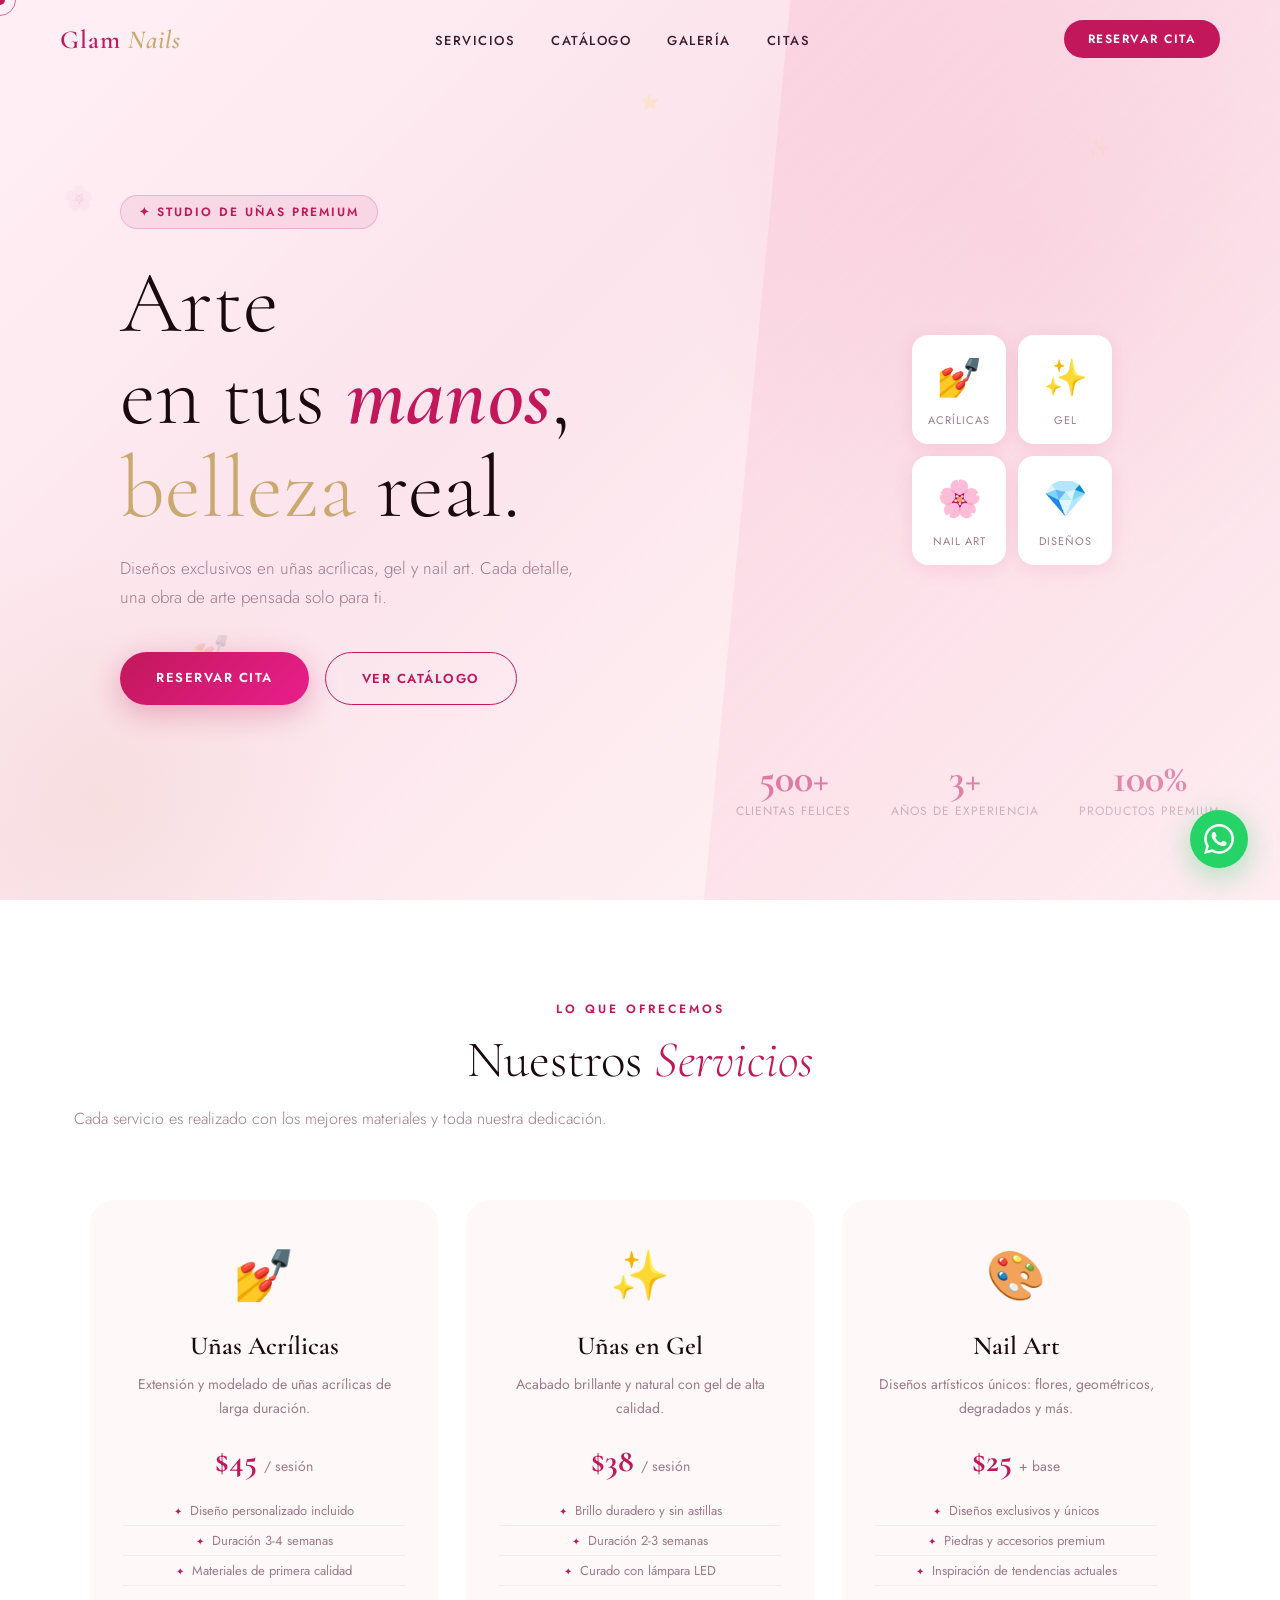
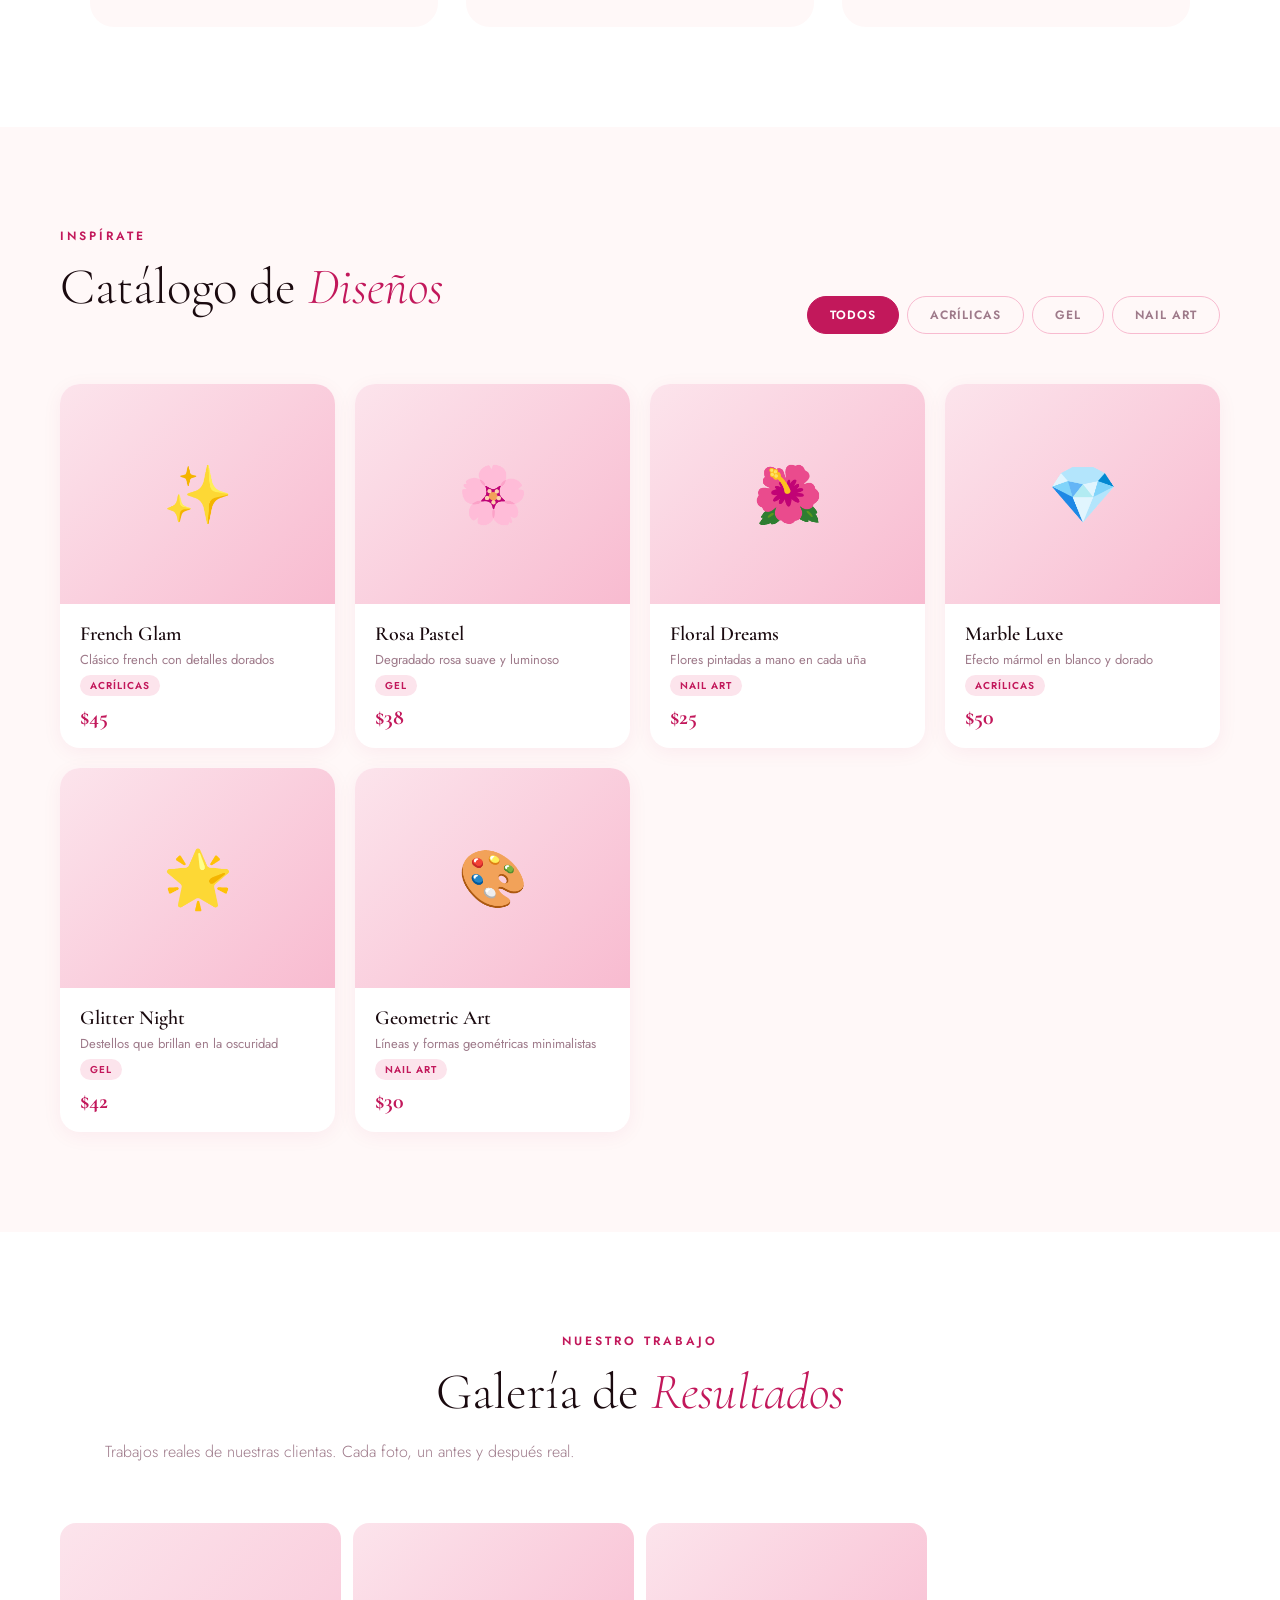
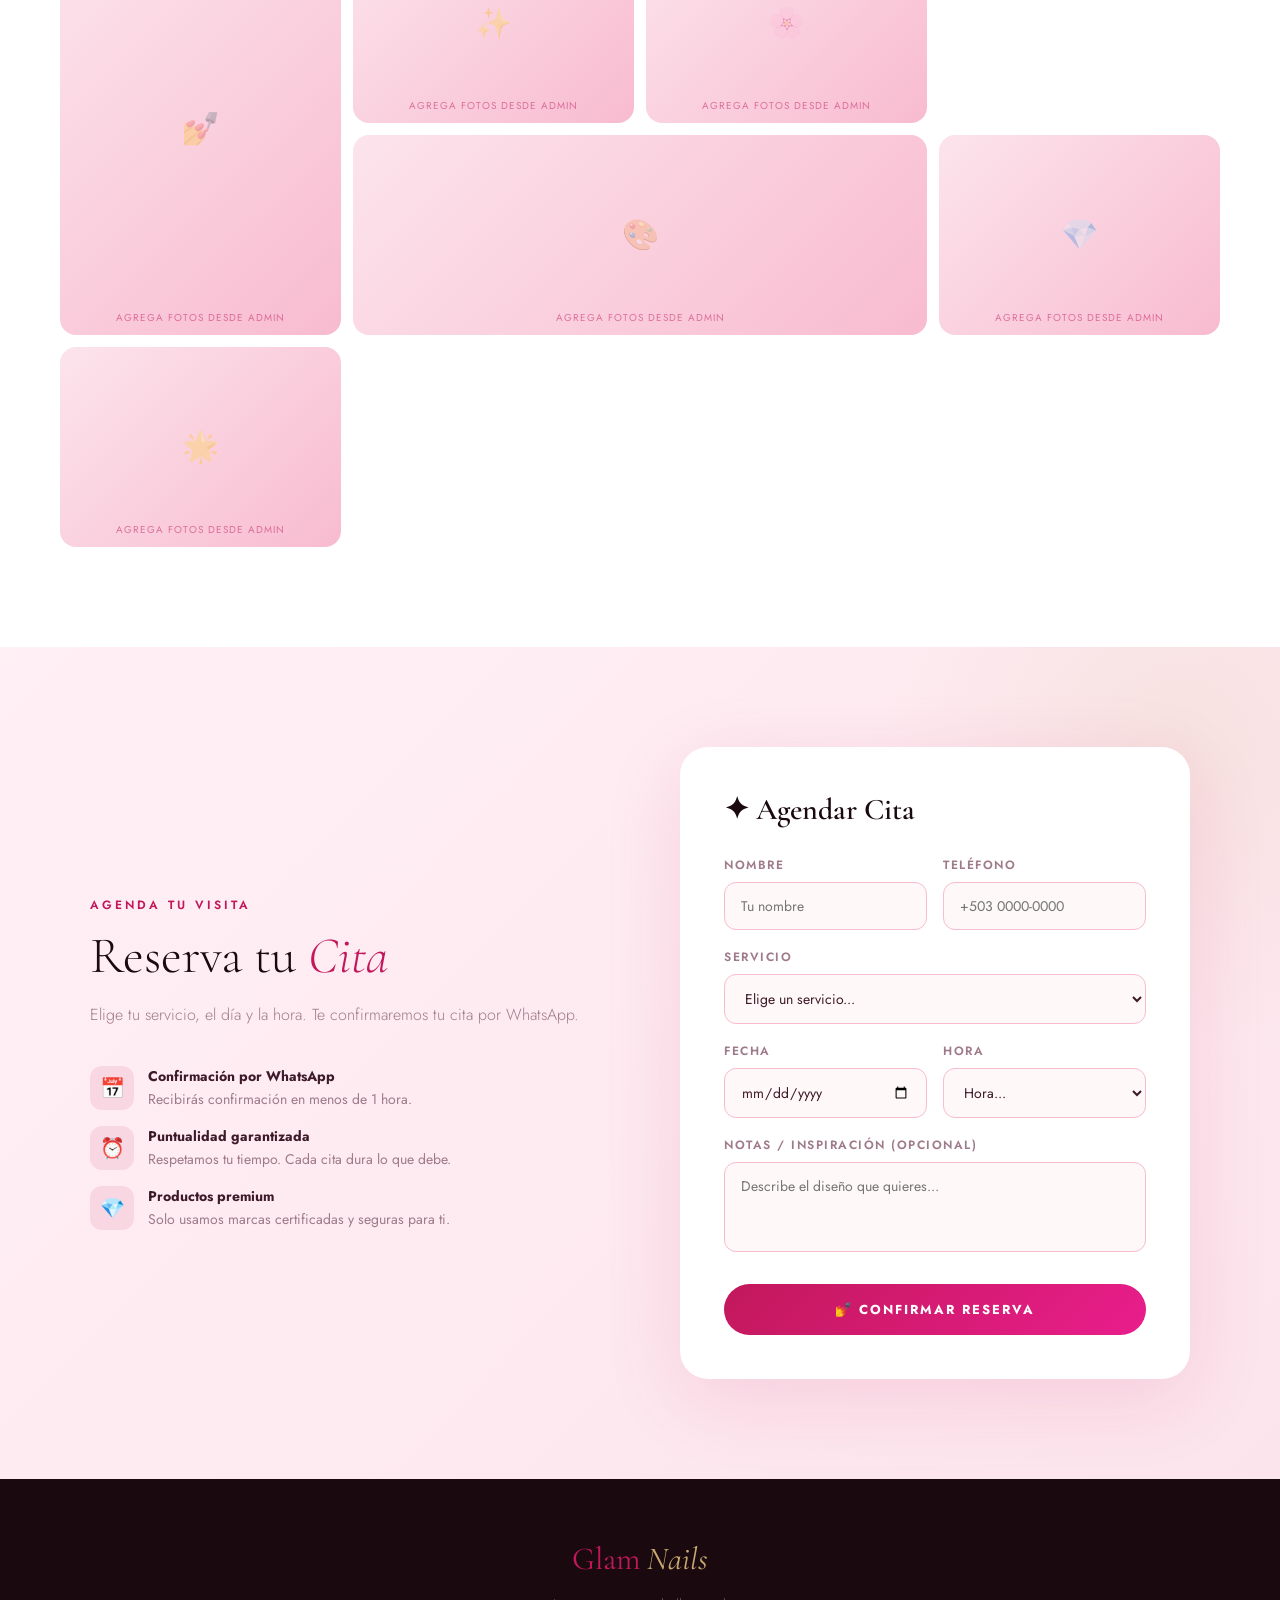
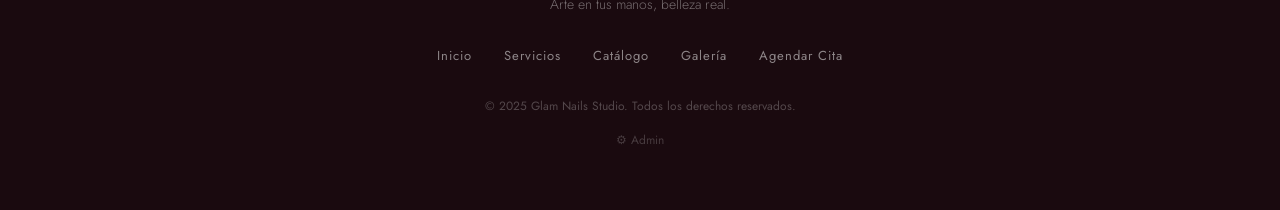
==== index.html @ 14b95b0a "Add files via upload" ====
<!DOCTYPE html>
<html lang="es">
<head>
<meta charset="UTF-8">
<meta name="viewport" content="width=device-width, initial-scale=1.0">
<title>Glam Nails Studio — Arte en tus manos</title>
<link rel="preconnect" href="https://fonts.googleapis.com">
<link href="https://fonts.googleapis.com/css2?family=Cormorant+Garamond:ital,wght@0,300;0,400;0,600;0,700;1,300;1,400&family=Jost:wght@300;400;500;600&display=swap" rel="stylesheet">
<link rel="stylesheet" href="styles.css">
</head>
<body>

<!-- CURSOR -->
<div class="cursor" id="cursor"></div>
<div class="cursor-ring" id="cursorRing"></div>

<!-- NAV -->
<nav id="navbar">
  <a href="#" class="nav-logo">Glam <span>Nails</span></a>
  <ul class="nav-links">
    <li><a href="#servicios">Servicios</a></li>
    <li><a href="#catalogo">Catálogo</a></li>
    <li><a href="#galeria">Galería</a></li>
    <li><a href="#cita">Citas</a></li>
  </ul>
  <a href="#cita" class="nav-cta">Reservar Cita</a>
</nav>

<!-- HERO -->
<section class="hero" id="inicio">
  <div class="hero-bg-shape"></div>
  <div class="hero-bg-shape2"></div>
  <div class="hero-petals">
    <span class="petal">🌸</span>
    <span class="petal">✨</span>
    <span class="petal">💅</span>
    <span class="petal">🌷</span>
    <span class="petal">⭐</span>
  </div>
  <div class="hero-content">
    <div class="hero-badge">✦ Studio de Uñas Premium</div>
    <h1>Arte<br>en tus <em>manos</em>,<br><span class="gold">belleza</span> real.</h1>
    <p class="hero-sub">Diseños exclusivos en uñas acrílicas, gel y nail art. Cada detalle, una obra de arte pensada solo para ti.</p>
    <div class="hero-btns">
      <a href="#cita" class="btn-primary">Reservar Cita</a>
      <a href="#catalogo" class="btn-secondary">Ver Catálogo</a>
    </div>
  </div>
  <div class="hero-stats">
    <div class="stat-item">
      <div class="stat-num" id="statClients">500+</div>
      <div class="stat-label">Clientas felices</div>
    </div>
    <div class="stat-item">
      <div class="stat-num" id="statYears">3+</div>
      <div class="stat-label">Años de experiencia</div>
    </div>
    <div class="stat-item">
      <div class="stat-num" id="statQuality">100%</div>
      <div class="stat-label">Productos premium</div>
    </div>
  </div>
  <div class="hero-img-area">
    <div class="nail-showcase">
      <div class="nail-card-mini"><span class="nail-emoji">💅</span><p>Acrílicas</p></div>
      <div class="nail-card-mini"><span class="nail-emoji">✨</span><p>Gel</p></div>
      <div class="nail-card-mini"><span class="nail-emoji">🌸</span><p>Nail Art</p></div>
      <div class="nail-card-mini"><span class="nail-emoji">💎</span><p>Diseños</p></div>
    </div>
  </div>
</section>

<!-- SERVICES -->
<section class="services" id="servicios">
  <div class="services-header reveal">
    <span class="section-label">Lo que ofrecemos</span>
    <h2 class="section-title">Nuestros <em>Servicios</em></h2>
    <p class="section-sub">Cada servicio es realizado con los mejores materiales y toda nuestra dedicación.</p>
  </div>
  <div class="services-grid" id="servicesGrid">
    <!-- Renderizado por app.js -->
  </div>
</section>

<!-- CATALOG -->
<section class="catalog" id="catalogo">
  <div class="catalog-header reveal">
    <div>
      <span class="section-label">Inspírate</span>
      <h2 class="section-title">Catálogo de <em>Diseños</em></h2>
    </div>
    <div class="filter-tabs">
      <button class="filter-btn active" onclick="filterCatalog(this,'todos')">Todos</button>
      <button class="filter-btn" onclick="filterCatalog(this,'acrilicas')">Acrílicas</button>
      <button class="filter-btn" onclick="filterCatalog(this,'gel')">Gel</button>
      <button class="filter-btn" onclick="filterCatalog(this,'nailart')">Nail Art</button>
    </div>
  </div>
  <div class="catalog-grid" id="catalogGrid">
    <!-- Renderizado por app.js -->
  </div>
</section>

<!-- GALLERY -->
<section class="gallery" id="galeria">
  <div class="gallery-header reveal">
    <span class="section-label">Nuestro trabajo</span>
    <h2 class="section-title">Galería de <em>Resultados</em></h2>
    <p class="section-sub">Trabajos reales de nuestras clientas. Cada foto, un antes y después real.</p>
  </div>
  <div class="gallery-grid" id="galleryGrid">
    <!-- Renderizado por app.js -->
  </div>
</section>

<!-- BOOKING -->
<section class="booking" id="cita">
  <div class="booking-wrap">
    <div class="booking-info reveal">
      <span class="section-label">Agenda tu visita</span>
      <h2 class="section-title">Reserva tu <em>Cita</em></h2>
      <p class="section-sub">Elige tu servicio, el día y la hora. Te confirmaremos tu cita por WhatsApp.</p>
      <div class="booking-perks">
        <div class="perk">
          <div class="perk-icon">📅</div>
          <p><strong>Confirmación por WhatsApp</strong>Recibirás confirmación en menos de 1 hora.</p>
        </div>
        <div class="perk">
          <div class="perk-icon">⏰</div>
          <p><strong>Puntualidad garantizada</strong>Respetamos tu tiempo. Cada cita dura lo que debe.</p>
        </div>
        <div class="perk">
          <div class="perk-icon">💎</div>
          <p><strong>Productos premium</strong>Solo usamos marcas certificadas y seguras para ti.</p>
        </div>
      </div>
    </div>
    <div class="booking-form-wrap reveal">
      <h3>✦ Agendar Cita</h3>
      <div id="bookingForm">
        <div class="form-row">
          <div class="form-group">
            <label>Nombre</label>
            <input type="text" id="bookName" placeholder="Tu nombre">
          </div>
          <div class="form-group">
            <label>Teléfono</label>
            <input type="tel" id="bookPhone" placeholder="+503 0000-0000">
          </div>
        </div>
        <div class="form-group">
          <label>Servicio</label>
          <select id="bookService">
            <option value="">Elige un servicio...</option>
          </select>
        </div>
        <div class="form-row">
          <div class="form-group">
            <label>Fecha</label>
            <input type="date" id="bookDate">
          </div>
          <div class="form-group">
            <label>Hora</label>
            <select id="bookTime">
              <option value="">Hora...</option>
              <option>9:00 AM</option><option>10:00 AM</option><option>11:00 AM</option>
              <option>12:00 PM</option><option>2:00 PM</option><option>3:00 PM</option>
              <option>4:00 PM</option><option>5:00 PM</option>
            </select>
          </div>
        </div>
        <div class="form-group">
          <label>Notas / inspiración (opcional)</label>
          <textarea id="bookNotes" placeholder="Describe el diseño que quieres..."></textarea>
        </div>
        <button class="btn-submit" onclick="submitBooking()">💅 Confirmar Reserva</button>
      </div>
      <div class="form-success" id="bookingSuccess">
        <div class="check">🌸</div>
        <h4>¡Cita registrada!</h4>
        <p>Te confirmaremos por WhatsApp muy pronto. ¡Gracias por confiar en nosotras!</p>
      </div>
    </div>
  </div>
</section>

<!-- FOOTER -->
<footer>
  <div class="footer-logo">Glam <span>Nails</span></div>
  <p class="footer-tagline">Arte en tus manos, belleza real.</p>
  <div class="footer-links">
    <a href="#inicio">Inicio</a>
    <a href="#servicios">Servicios</a>
    <a href="#catalogo">Catálogo</a>
    <a href="#galeria">Galería</a>
    <a href="#cita">Agendar Cita</a>
  </div>
  <p class="footer-copy">© 2025 Glam Nails Studio. Todos los derechos reservados.</p>
  <a href="admin.html" class="footer-admin-link">⚙ Admin</a>
</footer>

<!-- WHATSAPP -->
<a href="https://wa.me/50300000000" target="_blank" class="wa-btn" id="waBtn" title="Contáctanos por WhatsApp">
  <svg viewBox="0 0 24 24"><path d="M17.472 14.382c-.297-.149-1.758-.867-2.03-.967-.273-.099-.471-.148-.67.15-.197.297-.767.966-.94 1.164-.173.199-.347.223-.644.075-.297-.15-1.255-.463-2.39-1.475-.883-.788-1.48-1.761-1.653-2.059-.173-.297-.018-.458.13-.606.134-.133.298-.347.446-.52.149-.174.198-.298.298-.497.099-.198.05-.371-.025-.52-.075-.149-.669-1.612-.916-2.207-.242-.579-.487-.5-.669-.51-.173-.008-.371-.01-.57-.01-.198 0-.52.074-.792.372-.272.297-1.04 1.016-1.04 2.479 0 1.462 1.065 2.875 1.213 3.074.149.198 2.096 3.2 5.077 4.487.709.306 1.262.489 1.694.625.712.227 1.36.195 1.871.118.571-.085 1.758-.719 2.006-1.413.248-.694.248-1.289.173-1.413-.074-.124-.272-.198-.57-.347m-5.421 7.403h-.004a9.87 9.87 0 01-5.031-1.378l-.361-.214-3.741.982.998-3.648-.235-.374a9.86 9.86 0 01-1.51-5.26c.001-5.45 4.436-9.884 9.888-9.884 2.64 0 5.122 1.03 6.988 2.898a9.825 9.825 0 012.893 6.994c-.003 5.45-4.437 9.884-9.885 9.884m8.413-18.297A11.815 11.815 0 0012.05 0C5.495 0 .16 5.335.157 11.892c0 2.096.547 4.142 1.588 5.945L.057 24l6.305-1.654a11.882 11.882 0 005.683 1.448h.005c6.554 0 11.89-5.335 11.893-11.893a11.821 11.821 0 00-3.48-8.413z"/></svg>
</a>

<!-- LIGHTBOX -->
<div class="lightbox" id="lightbox" onclick="closeLightbox()">
  <button class="lightbox-close" onclick="closeLightbox()">×</button>
  <img id="lightboxImg" src="" alt="">
</div>

<script src="data.js"></script>
<script src="app.js"></script>
</body>
</html>
---- styles.css ----
@import url('https://fonts.googleapis.com/css2?family=Cormorant+Garamond:ital,wght@0,300;0,400;0,600;0,700;1,300;1,400&family=Jost:wght@300;400;500;600&display=swap');

:root {
  --rose: #c2185b;
  --rose-light: #e91e8c;
  --blush: #fce4ec;
  --blush-mid: #f8bbd0;
  --gold: #c9a96e;
  --gold-light: #e8d5b7;
  --cream: #fff8f8;
  --dark: #1a0a0f;
  --text: #3d1a2a;
  --muted: #9e7a8a;
  --white: #ffffff;
}

* { margin: 0; padding: 0; box-sizing: border-box; }
html { scroll-behavior: smooth; }
body { font-family: 'Jost', sans-serif; background: var(--cream); color: var(--text); overflow-x: hidden; cursor: none; }

/* CURSOR */
.cursor { position: fixed; width: 10px; height: 10px; background: var(--rose); border-radius: 50%; pointer-events: none; z-index: 99999; transform: translate(-50%,-50%); transition: transform .1s; }
.cursor-ring { position: fixed; width: 32px; height: 32px; border: 1.5px solid var(--rose); border-radius: 50%; pointer-events: none; z-index: 99998; transform: translate(-50%,-50%); transition: all .15s ease; opacity: .6; }

/* NAV */
nav { position: fixed; top: 0; left: 0; right: 0; z-index: 1000; padding: 20px 60px; display: flex; align-items: center; justify-content: space-between; transition: all .4s; }
nav.scrolled { background: rgba(255,248,248,.95); backdrop-filter: blur(10px); padding: 14px 60px; box-shadow: 0 2px 30px rgba(194,24,91,.08); }
.nav-logo { font-family: 'Cormorant Garamond', serif; font-size: 26px; font-weight: 600; color: var(--rose); letter-spacing: 1px; text-decoration: none; }
.nav-logo span { color: var(--gold); font-style: italic; }
.nav-links { display: flex; gap: 36px; list-style: none; }
.nav-links a { text-decoration: none; color: var(--text); font-size: 13px; letter-spacing: 1.5px; text-transform: uppercase; font-weight: 500; transition: color .3s; }
.nav-links a:hover { color: var(--rose); }
.nav-cta { background: var(--rose); color: #fff; padding: 10px 24px; border-radius: 30px; font-size: 12px; letter-spacing: 1.5px; text-transform: uppercase; font-weight: 600; text-decoration: none; transition: all .3s; }
.nav-cta:hover { background: var(--rose-light); transform: translateY(-2px); box-shadow: 0 8px 25px rgba(194,24,91,.3); }

/* SECTIONS */
section { padding: 100px 60px; }
.section-label { font-size: 12px; letter-spacing: 3px; text-transform: uppercase; color: var(--rose); font-weight: 600; margin-bottom: 12px; display: block; }
.section-title { font-family: 'Cormorant Garamond', serif; font-size: clamp(36px,4vw,54px); font-weight: 300; color: var(--dark); line-height: 1.2; margin-bottom: 16px; }
.section-title em { color: var(--rose); font-style: italic; }
.section-sub { color: var(--muted); font-size: 16px; font-weight: 300; max-width: 560px; }

/* BUTTONS */
.btn-primary { background: linear-gradient(135deg, var(--rose) 0%, var(--rose-light) 100%); color: #fff; padding: 16px 36px; border-radius: 40px; text-decoration: none; font-size: 13px; letter-spacing: 1.5px; text-transform: uppercase; font-weight: 600; transition: all .3s; box-shadow: 0 8px 30px rgba(194,24,91,.3); display: inline-block; }
.btn-primary:hover { transform: translateY(-3px); box-shadow: 0 14px 40px rgba(194,24,91,.4); }
.btn-secondary { border: 1.5px solid var(--rose); color: var(--rose); padding: 16px 36px; border-radius: 40px; text-decoration: none; font-size: 13px; letter-spacing: 1.5px; text-transform: uppercase; font-weight: 600; transition: all .3s; display: inline-block; }
.btn-secondary:hover { background: var(--blush); transform: translateY(-3px); }

/* REVEAL */
.reveal { opacity: 0; transform: translateY(30px); transition: all .7s ease; }
.reveal.visible { opacity: 1; transform: translateY(0); }

/* HERO */
.hero { min-height: 100vh; display: flex; align-items: center; position: relative; overflow: hidden; background: linear-gradient(135deg, #fff0f5 0%, #fce4ec 40%, #fff8f8 100%); }
.hero-bg-shape { position: absolute; right: -100px; top: -100px; width: 700px; height: 700px; background: radial-gradient(circle, rgba(194,24,91,.08) 0%, transparent 70%); border-radius: 50%; }
.hero-bg-shape2 { position: absolute; left: -150px; bottom: -150px; width: 500px; height: 500px; background: radial-gradient(circle, rgba(201,169,110,.1) 0%, transparent 70%); border-radius: 50%; }
.hero-petals { position: absolute; top: 0; left: 0; width: 100%; height: 100%; pointer-events: none; }
.petal { position: absolute; font-size: 24px; opacity: .15; animation: floatPetal 8s ease-in-out infinite; }
.petal:nth-child(1) { left: 5%; top: 20%; animation-delay: 0s; }
.petal:nth-child(2) { left: 85%; top: 15%; animation-delay: 1.5s; font-size: 18px; }
.petal:nth-child(3) { left: 15%; top: 70%; animation-delay: 3s; font-size: 30px; }
.petal:nth-child(4) { left: 75%; top: 60%; animation-delay: 4.5s; font-size: 20px; }
.petal:nth-child(5) { left: 50%; top: 10%; animation-delay: 2s; font-size: 16px; }
@keyframes floatPetal { 0%,100% { transform: translateY(0) rotate(0deg); } 50% { transform: translateY(-20px) rotate(15deg); } }
.hero-content { position: relative; z-index: 2; padding: 0 60px; max-width: 680px; }
.hero-badge { display: inline-flex; align-items: center; gap: 8px; background: rgba(194,24,91,.08); border: 1px solid rgba(194,24,91,.2); color: var(--rose); padding: 7px 18px; border-radius: 30px; font-size: 12px; letter-spacing: 2px; text-transform: uppercase; font-weight: 600; margin-bottom: 28px; animation: fadeUp .8s ease both; }
.hero h1 { font-family: 'Cormorant Garamond', serif; font-size: clamp(52px,7vw,88px); line-height: 1.05; font-weight: 300; color: var(--dark); margin-bottom: 20px; animation: fadeUp .8s .1s ease both; }
.hero h1 em { color: var(--rose); font-style: italic; font-weight: 600; }
.hero h1 .gold { color: var(--gold); }
.hero-sub { font-size: 17px; color: var(--muted); font-weight: 300; line-height: 1.7; max-width: 480px; margin-bottom: 40px; animation: fadeUp .8s .2s ease both; }
.hero-btns { display: flex; gap: 16px; flex-wrap: wrap; animation: fadeUp .8s .3s ease both; }
.hero-stats { position: absolute; right: 60px; bottom: 80px; display: flex; gap: 40px; animation: fadeUp .8s .4s ease both; }
.stat-item { text-align: center; }
.stat-num { font-family: 'Cormorant Garamond', serif; font-size: 40px; font-weight: 700; color: var(--rose); line-height: 1; }
.stat-label { font-size: 12px; color: var(--muted); letter-spacing: 1px; text-transform: uppercase; margin-top: 4px; }
.hero-img-area { position: absolute; right: 0; top: 0; height: 100%; width: 45%; background: linear-gradient(135deg,rgba(248,187,208,.4),rgba(252,228,236,.6)); clip-path: polygon(15% 0%, 100% 0%, 100% 100%, 0% 100%); display: flex; align-items: center; justify-content: center; }
.nail-showcase { display: grid; grid-template-columns: 1fr 1fr; gap: 12px; padding: 60px 40px 60px 80px; }
.nail-card-mini { background: #fff; border-radius: 16px; padding: 16px; text-align: center; box-shadow: 0 4px 20px rgba(194,24,91,.1); transition: transform .3s; }
.nail-card-mini:hover { transform: translateY(-4px); }
.nail-emoji { font-size: 36px; display: block; margin-bottom: 8px; }
.nail-card-mini p { font-size: 11px; color: var(--muted); letter-spacing: 1px; text-transform: uppercase; }
@keyframes fadeUp { from { opacity: 0; transform: translateY(24px); } to { opacity: 1; transform: translateY(0); } }

/* SERVICES */
.services { background: #fff; }
.services-header { text-align: center; margin-bottom: 70px; }
.services-grid { display: grid; grid-template-columns: repeat(3,1fr); gap: 28px; max-width: 1100px; margin: 0 auto; }
.service-card { background: var(--cream); border-radius: 24px; padding: 40px 32px; text-align: center; position: relative; overflow: hidden; transition: all .4s; border: 1px solid transparent; }
.service-card::before { content: ''; position: absolute; inset: 0; background: linear-gradient(135deg,var(--blush),var(--cream)); opacity: 0; transition: opacity .4s; }
.service-card:hover { transform: translateY(-8px); border-color: rgba(194,24,91,.15); box-shadow: 0 20px 60px rgba(194,24,91,.12); }
.service-card:hover::before { opacity: 1; }
.service-icon { font-size: 48px; margin-bottom: 20px; display: block; position: relative; z-index: 1; }
.service-card h3 { font-family: 'Cormorant Garamond', serif; font-size: 26px; font-weight: 600; color: var(--dark); margin-bottom: 12px; position: relative; z-index: 1; }
.service-card p { color: var(--muted); font-size: 14px; line-height: 1.7; position: relative; z-index: 1; margin-bottom: 20px; }
.service-price { font-family: 'Cormorant Garamond', serif; font-size: 32px; font-weight: 700; color: var(--rose); position: relative; z-index: 1; }
.service-price span { font-size: 14px; font-family: 'Jost', sans-serif; font-weight: 400; color: var(--muted); }
.service-features { list-style: none; margin-top: 16px; position: relative; z-index: 1; }
.service-features li { font-size: 13px; color: var(--muted); padding: 5px 0; border-bottom: 1px solid rgba(194,24,91,.07); }
.service-features li::before { content: '✦'; color: var(--rose); margin-right: 8px; font-size: 10px; }

/* CATALOG */
.catalog { background: var(--cream); }
.catalog-header { display: flex; align-items: flex-end; justify-content: space-between; margin-bottom: 50px; flex-wrap: wrap; gap: 20px; }
.filter-tabs { display: flex; gap: 8px; flex-wrap: wrap; }
.filter-btn { padding: 9px 22px; border-radius: 30px; border: 1.5px solid var(--blush-mid); background: transparent; color: var(--muted); font-size: 12px; letter-spacing: 1px; text-transform: uppercase; font-weight: 600; cursor: none; transition: all .3s; font-family: 'Jost', sans-serif; }
.filter-btn.active, .filter-btn:hover { background: var(--rose); border-color: var(--rose); color: #fff; }
.catalog-grid { display: grid; grid-template-columns: repeat(auto-fill,minmax(260px,1fr)); gap: 20px; max-width: 1200px; margin: 0 auto; }
.catalog-item { border-radius: 20px; overflow: hidden; background: #fff; box-shadow: 0 4px 20px rgba(194,24,91,.06); transition: all .4s; position: relative; }
.catalog-item:hover { transform: translateY(-6px); box-shadow: 0 16px 50px rgba(194,24,91,.15); }
.catalog-img { height: 220px; background: linear-gradient(135deg,var(--blush),var(--blush-mid)); display: flex; align-items: center; justify-content: center; font-size: 64px; position: relative; overflow: hidden; }
.catalog-img img { width: 100%; height: 100%; object-fit: cover; position: absolute; inset: 0; }
.catalog-overlay { position: absolute; inset: 0; background: linear-gradient(to top,rgba(194,24,91,.7),transparent); opacity: 0; transition: opacity .3s; display: flex; align-items: flex-end; padding: 20px; }
.catalog-item:hover .catalog-overlay { opacity: 1; }
.catalog-overlay-text { color: #fff; font-size: 13px; font-weight: 600; letter-spacing: 1px; }
.catalog-info { padding: 18px 20px; }
.catalog-info h4 { font-family: 'Cormorant Garamond', serif; font-size: 20px; font-weight: 600; color: var(--dark); margin-bottom: 4px; }
.catalog-info p { font-size: 13px; color: var(--muted); }
.catalog-tag { display: inline-block; background: var(--blush); color: var(--rose); font-size: 10px; letter-spacing: 1px; text-transform: uppercase; font-weight: 600; padding: 3px 10px; border-radius: 20px; margin-top: 6px; }
.catalog-price { font-family: 'Cormorant Garamond', serif; font-size: 22px; font-weight: 700; color: var(--rose); margin-top: 8px; }

/* GALLERY */
.gallery { background: #fff; }
.gallery-header { text-align: center; margin-bottom: 60px; }
.gallery-grid { display: grid; grid-template-columns: repeat(4,1fr); grid-auto-rows: 200px; gap: 12px; max-width: 1200px; margin: 0 auto; }
.gallery-item { border-radius: 16px; overflow: hidden; background: linear-gradient(135deg,var(--blush),var(--blush-mid)); display: flex; align-items: center; justify-content: center; font-size: 40px; position: relative; transition: transform .3s; cursor: none; }
.gallery-item:hover { transform: scale(1.02); }
.gallery-item img { width: 100%; height: 100%; object-fit: cover; position: absolute; inset: 0; }
.gallery-item.tall { grid-row: span 2; }
.gallery-item.wide { grid-column: span 2; }
.gallery-placeholder { font-size: 30px; color: rgba(194,24,91,.3); }
.gallery-empty-hint { position: absolute; bottom: 10px; left: 50%; transform: translateX(-50%); font-size: 10px; color: rgba(194,24,91,.5); letter-spacing: 1px; text-transform: uppercase; white-space: nowrap; }

/* BOOKING */
.booking { background: linear-gradient(135deg, #fff0f5 0%, #fce4ec 100%); position: relative; overflow: hidden; }
.booking::before { content: ''; position: absolute; right: -200px; top: -200px; width: 600px; height: 600px; background: radial-gradient(circle,rgba(201,169,110,.12),transparent 70%); border-radius: 50%; }
.booking-wrap { display: grid; grid-template-columns: 1fr 1fr; gap: 80px; align-items: center; max-width: 1100px; margin: 0 auto; position: relative; z-index: 1; }
.booking-perks { margin-top: 40px; display: flex; flex-direction: column; gap: 16px; }
.perk { display: flex; align-items: center; gap: 14px; }
.perk-icon { width: 44px; height: 44px; background: rgba(194,24,91,.1); border-radius: 12px; display: flex; align-items: center; justify-content: center; font-size: 20px; flex-shrink: 0; }
.perk p { font-size: 14px; color: var(--muted); line-height: 1.5; }
.perk p strong { color: var(--text); display: block; margin-bottom: 2px; }
.booking-form-wrap { background: #fff; border-radius: 28px; padding: 44px; box-shadow: 0 20px 80px rgba(194,24,91,.12); }
.booking-form-wrap h3 { font-family: 'Cormorant Garamond', serif; font-size: 30px; font-weight: 600; color: var(--dark); margin-bottom: 28px; }
.form-row { display: grid; grid-template-columns: 1fr 1fr; gap: 16px; }
.form-group { margin-bottom: 18px; }
.form-group label { display: block; font-size: 12px; letter-spacing: 1.5px; text-transform: uppercase; color: var(--muted); font-weight: 600; margin-bottom: 8px; }
.form-group input, .form-group select, .form-group textarea { width: 100%; padding: 13px 16px; border: 1.5px solid var(--blush-mid); border-radius: 12px; background: var(--cream); font-family: 'Jost', sans-serif; font-size: 14px; color: var(--text); transition: border-color .3s, box-shadow .3s; outline: none; }
.form-group input:focus, .form-group select:focus, .form-group textarea:focus { border-color: var(--rose); box-shadow: 0 0 0 4px rgba(194,24,91,.08); }
.form-group textarea { height: 90px; resize: none; }
.btn-submit { width: 100%; padding: 16px; background: linear-gradient(135deg,var(--rose),var(--rose-light)); color: #fff; border: none; border-radius: 40px; font-size: 13px; letter-spacing: 2px; text-transform: uppercase; font-weight: 700; cursor: none; transition: all .3s; font-family: 'Jost', sans-serif; margin-top: 8px; }
.btn-submit:hover { transform: translateY(-2px); box-shadow: 0 12px 35px rgba(194,24,91,.35); }
.form-success { display: none; text-align: center; padding: 30px; background: rgba(34,197,94,.06); border-radius: 16px; border: 1px solid rgba(34,197,94,.2); }
.form-success .check { font-size: 48px; margin-bottom: 12px; }
.form-success h4 { font-family: 'Cormorant Garamond', serif; font-size: 24px; color: #166534; margin-bottom: 8px; }
.form-success p { color: #15803d; font-size: 14px; }

/* FOOTER */
footer { background: var(--dark); color: #fff; padding: 60px; text-align: center; }
.footer-logo { font-family: 'Cormorant Garamond', serif; font-size: 32px; color: var(--rose); margin-bottom: 16px; }
.footer-logo span { color: var(--gold); font-style: italic; }
.footer-tagline { color: rgba(255,255,255,.4); font-size: 14px; margin-bottom: 32px; font-weight: 300; }
.footer-links { display: flex; justify-content: center; gap: 32px; margin-bottom: 32px; flex-wrap: wrap; }
.footer-links a { color: rgba(255,255,255,.5); text-decoration: none; font-size: 13px; letter-spacing: 1px; transition: color .3s; }
.footer-links a:hover { color: var(--rose); }
.footer-copy { color: rgba(255,255,255,.25); font-size: 12px; }
.footer-admin-link { color: rgba(255,255,255,.2); font-size: 12px; margin-top: 16px; display: inline-block; text-decoration: none; transition: color .3s; }
.footer-admin-link:hover { color: var(--rose); }

/* WHATSAPP */
.wa-btn { position: fixed; bottom: 32px; right: 32px; width: 58px; height: 58px; background: #25d366; border-radius: 50%; display: flex; align-items: center; justify-content: center; box-shadow: 0 8px 30px rgba(37,211,102,.4); z-index: 900; text-decoration: none; transition: all .3s; animation: pulsewa 2s ease infinite; }
.wa-btn:hover { transform: scale(1.1); }
.wa-btn svg { width: 30px; height: 30px; fill: #fff; }
@keyframes pulsewa { 0%,100% { box-shadow: 0 8px 30px rgba(37,211,102,.4); } 50% { box-shadow: 0 8px 50px rgba(37,211,102,.6), 0 0 0 10px rgba(37,211,102,.1); } }

/* LIGHTBOX */
.lightbox { display: none; position: fixed; inset: 0; z-index: 9998; background: rgba(26,10,15,.9); align-items: center; justify-content: center; backdrop-filter: blur(4px); }
.lightbox.open { display: flex; }
.lightbox img { max-width: 90vw; max-height: 85vh; border-radius: 16px; object-fit: contain; }
.lightbox-close { position: absolute; top: 24px; right: 32px; color: #fff; font-size: 32px; cursor: none; background: none; border: none; opacity: .7; }
.lightbox-close:hover { opacity: 1; }

/* RESPONSIVE */
@media(max-width:900px) {
  nav { padding: 16px 24px; }
  nav.scrolled { padding: 12px 24px; }
  .nav-links { display: none; }
  section { padding: 70px 24px; }
  .hero-content { padding: 0 24px; }
  .hero h1 { font-size: 48px; }
  .hero-img-area { display: none; }
  .hero-stats { right: 24px; bottom: 40px; gap: 24px; }
  .stat-num { font-size: 32px; }
  .services-grid { grid-template-columns: 1fr; }
  .catalog-grid { grid-template-columns: repeat(2,1fr); }
  .gallery-grid { grid-template-columns: repeat(2,1fr); }
  .booking-wrap { grid-template-columns: 1fr; gap: 40px; }
  .form-row { grid-template-columns: 1fr; }
}
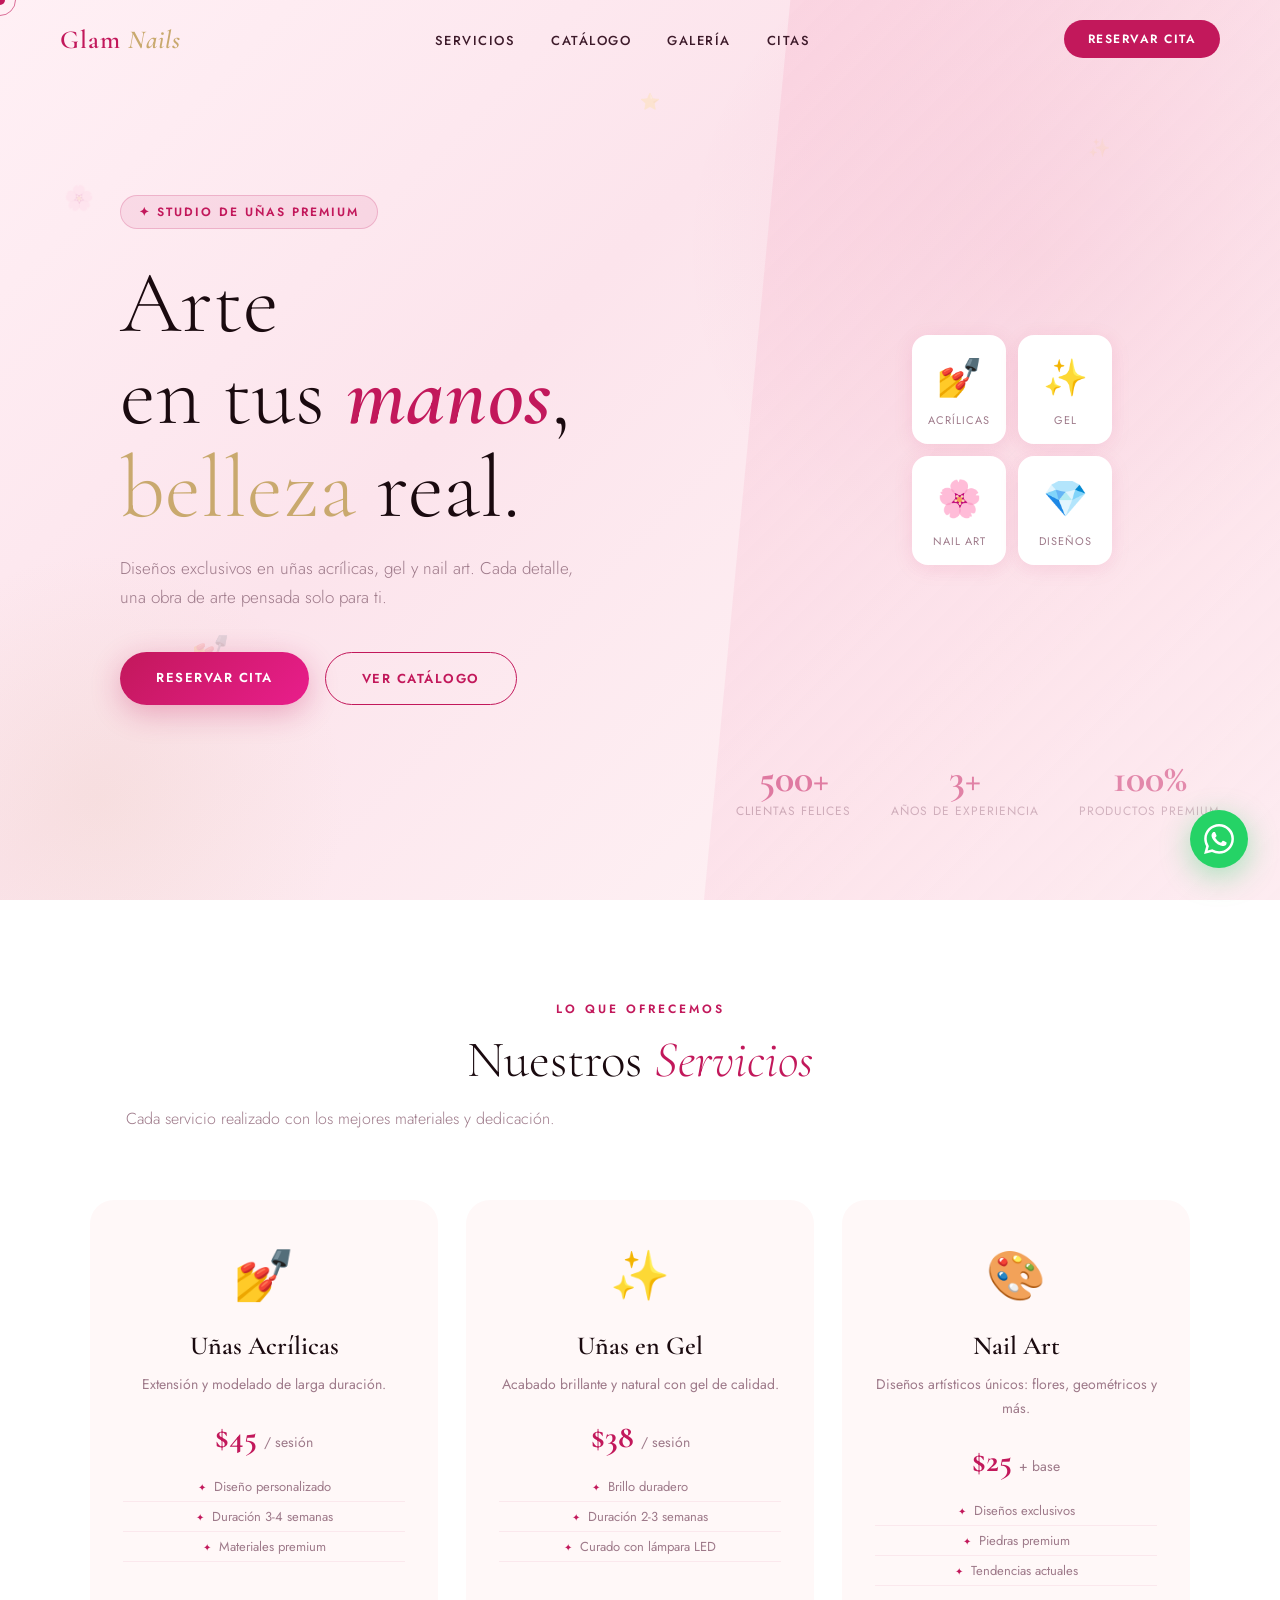
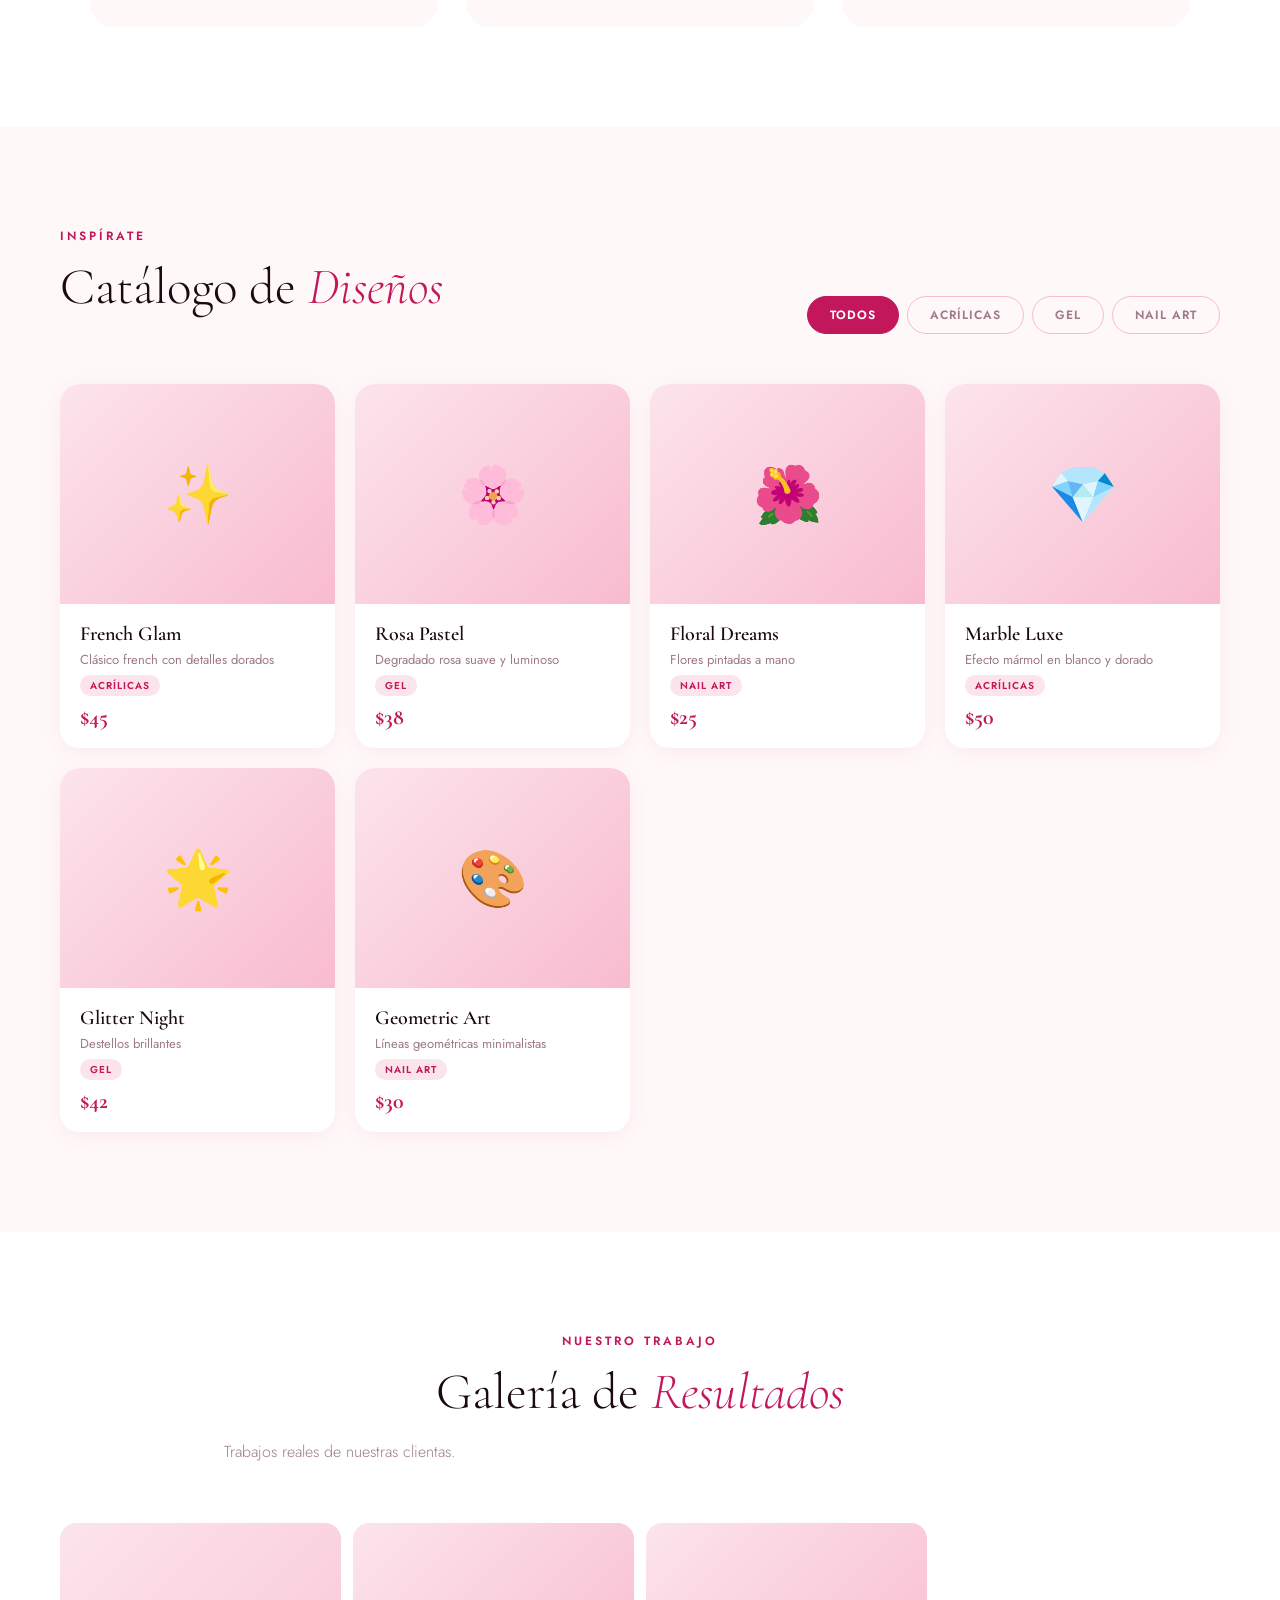
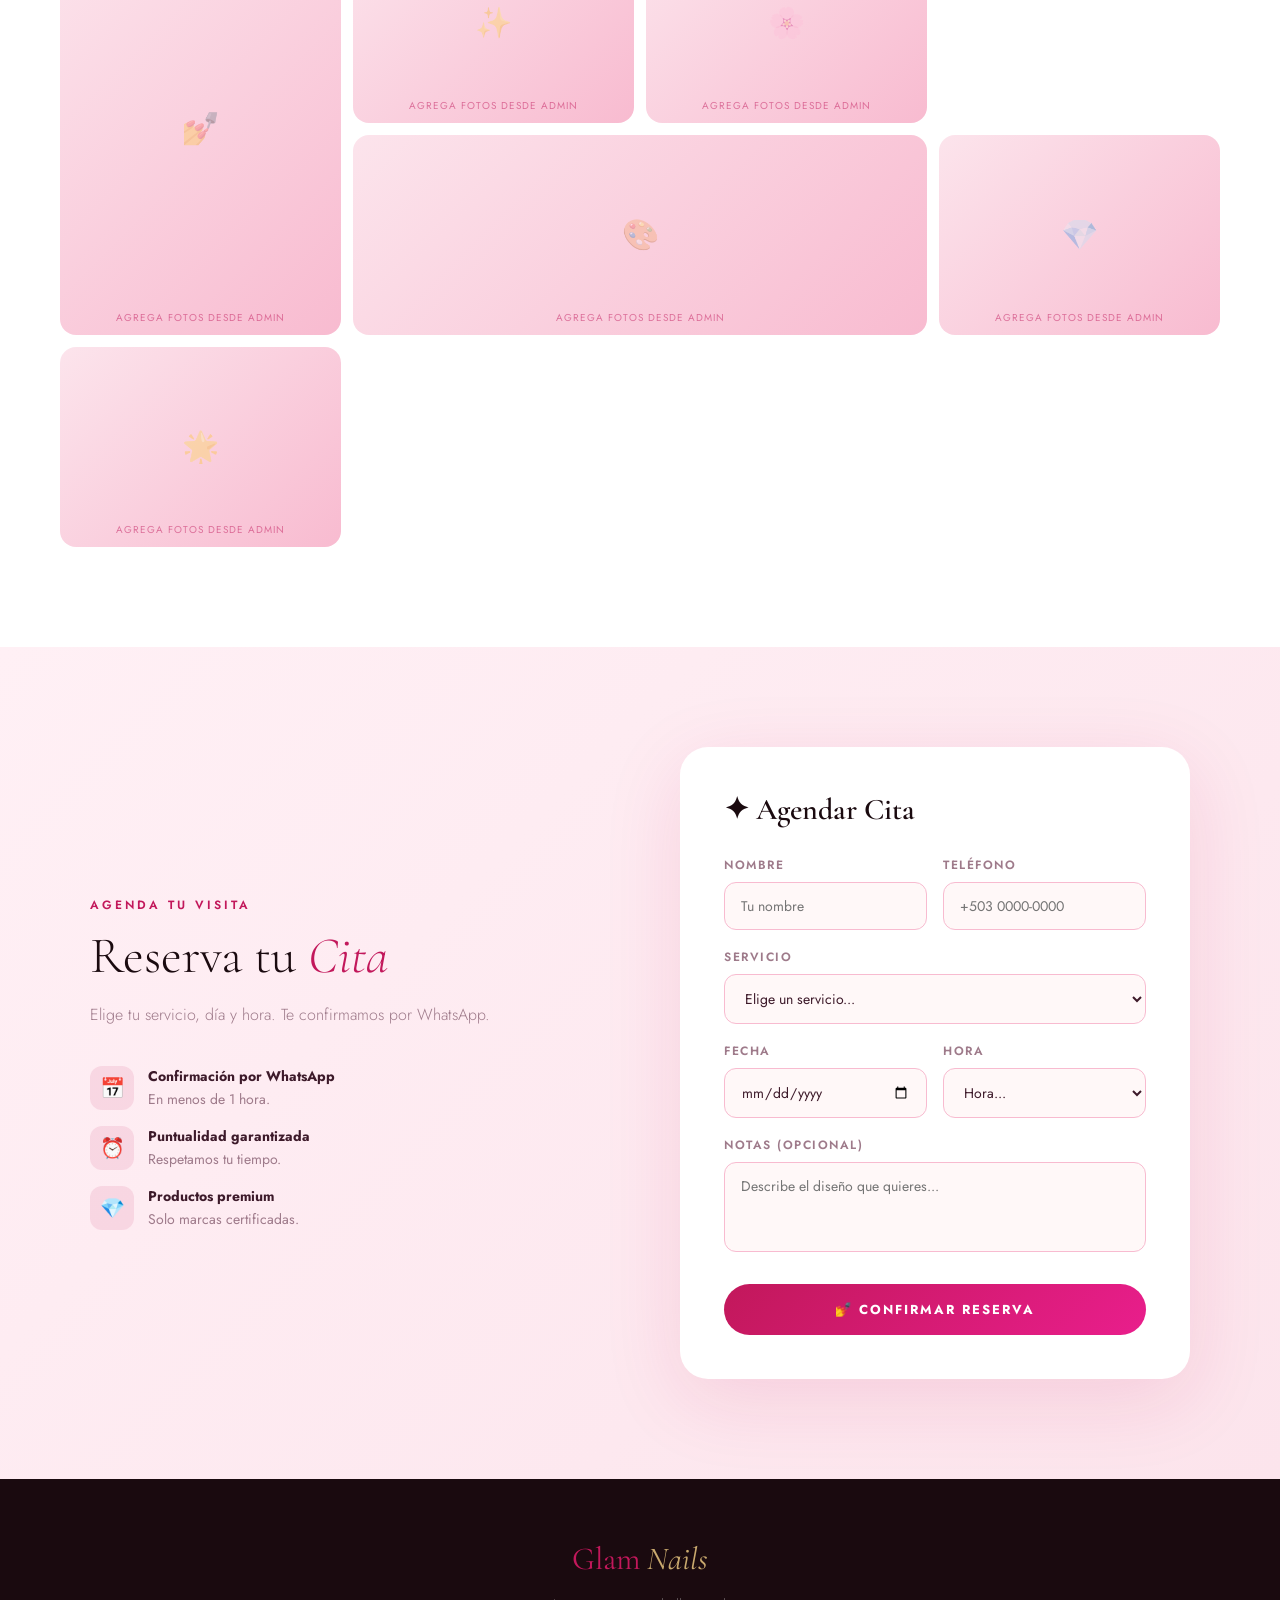
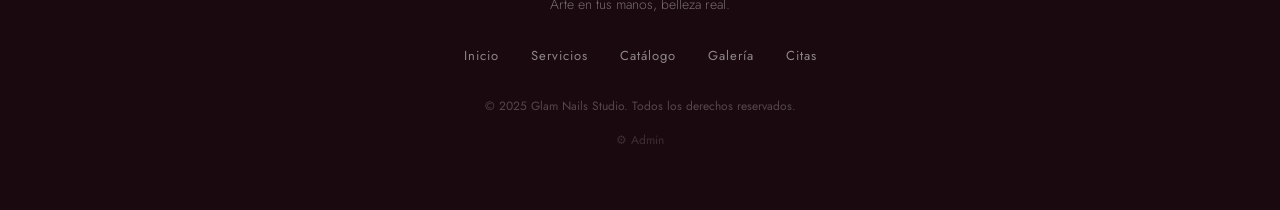
==== commit eac654ba: "Add files via upload" ====
--- a/index.html
+++ b/index.html
@@ -6,15 +6,177 @@
 <title>Glam Nails Studio — Arte en tus manos</title>
 <link rel="preconnect" href="https://fonts.googleapis.com">
 <link href="https://fonts.googleapis.com/css2?family=Cormorant+Garamond:ital,wght@0,300;0,400;0,600;0,700;1,300;1,400&family=Jost:wght@300;400;500;600&display=swap" rel="stylesheet">
-<link rel="stylesheet" href="styles.css">
+<style>
+:root {
+  --rose: #c2185b; --rose-light: #e91e8c; --blush: #fce4ec;
+  --blush-mid: #f8bbd0; --gold: #c9a96e; --cream: #fff8f8;
+  --dark: #1a0a0f; --text: #3d1a2a; --muted: #9e7a8a;
+}
+*{margin:0;padding:0;box-sizing:border-box;}
+html{scroll-behavior:smooth;}
+body{font-family:'Jost',sans-serif;background:var(--cream);color:var(--text);overflow-x:hidden;cursor:none;}
+.cursor{position:fixed;width:10px;height:10px;background:var(--rose);border-radius:50%;pointer-events:none;z-index:99999;transform:translate(-50%,-50%);}
+.cursor-ring{position:fixed;width:32px;height:32px;border:1.5px solid var(--rose);border-radius:50%;pointer-events:none;z-index:99998;transform:translate(-50%,-50%);transition:all .15s ease;opacity:.6;}
+nav{position:fixed;top:0;left:0;right:0;z-index:1000;padding:20px 60px;display:flex;align-items:center;justify-content:space-between;transition:all .4s;}
+nav.scrolled{background:rgba(255,248,248,.95);backdrop-filter:blur(10px);padding:14px 60px;box-shadow:0 2px 30px rgba(194,24,91,.08);}
+.nav-logo{font-family:'Cormorant Garamond',serif;font-size:26px;font-weight:600;color:var(--rose);letter-spacing:1px;text-decoration:none;}
+.nav-logo span{color:var(--gold);font-style:italic;}
+.nav-links{display:flex;gap:36px;list-style:none;}
+.nav-links a{text-decoration:none;color:var(--text);font-size:13px;letter-spacing:1.5px;text-transform:uppercase;font-weight:500;transition:color .3s;}
+.nav-links a:hover{color:var(--rose);}
+.nav-cta{background:var(--rose);color:#fff;padding:10px 24px;border-radius:30px;font-size:12px;letter-spacing:1.5px;text-transform:uppercase;font-weight:600;text-decoration:none;transition:all .3s;}
+.nav-cta:hover{background:var(--rose-light);transform:translateY(-2px);}
+section{padding:100px 60px;}
+.section-label{font-size:12px;letter-spacing:3px;text-transform:uppercase;color:var(--rose);font-weight:600;margin-bottom:12px;display:block;}
+.section-title{font-family:'Cormorant Garamond',serif;font-size:clamp(36px,4vw,54px);font-weight:300;color:var(--dark);line-height:1.2;margin-bottom:16px;}
+.section-title em{color:var(--rose);font-style:italic;}
+.section-sub{color:var(--muted);font-size:16px;font-weight:300;max-width:560px;}
+.reveal{opacity:0;transform:translateY(30px);transition:all .7s ease;}
+.reveal.visible{opacity:1;transform:translateY(0);}
+/* HERO */
+.hero{min-height:100vh;display:flex;align-items:center;position:relative;overflow:hidden;background:linear-gradient(135deg,#fff0f5 0%,#fce4ec 40%,#fff8f8 100%);}
+.hero-bg-shape{position:absolute;right:-100px;top:-100px;width:700px;height:700px;background:radial-gradient(circle,rgba(194,24,91,.08),transparent 70%);border-radius:50%;}
+.hero-bg-shape2{position:absolute;left:-150px;bottom:-150px;width:500px;height:500px;background:radial-gradient(circle,rgba(201,169,110,.1),transparent 70%);border-radius:50%;}
+.petal{position:absolute;font-size:24px;opacity:.15;animation:floatPetal 8s ease-in-out infinite;}
+.petal:nth-child(1){left:5%;top:20%;}
+.petal:nth-child(2){left:85%;top:15%;animation-delay:1.5s;font-size:18px;}
+.petal:nth-child(3){left:15%;top:70%;animation-delay:3s;font-size:30px;}
+.petal:nth-child(4){left:75%;top:60%;animation-delay:4.5s;font-size:20px;}
+.petal:nth-child(5){left:50%;top:10%;animation-delay:2s;font-size:16px;}
+@keyframes floatPetal{0%,100%{transform:translateY(0) rotate(0deg);}50%{transform:translateY(-20px) rotate(15deg);}}
+.hero-content{position:relative;z-index:2;padding:0 60px;max-width:680px;}
+.hero-badge{display:inline-flex;align-items:center;gap:8px;background:rgba(194,24,91,.08);border:1px solid rgba(194,24,91,.2);color:var(--rose);padding:7px 18px;border-radius:30px;font-size:12px;letter-spacing:2px;text-transform:uppercase;font-weight:600;margin-bottom:28px;animation:fadeUp .8s ease both;}
+.hero h1{font-family:'Cormorant Garamond',serif;font-size:clamp(52px,7vw,88px);line-height:1.05;font-weight:300;color:var(--dark);margin-bottom:20px;animation:fadeUp .8s .1s ease both;}
+.hero h1 em{color:var(--rose);font-style:italic;font-weight:600;}
+.hero h1 .gold{color:var(--gold);}
+.hero-sub{font-size:17px;color:var(--muted);font-weight:300;line-height:1.7;max-width:480px;margin-bottom:40px;animation:fadeUp .8s .2s ease both;}
+.hero-btns{display:flex;gap:16px;flex-wrap:wrap;animation:fadeUp .8s .3s ease both;}
+.btn-primary{background:linear-gradient(135deg,var(--rose),var(--rose-light));color:#fff;padding:16px 36px;border-radius:40px;text-decoration:none;font-size:13px;letter-spacing:1.5px;text-transform:uppercase;font-weight:600;transition:all .3s;box-shadow:0 8px 30px rgba(194,24,91,.3);display:inline-block;}
+.btn-primary:hover{transform:translateY(-3px);box-shadow:0 14px 40px rgba(194,24,91,.4);}
+.btn-secondary{border:1.5px solid var(--rose);color:var(--rose);padding:16px 36px;border-radius:40px;text-decoration:none;font-size:13px;letter-spacing:1.5px;text-transform:uppercase;font-weight:600;transition:all .3s;display:inline-block;}
+.btn-secondary:hover{background:var(--blush);transform:translateY(-3px);}
+.hero-stats{position:absolute;right:60px;bottom:80px;display:flex;gap:40px;animation:fadeUp .8s .4s ease both;}
+.stat-item{text-align:center;}
+.stat-num{font-family:'Cormorant Garamond',serif;font-size:40px;font-weight:700;color:var(--rose);line-height:1;}
+.stat-label{font-size:12px;color:var(--muted);letter-spacing:1px;text-transform:uppercase;margin-top:4px;}
+.hero-img-area{position:absolute;right:0;top:0;height:100%;width:45%;background:linear-gradient(135deg,rgba(248,187,208,.4),rgba(252,228,236,.6));clip-path:polygon(15% 0%,100% 0%,100% 100%,0% 100%);display:flex;align-items:center;justify-content:center;}
+.nail-showcase{display:grid;grid-template-columns:1fr 1fr;gap:12px;padding:60px 40px 60px 80px;}
+.nail-card-mini{background:#fff;border-radius:16px;padding:16px;text-align:center;box-shadow:0 4px 20px rgba(194,24,91,.1);transition:transform .3s;}
+.nail-card-mini:hover{transform:translateY(-4px);}
+.nail-emoji{font-size:36px;display:block;margin-bottom:8px;}
+.nail-card-mini p{font-size:11px;color:var(--muted);letter-spacing:1px;text-transform:uppercase;}
+@keyframes fadeUp{from{opacity:0;transform:translateY(24px);}to{opacity:1;transform:translateY(0);}}
+/* SERVICES */
+.services{background:#fff;}
+.services-header{text-align:center;margin-bottom:70px;}
+.services-grid{display:grid;grid-template-columns:repeat(3,1fr);gap:28px;max-width:1100px;margin:0 auto;}
+.service-card{background:var(--cream);border-radius:24px;padding:40px 32px;text-align:center;position:relative;overflow:hidden;transition:all .4s;border:1px solid transparent;}
+.service-card::before{content:'';position:absolute;inset:0;background:linear-gradient(135deg,var(--blush),var(--cream));opacity:0;transition:opacity .4s;}
+.service-card:hover{transform:translateY(-8px);border-color:rgba(194,24,91,.15);box-shadow:0 20px 60px rgba(194,24,91,.12);}
+.service-card:hover::before{opacity:1;}
+.service-icon{font-size:48px;margin-bottom:20px;display:block;position:relative;z-index:1;}
+.service-card h3{font-family:'Cormorant Garamond',serif;font-size:26px;font-weight:600;color:var(--dark);margin-bottom:12px;position:relative;z-index:1;}
+.service-card p{color:var(--muted);font-size:14px;line-height:1.7;position:relative;z-index:1;margin-bottom:20px;}
+.service-price{font-family:'Cormorant Garamond',serif;font-size:32px;font-weight:700;color:var(--rose);position:relative;z-index:1;}
+.service-price span{font-size:14px;font-family:'Jost',sans-serif;font-weight:400;color:var(--muted);}
+.service-features{list-style:none;margin-top:16px;position:relative;z-index:1;}
+.service-features li{font-size:13px;color:var(--muted);padding:5px 0;border-bottom:1px solid rgba(194,24,91,.07);}
+.service-features li::before{content:'✦';color:var(--rose);margin-right:8px;font-size:10px;}
+/* CATALOG */
+.catalog{background:var(--cream);}
+.catalog-header{display:flex;align-items:flex-end;justify-content:space-between;margin-bottom:50px;flex-wrap:wrap;gap:20px;}
+.filter-tabs{display:flex;gap:8px;flex-wrap:wrap;}
+.filter-btn{padding:9px 22px;border-radius:30px;border:1.5px solid var(--blush-mid);background:transparent;color:var(--muted);font-size:12px;letter-spacing:1px;text-transform:uppercase;font-weight:600;cursor:pointer;transition:all .3s;font-family:'Jost',sans-serif;}
+.filter-btn.active,.filter-btn:hover{background:var(--rose);border-color:var(--rose);color:#fff;}
+.catalog-grid{display:grid;grid-template-columns:repeat(auto-fill,minmax(260px,1fr));gap:20px;max-width:1200px;margin:0 auto;}
+.catalog-item{border-radius:20px;overflow:hidden;background:#fff;box-shadow:0 4px 20px rgba(194,24,91,.06);transition:all .4s;}
+.catalog-item:hover{transform:translateY(-6px);box-shadow:0 16px 50px rgba(194,24,91,.15);}
+.catalog-img{height:220px;background:linear-gradient(135deg,var(--blush),var(--blush-mid));display:flex;align-items:center;justify-content:center;font-size:64px;position:relative;overflow:hidden;}
+.catalog-img img{width:100%;height:100%;object-fit:cover;position:absolute;inset:0;}
+.catalog-overlay{position:absolute;inset:0;background:linear-gradient(to top,rgba(194,24,91,.7),transparent);opacity:0;transition:opacity .3s;display:flex;align-items:flex-end;padding:20px;}
+.catalog-item:hover .catalog-overlay{opacity:1;}
+.catalog-overlay-text{color:#fff;font-size:13px;font-weight:600;letter-spacing:1px;}
+.catalog-info{padding:18px 20px;}
+.catalog-info h4{font-family:'Cormorant Garamond',serif;font-size:20px;font-weight:600;color:var(--dark);margin-bottom:4px;}
+.catalog-info p{font-size:13px;color:var(--muted);}
+.catalog-tag{display:inline-block;background:var(--blush);color:var(--rose);font-size:10px;letter-spacing:1px;text-transform:uppercase;font-weight:600;padding:3px 10px;border-radius:20px;margin-top:6px;}
+.catalog-price{font-family:'Cormorant Garamond',serif;font-size:22px;font-weight:700;color:var(--rose);margin-top:8px;}
+/* GALLERY */
+.gallery{background:#fff;}
+.gallery-header{text-align:center;margin-bottom:60px;}
+.gallery-grid{display:grid;grid-template-columns:repeat(4,1fr);grid-auto-rows:200px;gap:12px;max-width:1200px;margin:0 auto;}
+.gallery-item{border-radius:16px;overflow:hidden;background:linear-gradient(135deg,var(--blush),var(--blush-mid));display:flex;align-items:center;justify-content:center;font-size:40px;position:relative;transition:transform .3s;cursor:pointer;}
+.gallery-item:hover{transform:scale(1.02);}
+.gallery-item img{width:100%;height:100%;object-fit:cover;position:absolute;inset:0;}
+.gallery-item.tall{grid-row:span 2;}
+.gallery-item.wide{grid-column:span 2;}
+.gallery-placeholder{font-size:30px;color:rgba(194,24,91,.3);}
+.gallery-empty-hint{position:absolute;bottom:10px;left:50%;transform:translateX(-50%);font-size:10px;color:rgba(194,24,91,.5);letter-spacing:1px;text-transform:uppercase;white-space:nowrap;}
+/* BOOKING */
+.booking{background:linear-gradient(135deg,#fff0f5,#fce4ec);position:relative;overflow:hidden;}
+.booking-wrap{display:grid;grid-template-columns:1fr 1fr;gap:80px;align-items:center;max-width:1100px;margin:0 auto;position:relative;z-index:1;}
+.booking-perks{margin-top:40px;display:flex;flex-direction:column;gap:16px;}
+.perk{display:flex;align-items:center;gap:14px;}
+.perk-icon{width:44px;height:44px;background:rgba(194,24,91,.1);border-radius:12px;display:flex;align-items:center;justify-content:center;font-size:20px;flex-shrink:0;}
+.perk p{font-size:14px;color:var(--muted);line-height:1.5;}
+.perk p strong{color:var(--text);display:block;margin-bottom:2px;}
+.booking-form-wrap{background:#fff;border-radius:28px;padding:44px;box-shadow:0 20px 80px rgba(194,24,91,.12);}
+.booking-form-wrap h3{font-family:'Cormorant Garamond',serif;font-size:30px;font-weight:600;color:var(--dark);margin-bottom:28px;}
+.form-row{display:grid;grid-template-columns:1fr 1fr;gap:16px;}
+.form-group{margin-bottom:18px;}
+.form-group label{display:block;font-size:12px;letter-spacing:1.5px;text-transform:uppercase;color:var(--muted);font-weight:600;margin-bottom:8px;}
+.form-group input,.form-group select,.form-group textarea{width:100%;padding:13px 16px;border:1.5px solid var(--blush-mid);border-radius:12px;background:var(--cream);font-family:'Jost',sans-serif;font-size:14px;color:var(--text);transition:border-color .3s;outline:none;}
+.form-group input:focus,.form-group select:focus,.form-group textarea:focus{border-color:var(--rose);box-shadow:0 0 0 4px rgba(194,24,91,.08);}
+.form-group textarea{height:90px;resize:none;}
+.btn-submit{width:100%;padding:16px;background:linear-gradient(135deg,var(--rose),var(--rose-light));color:#fff;border:none;border-radius:40px;font-size:13px;letter-spacing:2px;text-transform:uppercase;font-weight:700;cursor:pointer;transition:all .3s;font-family:'Jost',sans-serif;margin-top:8px;}
+.btn-submit:hover{transform:translateY(-2px);box-shadow:0 12px 35px rgba(194,24,91,.35);}
+.form-success{display:none;text-align:center;padding:30px;background:rgba(34,197,94,.06);border-radius:16px;border:1px solid rgba(34,197,94,.2);}
+.form-success .check{font-size:48px;margin-bottom:12px;}
+.form-success h4{font-family:'Cormorant Garamond',serif;font-size:24px;color:#166534;margin-bottom:8px;}
+.form-success p{color:#15803d;font-size:14px;}
+/* FOOTER */
+footer{background:var(--dark);color:#fff;padding:60px;text-align:center;}
+.footer-logo{font-family:'Cormorant Garamond',serif;font-size:32px;color:var(--rose);margin-bottom:16px;}
+.footer-logo span{color:var(--gold);font-style:italic;}
+.footer-tagline{color:rgba(255,255,255,.4);font-size:14px;margin-bottom:32px;font-weight:300;}
+.footer-links{display:flex;justify-content:center;gap:32px;margin-bottom:32px;flex-wrap:wrap;}
+.footer-links a{color:rgba(255,255,255,.5);text-decoration:none;font-size:13px;letter-spacing:1px;transition:color .3s;}
+.footer-links a:hover{color:var(--rose);}
+.footer-copy{color:rgba(255,255,255,.25);font-size:12px;}
+.footer-admin-link{color:rgba(255,255,255,.15);font-size:12px;margin-top:16px;display:inline-block;text-decoration:none;transition:color .3s;}
+.footer-admin-link:hover{color:var(--rose);}
+/* WHATSAPP */
+.wa-btn{position:fixed;bottom:32px;right:32px;width:58px;height:58px;background:#25d366;border-radius:50%;display:flex;align-items:center;justify-content:center;box-shadow:0 8px 30px rgba(37,211,102,.4);z-index:900;text-decoration:none;transition:all .3s;animation:pulsewa 2s ease infinite;}
+.wa-btn:hover{transform:scale(1.1);}
+.wa-btn svg{width:30px;height:30px;fill:#fff;}
+@keyframes pulsewa{0%,100%{box-shadow:0 8px 30px rgba(37,211,102,.4);}50%{box-shadow:0 8px 50px rgba(37,211,102,.6),0 0 0 10px rgba(37,211,102,.1);}}
+/* LIGHTBOX */
+.lightbox{display:none;position:fixed;inset:0;z-index:9998;background:rgba(26,10,15,.9);align-items:center;justify-content:center;backdrop-filter:blur(4px);}
+.lightbox.open{display:flex;}
+.lightbox img{max-width:90vw;max-height:85vh;border-radius:16px;object-fit:contain;}
+.lightbox-close{position:absolute;top:24px;right:32px;color:#fff;font-size:32px;cursor:pointer;background:none;border:none;opacity:.7;}
+.lightbox-close:hover{opacity:1;}
+@media(max-width:900px){
+  nav{padding:16px 24px;}
+  .nav-links{display:none;}
+  section{padding:70px 24px;}
+  .hero-content{padding:0 24px;}
+  .hero h1{font-size:48px;}
+  .hero-img-area{display:none;}
+  .hero-stats{right:24px;bottom:40px;gap:24px;}
+  .stat-num{font-size:32px;}
+  .services-grid,.booking-wrap{grid-template-columns:1fr;}
+  .catalog-grid{grid-template-columns:repeat(2,1fr);}
+  .gallery-grid{grid-template-columns:repeat(2,1fr);}
+  .form-row{grid-template-columns:1fr;}
+}
+</style>
 </head>
 <body>
 
-<!-- CURSOR -->
 <div class="cursor" id="cursor"></div>
 <div class="cursor-ring" id="cursorRing"></div>
 
-<!-- NAV -->
 <nav id="navbar">
   <a href="#" class="nav-logo">Glam <span>Nails</span></a>
   <ul class="nav-links">
@@ -26,16 +188,12 @@
   <a href="#cita" class="nav-cta">Reservar Cita</a>
 </nav>
 
-<!-- HERO -->
 <section class="hero" id="inicio">
   <div class="hero-bg-shape"></div>
   <div class="hero-bg-shape2"></div>
-  <div class="hero-petals">
-    <span class="petal">🌸</span>
-    <span class="petal">✨</span>
-    <span class="petal">💅</span>
-    <span class="petal">🌷</span>
-    <span class="petal">⭐</span>
+  <div style="position:absolute;top:0;left:0;width:100%;height:100%;pointer-events:none;">
+    <span class="petal">🌸</span><span class="petal">✨</span>
+    <span class="petal">💅</span><span class="petal">🌷</span><span class="petal">⭐</span>
   </div>
   <div class="hero-content">
     <div class="hero-badge">✦ Studio de Uñas Premium</div>
@@ -47,18 +205,9 @@
     </div>
   </div>
   <div class="hero-stats">
-    <div class="stat-item">
-      <div class="stat-num" id="statClients">500+</div>
-      <div class="stat-label">Clientas felices</div>
-    </div>
-    <div class="stat-item">
-      <div class="stat-num" id="statYears">3+</div>
-      <div class="stat-label">Años de experiencia</div>
-    </div>
-    <div class="stat-item">
-      <div class="stat-num" id="statQuality">100%</div>
-      <div class="stat-label">Productos premium</div>
-    </div>
+    <div class="stat-item"><div class="stat-num" id="statClients">500+</div><div class="stat-label">Clientas felices</div></div>
+    <div class="stat-item"><div class="stat-num" id="statYears">3+</div><div class="stat-label">Años de experiencia</div></div>
+    <div class="stat-item"><div class="stat-num" id="statQuality">100%</div><div class="stat-label">Productos premium</div></div>
   </div>
   <div class="hero-img-area">
     <div class="nail-showcase">
@@ -70,19 +219,15 @@
   </div>
 </section>
 
-<!-- SERVICES -->
 <section class="services" id="servicios">
   <div class="services-header reveal">
     <span class="section-label">Lo que ofrecemos</span>
     <h2 class="section-title">Nuestros <em>Servicios</em></h2>
-    <p class="section-sub">Cada servicio es realizado con los mejores materiales y toda nuestra dedicación.</p>
-  </div>
-  <div class="services-grid" id="servicesGrid">
-    <!-- Renderizado por app.js -->
-  </div>
+    <p class="section-sub">Cada servicio realizado con los mejores materiales y dedicación.</p>
+  </div>
+  <div class="services-grid" id="servicesGrid"></div>
 </section>
 
-<!-- CATALOG -->
 <section class="catalog" id="catalogo">
   <div class="catalog-header reveal">
     <div>
@@ -96,71 +241,41 @@
       <button class="filter-btn" onclick="filterCatalog(this,'nailart')">Nail Art</button>
     </div>
   </div>
-  <div class="catalog-grid" id="catalogGrid">
-    <!-- Renderizado por app.js -->
-  </div>
+  <div class="catalog-grid" id="catalogGrid"></div>
 </section>
 
-<!-- GALLERY -->
 <section class="gallery" id="galeria">
   <div class="gallery-header reveal">
     <span class="section-label">Nuestro trabajo</span>
     <h2 class="section-title">Galería de <em>Resultados</em></h2>
-    <p class="section-sub">Trabajos reales de nuestras clientas. Cada foto, un antes y después real.</p>
-  </div>
-  <div class="gallery-grid" id="galleryGrid">
-    <!-- Renderizado por app.js -->
-  </div>
+    <p class="section-sub">Trabajos reales de nuestras clientas.</p>
+  </div>
+  <div class="gallery-grid" id="galleryGrid"></div>
 </section>
 
-<!-- BOOKING -->
 <section class="booking" id="cita">
   <div class="booking-wrap">
     <div class="booking-info reveal">
       <span class="section-label">Agenda tu visita</span>
       <h2 class="section-title">Reserva tu <em>Cita</em></h2>
-      <p class="section-sub">Elige tu servicio, el día y la hora. Te confirmaremos tu cita por WhatsApp.</p>
+      <p class="section-sub">Elige tu servicio, día y hora. Te confirmamos por WhatsApp.</p>
       <div class="booking-perks">
-        <div class="perk">
-          <div class="perk-icon">📅</div>
-          <p><strong>Confirmación por WhatsApp</strong>Recibirás confirmación en menos de 1 hora.</p>
-        </div>
-        <div class="perk">
-          <div class="perk-icon">⏰</div>
-          <p><strong>Puntualidad garantizada</strong>Respetamos tu tiempo. Cada cita dura lo que debe.</p>
-        </div>
-        <div class="perk">
-          <div class="perk-icon">💎</div>
-          <p><strong>Productos premium</strong>Solo usamos marcas certificadas y seguras para ti.</p>
-        </div>
+        <div class="perk"><div class="perk-icon">📅</div><p><strong>Confirmación por WhatsApp</strong>En menos de 1 hora.</p></div>
+        <div class="perk"><div class="perk-icon">⏰</div><p><strong>Puntualidad garantizada</strong>Respetamos tu tiempo.</p></div>
+        <div class="perk"><div class="perk-icon">💎</div><p><strong>Productos premium</strong>Solo marcas certificadas.</p></div>
       </div>
     </div>
     <div class="booking-form-wrap reveal">
       <h3>✦ Agendar Cita</h3>
       <div id="bookingForm">
         <div class="form-row">
-          <div class="form-group">
-            <label>Nombre</label>
-            <input type="text" id="bookName" placeholder="Tu nombre">
-          </div>
-          <div class="form-group">
-            <label>Teléfono</label>
-            <input type="tel" id="bookPhone" placeholder="+503 0000-0000">
-          </div>
+          <div class="form-group"><label>Nombre</label><input type="text" id="bookName" placeholder="Tu nombre"></div>
+          <div class="form-group"><label>Teléfono</label><input type="tel" id="bookPhone" placeholder="+503 0000-0000"></div>
         </div>
-        <div class="form-group">
-          <label>Servicio</label>
-          <select id="bookService">
-            <option value="">Elige un servicio...</option>
-          </select>
-        </div>
+        <div class="form-group"><label>Servicio</label><select id="bookService"><option value="">Elige un servicio...</option></select></div>
         <div class="form-row">
-          <div class="form-group">
-            <label>Fecha</label>
-            <input type="date" id="bookDate">
-          </div>
-          <div class="form-group">
-            <label>Hora</label>
+          <div class="form-group"><label>Fecha</label><input type="date" id="bookDate"></div>
+          <div class="form-group"><label>Hora</label>
             <select id="bookTime">
               <option value="">Hora...</option>
               <option>9:00 AM</option><option>10:00 AM</option><option>11:00 AM</option>
@@ -169,48 +284,182 @@
             </select>
           </div>
         </div>
-        <div class="form-group">
-          <label>Notas / inspiración (opcional)</label>
-          <textarea id="bookNotes" placeholder="Describe el diseño que quieres..."></textarea>
-        </div>
+        <div class="form-group"><label>Notas (opcional)</label><textarea id="bookNotes" placeholder="Describe el diseño que quieres..."></textarea></div>
         <button class="btn-submit" onclick="submitBooking()">💅 Confirmar Reserva</button>
       </div>
       <div class="form-success" id="bookingSuccess">
         <div class="check">🌸</div>
         <h4>¡Cita registrada!</h4>
-        <p>Te confirmaremos por WhatsApp muy pronto. ¡Gracias por confiar en nosotras!</p>
+        <p>Te confirmaremos por WhatsApp muy pronto. ¡Gracias!</p>
       </div>
     </div>
   </div>
 </section>
 
-<!-- FOOTER -->
 <footer>
   <div class="footer-logo">Glam <span>Nails</span></div>
   <p class="footer-tagline">Arte en tus manos, belleza real.</p>
   <div class="footer-links">
-    <a href="#inicio">Inicio</a>
-    <a href="#servicios">Servicios</a>
-    <a href="#catalogo">Catálogo</a>
-    <a href="#galeria">Galería</a>
-    <a href="#cita">Agendar Cita</a>
+    <a href="#inicio">Inicio</a><a href="#servicios">Servicios</a>
+    <a href="#catalogo">Catálogo</a><a href="#galeria">Galería</a><a href="#cita">Citas</a>
   </div>
   <p class="footer-copy">© 2025 Glam Nails Studio. Todos los derechos reservados.</p>
   <a href="admin.html" class="footer-admin-link">⚙ Admin</a>
 </footer>
 
-<!-- WHATSAPP -->
-<a href="https://wa.me/50300000000" target="_blank" class="wa-btn" id="waBtn" title="Contáctanos por WhatsApp">
+<a href="https://wa.me/50300000000" target="_blank" class="wa-btn" id="waBtn">
   <svg viewBox="0 0 24 24"><path d="M17.472 14.382c-.297-.149-1.758-.867-2.03-.967-.273-.099-.471-.148-.67.15-.197.297-.767.966-.94 1.164-.173.199-.347.223-.644.075-.297-.15-1.255-.463-2.39-1.475-.883-.788-1.48-1.761-1.653-2.059-.173-.297-.018-.458.13-.606.134-.133.298-.347.446-.52.149-.174.198-.298.298-.497.099-.198.05-.371-.025-.52-.075-.149-.669-1.612-.916-2.207-.242-.579-.487-.5-.669-.51-.173-.008-.371-.01-.57-.01-.198 0-.52.074-.792.372-.272.297-1.04 1.016-1.04 2.479 0 1.462 1.065 2.875 1.213 3.074.149.198 2.096 3.2 5.077 4.487.709.306 1.262.489 1.694.625.712.227 1.36.195 1.871.118.571-.085 1.758-.719 2.006-1.413.248-.694.248-1.289.173-1.413-.074-.124-.272-.198-.57-.347m-5.421 7.403h-.004a9.87 9.87 0 01-5.031-1.378l-.361-.214-3.741.982.998-3.648-.235-.374a9.86 9.86 0 01-1.51-5.26c.001-5.45 4.436-9.884 9.888-9.884 2.64 0 5.122 1.03 6.988 2.898a9.825 9.825 0 012.893 6.994c-.003 5.45-4.437 9.884-9.885 9.884m8.413-18.297A11.815 11.815 0 0012.05 0C5.495 0 .16 5.335.157 11.892c0 2.096.547 4.142 1.588 5.945L.057 24l6.305-1.654a11.882 11.882 0 005.683 1.448h.005c6.554 0 11.89-5.335 11.893-11.893a11.821 11.821 0 00-3.48-8.413z"/></svg>
 </a>
 
-<!-- LIGHTBOX -->
 <div class="lightbox" id="lightbox" onclick="closeLightbox()">
-  <button class="lightbox-close" onclick="closeLightbox()">×</button>
+  <button class="lightbox-close">×</button>
   <img id="lightboxImg" src="" alt="">
 </div>
 
-<script src="data.js"></script>
-<script src="app.js"></script>
+<script>
+// ===================== DATOS COMPARTIDOS =====================
+const DB = {
+  get(k,def){ try{return JSON.parse(localStorage.getItem(k))||def;}catch(e){return def;} },
+  set(k,v){ localStorage.setItem(k,JSON.stringify(v)); },
+
+  getGallery(){ return this.get('glamGallery',[]); },
+  getCatalog(){ return this.get('glamCatalog',[]); },
+  getServices(){
+    return this.get('glamServices',[
+      {id:1,icon:'💅',name:'Uñas Acrílicas',desc:'Extensión y modelado de larga duración.',price:'45',unit:'/ sesión',features:['Diseño personalizado','Duración 3-4 semanas','Materiales premium']},
+      {id:2,icon:'✨',name:'Uñas en Gel',desc:'Acabado brillante y natural con gel de calidad.',price:'38',unit:'/ sesión',features:['Brillo duradero','Duración 2-3 semanas','Curado con lámpara LED']},
+      {id:3,icon:'🎨',name:'Nail Art',desc:'Diseños artísticos únicos: flores, geométricos y más.',price:'25',unit:'+ base',features:['Diseños exclusivos','Piedras premium','Tendencias actuales']},
+    ]);
+  },
+  getAppointments(){ return this.get('glamAppointments',[]); },
+  getBusiness(){
+    return this.get('glamBusiness',{name:'Glam Nails Studio',phone:'50300000000',tagline:'Arte en tus manos, belleza real.',stats:{clients:'500+',years:'3+',quality:'100%'}});
+  },
+  addAppointment(a){
+    const list=this.getAppointments();
+    list.unshift({...a,id:Date.now(),status:'nueva'});
+    this.set('glamAppointments',list);
+  },
+  getDefaultCatalog(){
+    return [
+      {id:-1,name:'French Glam',type:'acrilicas',desc:'Clásico french con detalles dorados',img:null,emoji:'✨',price:'45'},
+      {id:-2,name:'Rosa Pastel',type:'gel',desc:'Degradado rosa suave y luminoso',img:null,emoji:'🌸',price:'38'},
+      {id:-3,name:'Floral Dreams',type:'nailart',desc:'Flores pintadas a mano',img:null,emoji:'🌺',price:'25'},
+      {id:-4,name:'Marble Luxe',type:'acrilicas',desc:'Efecto mármol en blanco y dorado',img:null,emoji:'💎',price:'50'},
+      {id:-5,name:'Glitter Night',type:'gel',desc:'Destellos brillantes',img:null,emoji:'🌟',price:'42'},
+      {id:-6,name:'Geometric Art',type:'nailart',desc:'Líneas geométricas minimalistas',img:null,emoji:'🎨',price:'30'},
+    ];
+  },
+};
+
+// ===================== CURSOR =====================
+const cur=document.getElementById('cursor'),curR=document.getElementById('cursorRing');
+document.addEventListener('mousemove',e=>{
+  cur.style.left=e.clientX+'px'; cur.style.top=e.clientY+'px';
+  setTimeout(()=>{curR.style.left=e.clientX+'px';curR.style.top=e.clientY+'px';},60);
+});
+
+// ===================== NAV =====================
+window.addEventListener('scroll',()=>document.getElementById('navbar').classList.toggle('scrolled',scrollY>80));
+
+// ===================== REVEAL =====================
+const obs=new IntersectionObserver(es=>es.forEach(e=>{if(e.isIntersecting)e.target.classList.add('visible');}),{threshold:0.1});
+document.querySelectorAll('.reveal').forEach(el=>obs.observe(el));
+
+// ===================== RENDER =====================
+function renderServices(){
+  const svcs=DB.getServices();
+  document.getElementById('servicesGrid').innerHTML=svcs.map(s=>`
+    <div class="service-card reveal">
+      <span class="service-icon">${s.icon}</span>
+      <h3>${s.name}</h3><p>${s.desc}</p>
+      <div class="service-price">$${s.price} <span>${s.unit}</span></div>
+      <ul class="service-features">${s.features.map(f=>`<li>${f}</li>`).join('')}</ul>
+    </div>`).join('');
+  document.querySelectorAll('#servicesGrid .reveal').forEach(el=>obs.observe(el));
+}
+
+function renderCatalog(filter='todos'){
+  const all=[...DB.getDefaultCatalog(),...DB.getCatalog()];
+  const items=filter==='todos'?all:all.filter(i=>i.type===filter);
+  document.getElementById('catalogGrid').innerHTML=items.map(item=>`
+    <div class="catalog-item reveal" data-type="${item.type}">
+      <div class="catalog-img">
+        ${item.img?`<img src="${item.img}" alt="${item.name}">`:`<span style="font-size:56px">${item.emoji||'💅'}</span>`}
+        <div class="catalog-overlay"><span class="catalog-overlay-text">Ver diseño ✦</span></div>
+      </div>
+      <div class="catalog-info">
+        <h4>${item.name}</h4><p>${item.desc}</p>
+        <span class="catalog-tag">${item.type==='acrilicas'?'Acrílicas':item.type==='gel'?'Gel':'Nail Art'}</span>
+        ${item.price?`<div class="catalog-price">$${item.price}</div>`:''}
+      </div>
+    </div>`).join('');
+  document.querySelectorAll('#catalogGrid .reveal').forEach(el=>obs.observe(el));
+}
+
+function filterCatalog(btn,type){
+  document.querySelectorAll('.filter-btn').forEach(b=>b.classList.remove('active'));
+  btn.classList.add('active'); renderCatalog(type);
+}
+
+function renderGallery(){
+  const imgs=DB.getGallery();
+  const grid=document.getElementById('galleryGrid');
+  if(!imgs.length){
+    grid.innerHTML=[{e:'💅',c:'tall'},{e:'✨',c:''},{e:'🌸',c:''},{e:'🎨',c:'wide'},{e:'💎',c:''},{e:'🌟',c:''}]
+      .map(p=>`<div class="gallery-item ${p.c}"><div class="gallery-placeholder">${p.e}</div><span class="gallery-empty-hint">Agrega fotos desde admin</span></div>`).join('');
+  } else {
+    grid.innerHTML=imgs.map((img,i)=>`
+      <div class="gallery-item ${i===0?'tall':i===3?'wide':''}" onclick="openLightbox('${img.src}')">
+        <img src="${img.src}" alt="">
+      </div>`).join('');
+  }
+}
+
+function renderBusiness(){
+  const b=DB.getBusiness();
+  const wa=document.getElementById('waBtn');
+  if(wa) wa.href=`https://wa.me/${b.phone||'50300000000'}`;
+  const s=b.stats||{};
+  ['statClients','statYears','statQuality'].forEach((id,i)=>{
+    const el=document.getElementById(id);
+    if(el) el.textContent=[s.clients,s.years,s.quality][i]||['500+','3+','100%'][i];
+  });
+  const sel=document.getElementById('bookService');
+  if(sel){
+    sel.innerHTML='<option value="">Elige un servicio...</option>'+
+      DB.getServices().map(s=>`<option>${s.name} — $${s.price}</option>`).join('')+
+      '<option>Acrílicas + Nail Art</option><option>Gel + Nail Art</option>';
+  }
+}
+
+// ===================== BOOKING =====================
+async function submitBooking(){
+  const name=document.getElementById('bookName').value.trim();
+  const phone=document.getElementById('bookPhone').value.trim();
+  const service=document.getElementById('bookService').value;
+  const date=document.getElementById('bookDate').value;
+  const time=document.getElementById('bookTime').value;
+  const notes=document.getElementById('bookNotes').value.trim();
+  if(!name||!phone||!service||!date||!time){alert('Por favor completa todos los campos 🌸');return;}
+  DB.addAppointment({name,phone,service,date,time,notes});
+  const btn=document.querySelector('.btn-submit');
+  btn.textContent='⏳ Enviando...'; btn.disabled=true;
+  // n8n webhook (opcional) — cambia la URL cuando lo tengas
+  try{ await fetch('https://TU-N8N.com/webhook/glam-nails-cita',{method:'POST',mode:'no-cors',headers:{'Content-Type':'application/json'},body:JSON.stringify({nombre:name,telefono:phone,servicio:service,fecha:date,hora:time,notas:notes})}); }catch(e){}
+  document.getElementById('bookingForm').style.display='none';
+  document.getElementById('bookingSuccess').style.display='block';
+}
+
+// ===================== LIGHTBOX =====================
+function openLightbox(src){document.getElementById('lightboxImg').src=src;document.getElementById('lightbox').classList.add('open');}
+function closeLightbox(){document.getElementById('lightbox').classList.remove('open');}
+
+// ===================== INIT =====================
+document.addEventListener('DOMContentLoaded',()=>{
+  renderBusiness(); renderServices(); renderCatalog(); renderGallery();
+  document.getElementById('bookDate').min=new Date().toISOString().split('T')[0];
+});
+</script>
 </body>
-</html>
+</html>
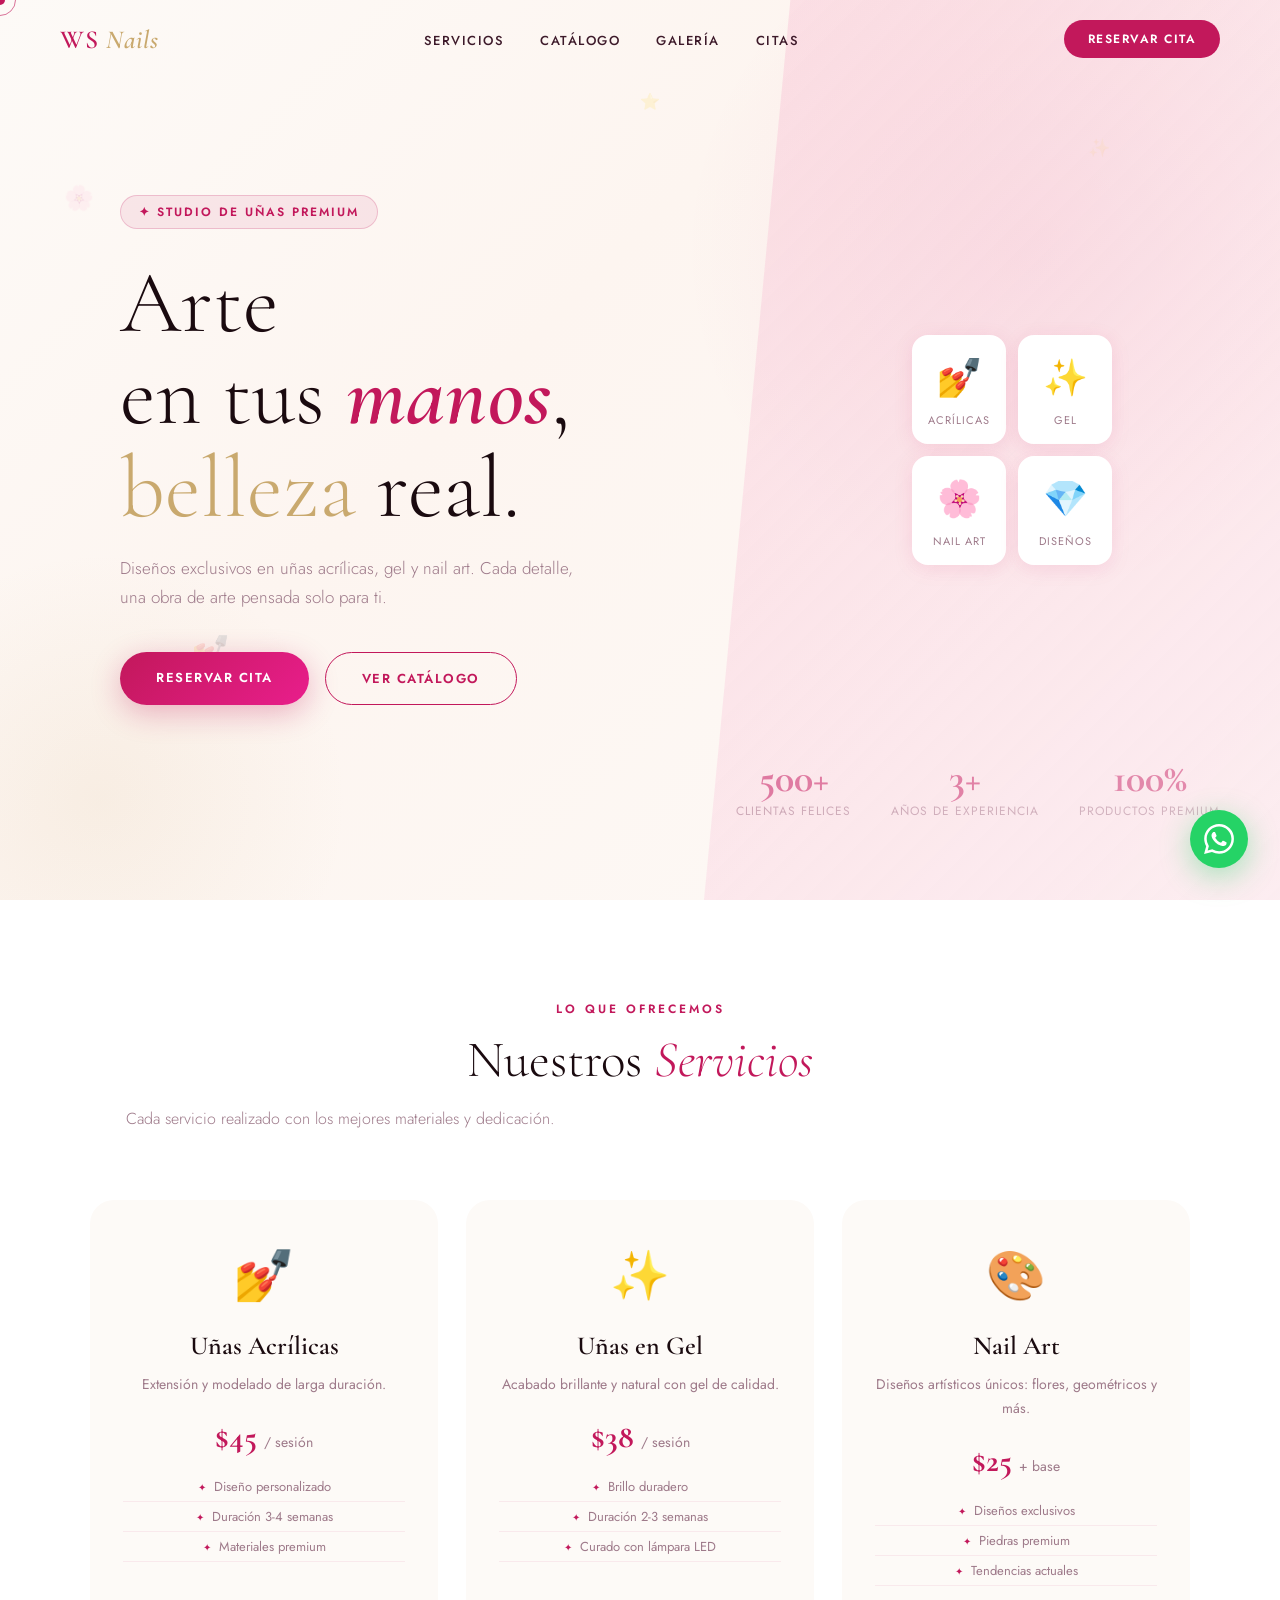
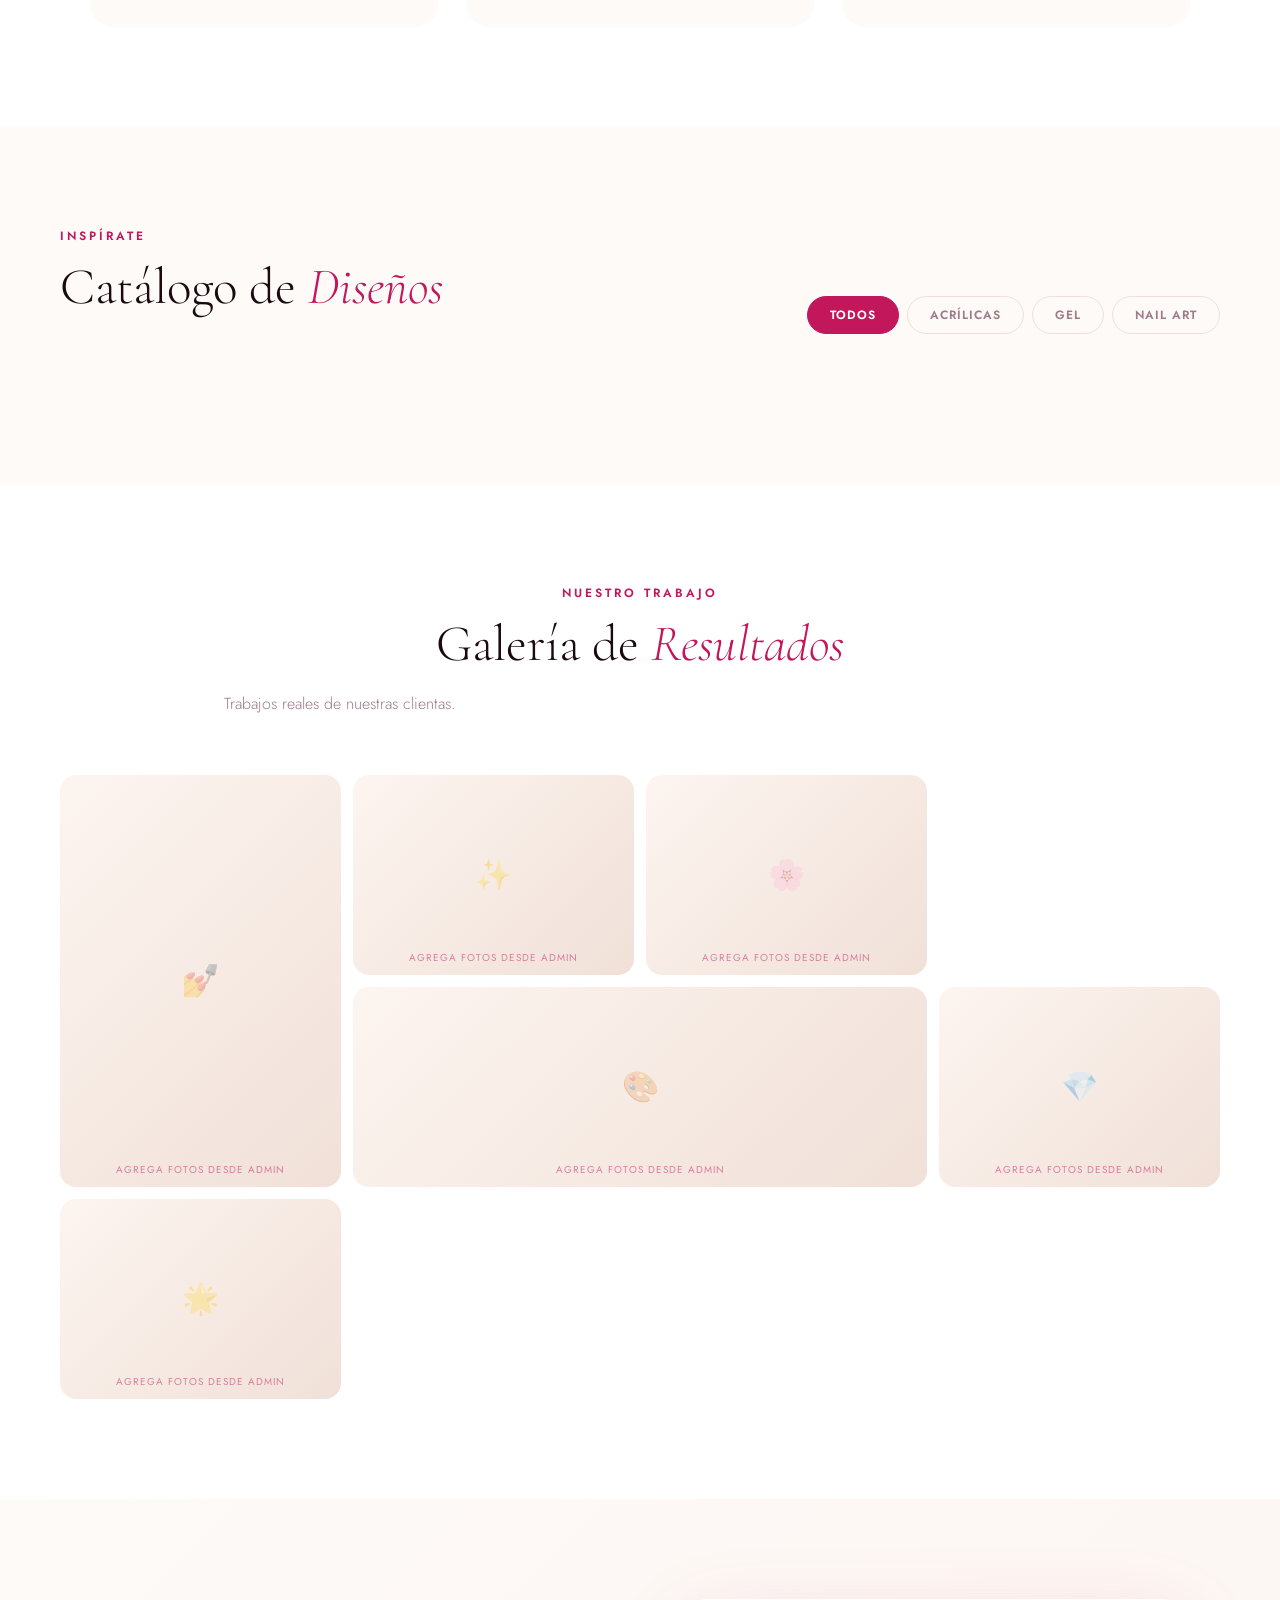
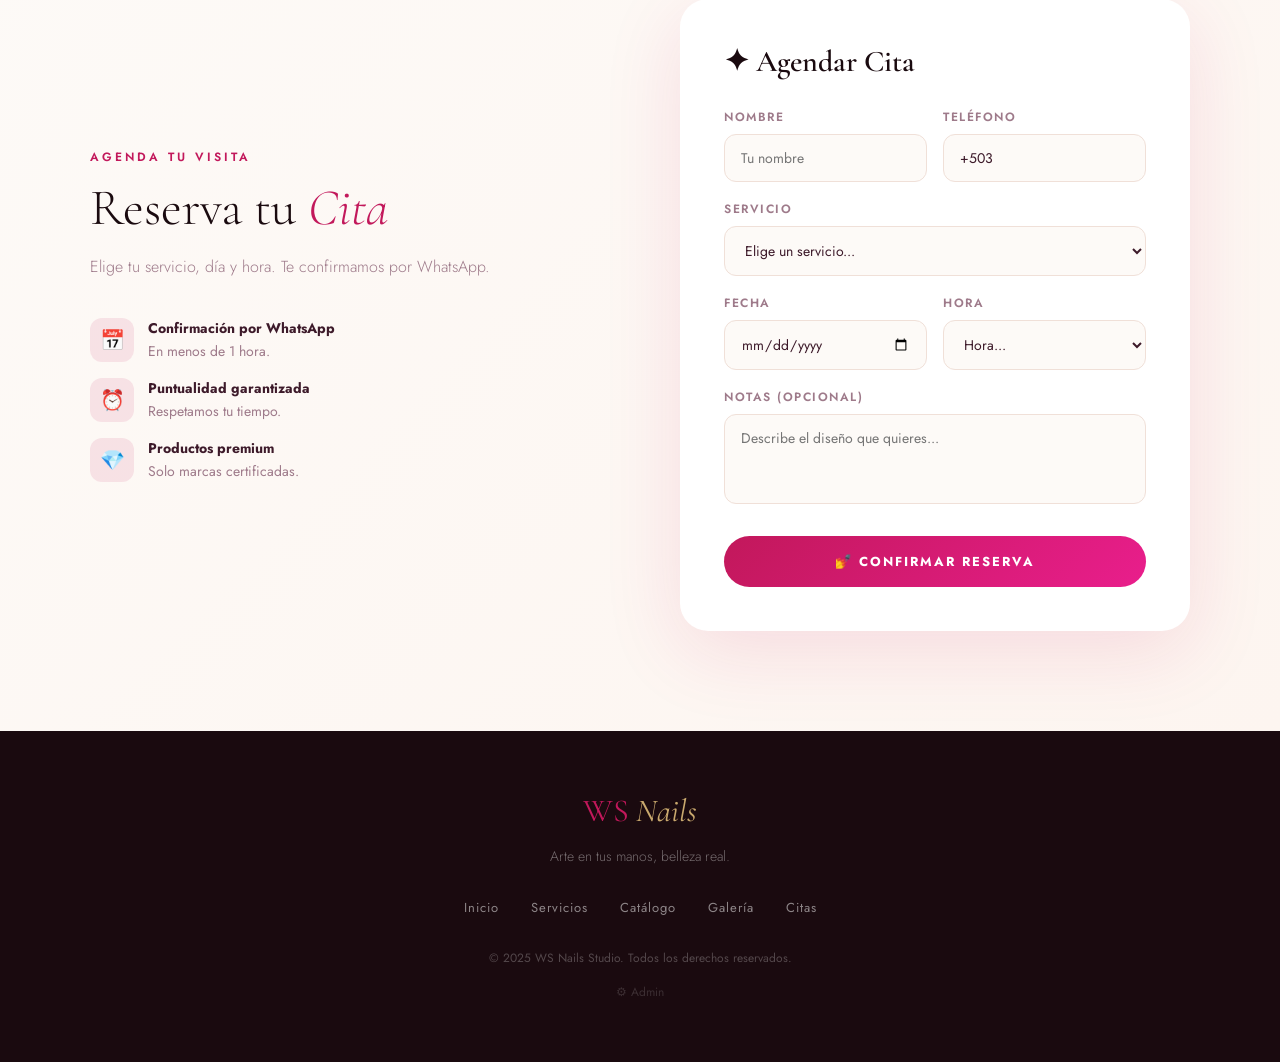
==== commit e1f29792: "Add files via upload" ====
--- a/index.html
+++ b/index.html
@@ -3,13 +3,13 @@
 <head>
 <meta charset="UTF-8">
 <meta name="viewport" content="width=device-width, initial-scale=1.0">
-<title>Glam Nails Studio — Arte en tus manos</title>
+<title>WS Nails Studio — Arte en tus manos</title>
 <link rel="preconnect" href="https://fonts.googleapis.com">
 <link href="https://fonts.googleapis.com/css2?family=Cormorant+Garamond:ital,wght@0,300;0,400;0,600;0,700;1,300;1,400&family=Jost:wght@300;400;500;600&display=swap" rel="stylesheet">
 <style>
 :root {
-  --rose: #c2185b; --rose-light: #e91e8c; --blush: #fce4ec;
-  --blush-mid: #f8bbd0; --gold: #c9a96e; --cream: #fff8f8;
+  --rose: #c2185b; --rose-light: #e91e8c; --blush: #fdf5f0;
+  --blush-mid: #f0e0d8; --gold: #c9a96e; --cream: #fdfaf7;
   --dark: #1a0a0f; --text: #3d1a2a; --muted: #9e7a8a;
 }
 *{margin:0;padding:0;box-sizing:border-box;}
@@ -34,7 +34,7 @@
 .reveal{opacity:0;transform:translateY(30px);transition:all .7s ease;}
 .reveal.visible{opacity:1;transform:translateY(0);}
 /* HERO */
-.hero{min-height:100vh;display:flex;align-items:center;position:relative;overflow:hidden;background:linear-gradient(135deg,#fff0f5 0%,#fce4ec 40%,#fff8f8 100%);}
+.hero{min-height:100vh;display:flex;align-items:center;position:relative;overflow:hidden;background:linear-gradient(135deg,#fdfaf7 0%,#fdf5f0 40%,#fdfaf7 100%);}
 .hero-bg-shape{position:absolute;right:-100px;top:-100px;width:700px;height:700px;background:radial-gradient(circle,rgba(194,24,91,.08),transparent 70%);border-radius:50%;}
 .hero-bg-shape2{position:absolute;left:-150px;bottom:-150px;width:500px;height:500px;background:radial-gradient(circle,rgba(201,169,110,.1),transparent 70%);border-radius:50%;}
 .petal{position:absolute;font-size:24px;opacity:.15;animation:floatPetal 8s ease-in-out infinite;}
@@ -113,7 +113,7 @@
 .gallery-placeholder{font-size:30px;color:rgba(194,24,91,.3);}
 .gallery-empty-hint{position:absolute;bottom:10px;left:50%;transform:translateX(-50%);font-size:10px;color:rgba(194,24,91,.5);letter-spacing:1px;text-transform:uppercase;white-space:nowrap;}
 /* BOOKING */
-.booking{background:linear-gradient(135deg,#fff0f5,#fce4ec);position:relative;overflow:hidden;}
+.booking{background:linear-gradient(135deg,#fdfaf7,#fdf5f0);position:relative;overflow:hidden;}
 .booking-wrap{display:grid;grid-template-columns:1fr 1fr;gap:80px;align-items:center;max-width:1100px;margin:0 auto;position:relative;z-index:1;}
 .booking-perks{margin-top:40px;display:flex;flex-direction:column;gap:16px;}
 .perk{display:flex;align-items:center;gap:14px;}
@@ -178,7 +178,7 @@
 <div class="cursor-ring" id="cursorRing"></div>
 
 <nav id="navbar">
-  <a href="#" class="nav-logo">Glam <span>Nails</span></a>
+  <a href="#" class="nav-logo">WS <span>Nails</span></a>
   <ul class="nav-links">
     <li><a href="#servicios">Servicios</a></li>
     <li><a href="#catalogo">Catálogo</a></li>
@@ -270,7 +270,7 @@
       <div id="bookingForm">
         <div class="form-row">
           <div class="form-group"><label>Nombre</label><input type="text" id="bookName" placeholder="Tu nombre"></div>
-          <div class="form-group"><label>Teléfono</label><input type="tel" id="bookPhone" placeholder="+503 0000-0000"></div>
+          <div class="form-group"><label>Teléfono</label><input type="tel" id="bookPhone" placeholder="0000-0000" value="+503 "></div>
         </div>
         <div class="form-group"><label>Servicio</label><select id="bookService"><option value="">Elige un servicio...</option></select></div>
         <div class="form-row">
@@ -278,9 +278,11 @@
           <div class="form-group"><label>Hora</label>
             <select id="bookTime">
               <option value="">Hora...</option>
-              <option>9:00 AM</option><option>10:00 AM</option><option>11:00 AM</option>
-              <option>12:00 PM</option><option>2:00 PM</option><option>3:00 PM</option>
-              <option>4:00 PM</option><option>5:00 PM</option>
+              <option>7:00 AM</option><option>8:00 AM</option><option>9:00 AM</option>
+              <option>10:00 AM</option><option>11:00 AM</option><option>12:00 PM</option>
+              <option>1:00 PM</option><option>2:00 PM</option><option>3:00 PM</option>
+              <option>4:00 PM</option><option>5:00 PM</option><option>6:00 PM</option>
+              <option>7:00 PM</option>
             </select>
           </div>
         </div>
@@ -297,17 +299,17 @@
 </section>
 
 <footer>
-  <div class="footer-logo">Glam <span>Nails</span></div>
+  <div class="footer-logo">WS <span>Nails</span></div>
   <p class="footer-tagline">Arte en tus manos, belleza real.</p>
   <div class="footer-links">
     <a href="#inicio">Inicio</a><a href="#servicios">Servicios</a>
     <a href="#catalogo">Catálogo</a><a href="#galeria">Galería</a><a href="#cita">Citas</a>
   </div>
-  <p class="footer-copy">© 2025 Glam Nails Studio. Todos los derechos reservados.</p>
+  <p class="footer-copy">© 2025 WS Nails Studio. Todos los derechos reservados.</p>
   <a href="admin.html" class="footer-admin-link">⚙ Admin</a>
 </footer>
 
-<a href="https://wa.me/50300000000" target="_blank" class="wa-btn" id="waBtn">
+<a href="https://wa.me/50372349174" target="_blank" class="wa-btn" id="waBtn">
   <svg viewBox="0 0 24 24"><path d="M17.472 14.382c-.297-.149-1.758-.867-2.03-.967-.273-.099-.471-.148-.67.15-.197.297-.767.966-.94 1.164-.173.199-.347.223-.644.075-.297-.15-1.255-.463-2.39-1.475-.883-.788-1.48-1.761-1.653-2.059-.173-.297-.018-.458.13-.606.134-.133.298-.347.446-.52.149-.174.198-.298.298-.497.099-.198.05-.371-.025-.52-.075-.149-.669-1.612-.916-2.207-.242-.579-.487-.5-.669-.51-.173-.008-.371-.01-.57-.01-.198 0-.52.074-.792.372-.272.297-1.04 1.016-1.04 2.479 0 1.462 1.065 2.875 1.213 3.074.149.198 2.096 3.2 5.077 4.487.709.306 1.262.489 1.694.625.712.227 1.36.195 1.871.118.571-.085 1.758-.719 2.006-1.413.248-.694.248-1.289.173-1.413-.074-.124-.272-.198-.57-.347m-5.421 7.403h-.004a9.87 9.87 0 01-5.031-1.378l-.361-.214-3.741.982.998-3.648-.235-.374a9.86 9.86 0 01-1.51-5.26c.001-5.45 4.436-9.884 9.888-9.884 2.64 0 5.122 1.03 6.988 2.898a9.825 9.825 0 012.893 6.994c-.003 5.45-4.437 9.884-9.885 9.884m8.413-18.297A11.815 11.815 0 0012.05 0C5.495 0 .16 5.335.157 11.892c0 2.096.547 4.142 1.588 5.945L.057 24l6.305-1.654a11.882 11.882 0 005.683 1.448h.005c6.554 0 11.89-5.335 11.893-11.893a11.821 11.821 0 00-3.48-8.413z"/></svg>
 </a>
 
@@ -333,7 +335,7 @@
   },
   getAppointments(){ return this.get('glamAppointments',[]); },
   getBusiness(){
-    return this.get('glamBusiness',{name:'Glam Nails Studio',phone:'50300000000',tagline:'Arte en tus manos, belleza real.',stats:{clients:'500+',years:'3+',quality:'100%'}});
+    return this.get('glamBusiness',{name:'WS Nails Studio',phone:'50372349174',tagline:'Arte en tus manos, belleza real.',stats:{clients:'500+',years:'3+',quality:'100%'}});
   },
   addAppointment(a){
     const list=this.getAppointments();
@@ -341,14 +343,7 @@
     this.set('glamAppointments',list);
   },
   getDefaultCatalog(){
-    return [
-      {id:-1,name:'French Glam',type:'acrilicas',desc:'Clásico french con detalles dorados',img:null,emoji:'✨',price:'45'},
-      {id:-2,name:'Rosa Pastel',type:'gel',desc:'Degradado rosa suave y luminoso',img:null,emoji:'🌸',price:'38'},
-      {id:-3,name:'Floral Dreams',type:'nailart',desc:'Flores pintadas a mano',img:null,emoji:'🌺',price:'25'},
-      {id:-4,name:'Marble Luxe',type:'acrilicas',desc:'Efecto mármol en blanco y dorado',img:null,emoji:'💎',price:'50'},
-      {id:-5,name:'Glitter Night',type:'gel',desc:'Destellos brillantes',img:null,emoji:'🌟',price:'42'},
-      {id:-6,name:'Geometric Art',type:'nailart',desc:'Líneas geométricas minimalistas',img:null,emoji:'🎨',price:'30'},
-    ];
+    return [];
   },
 };
 
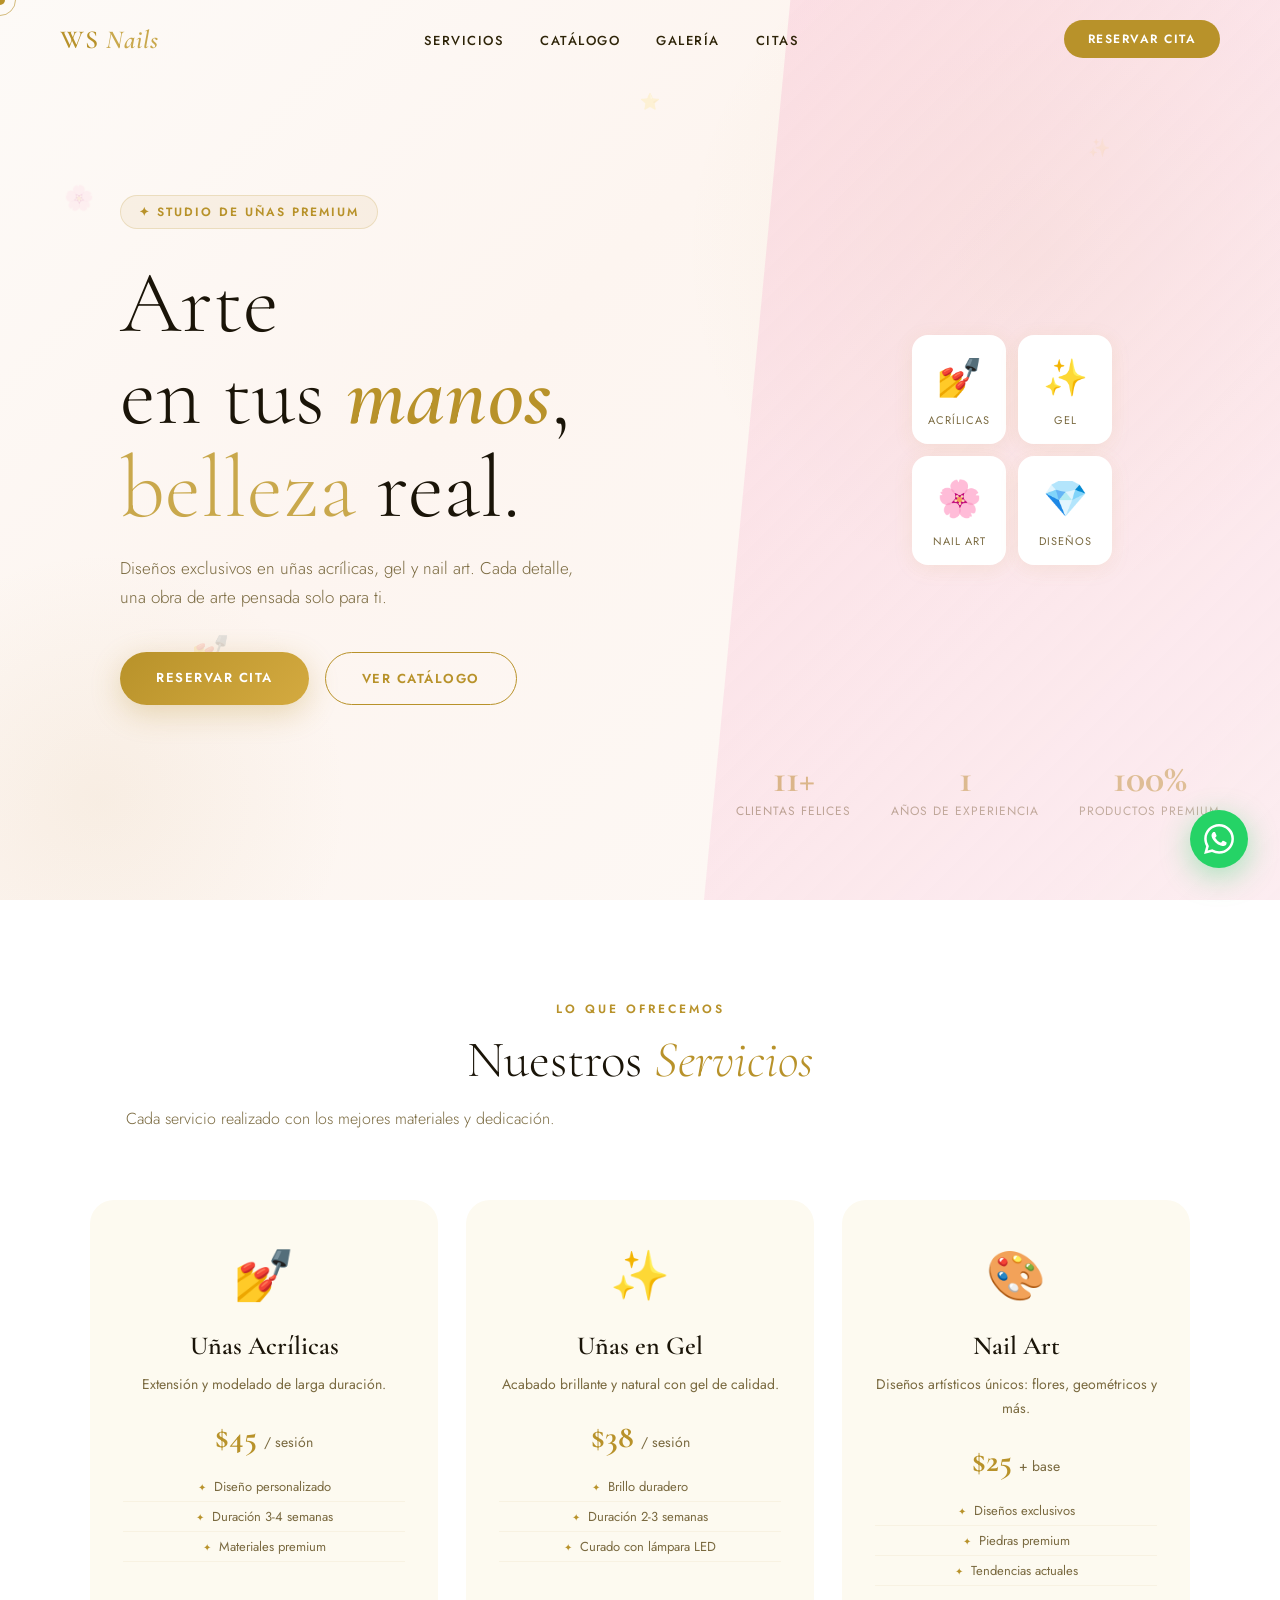
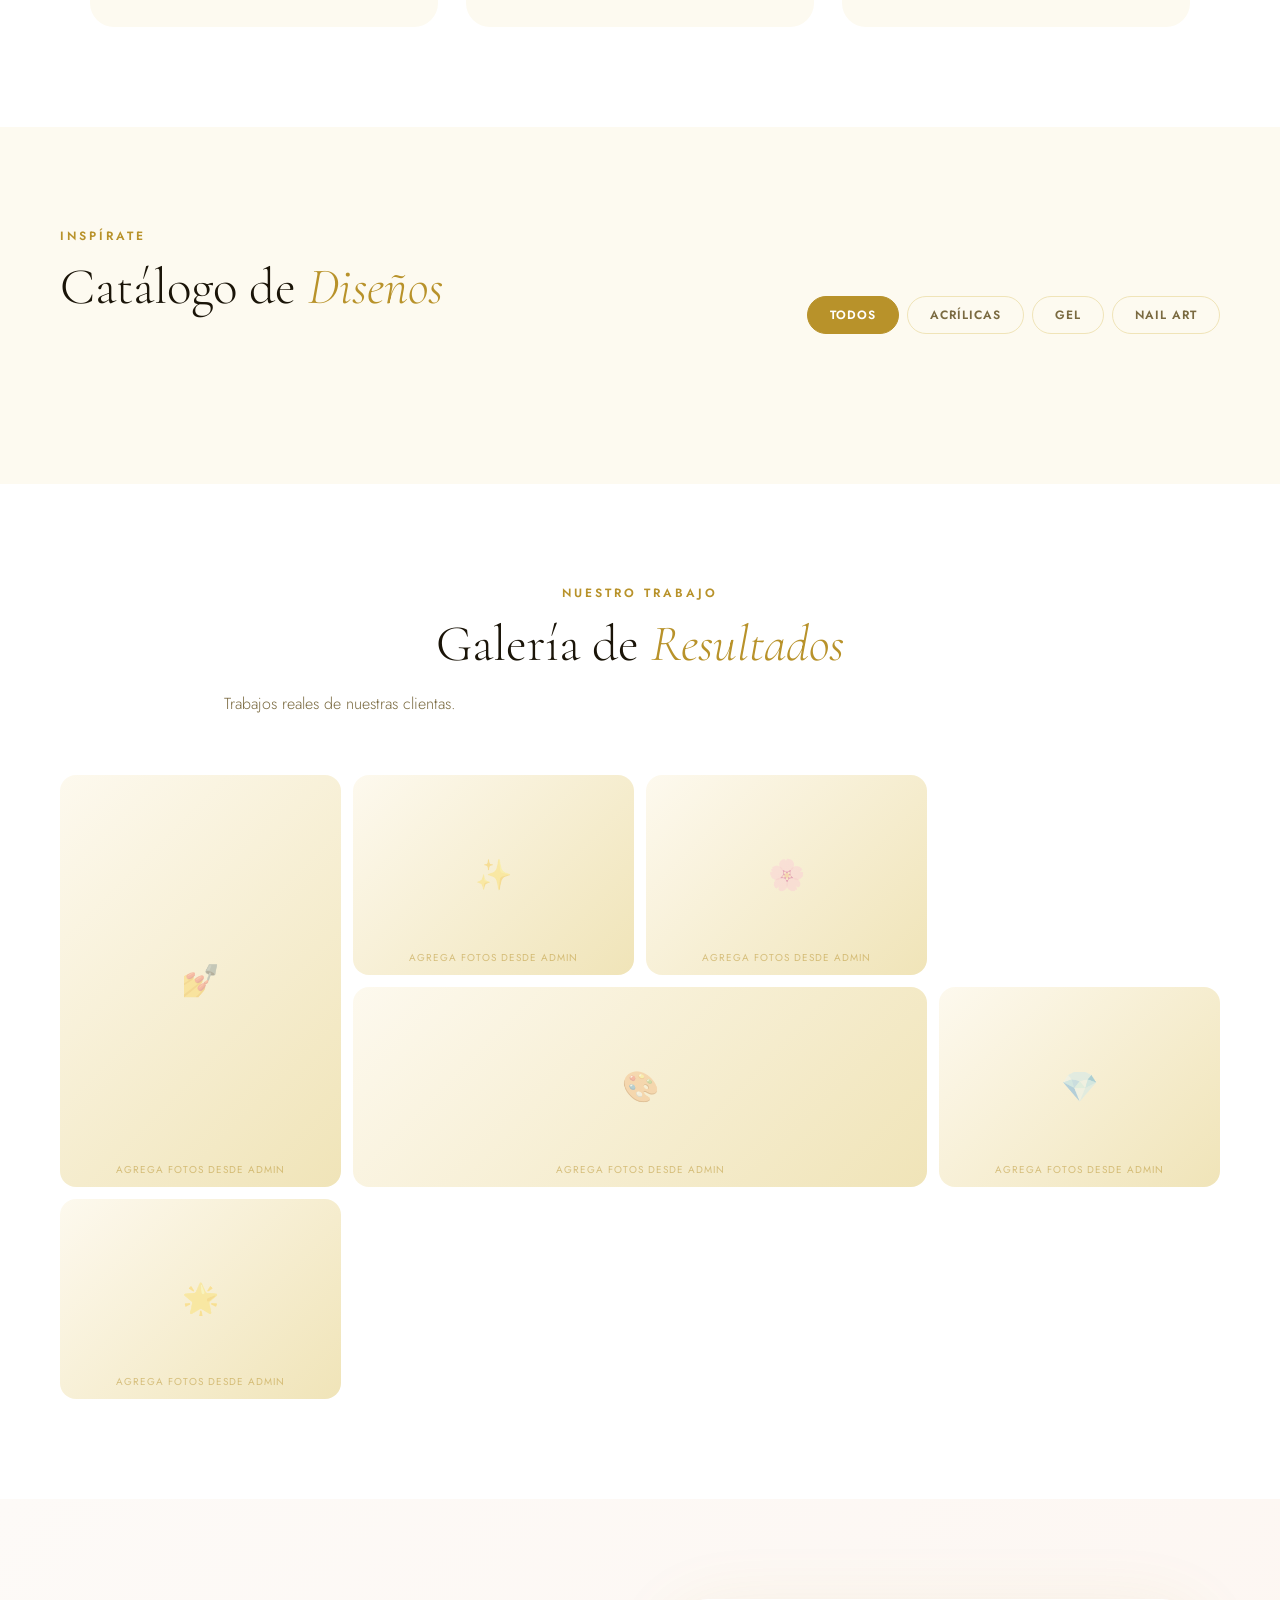
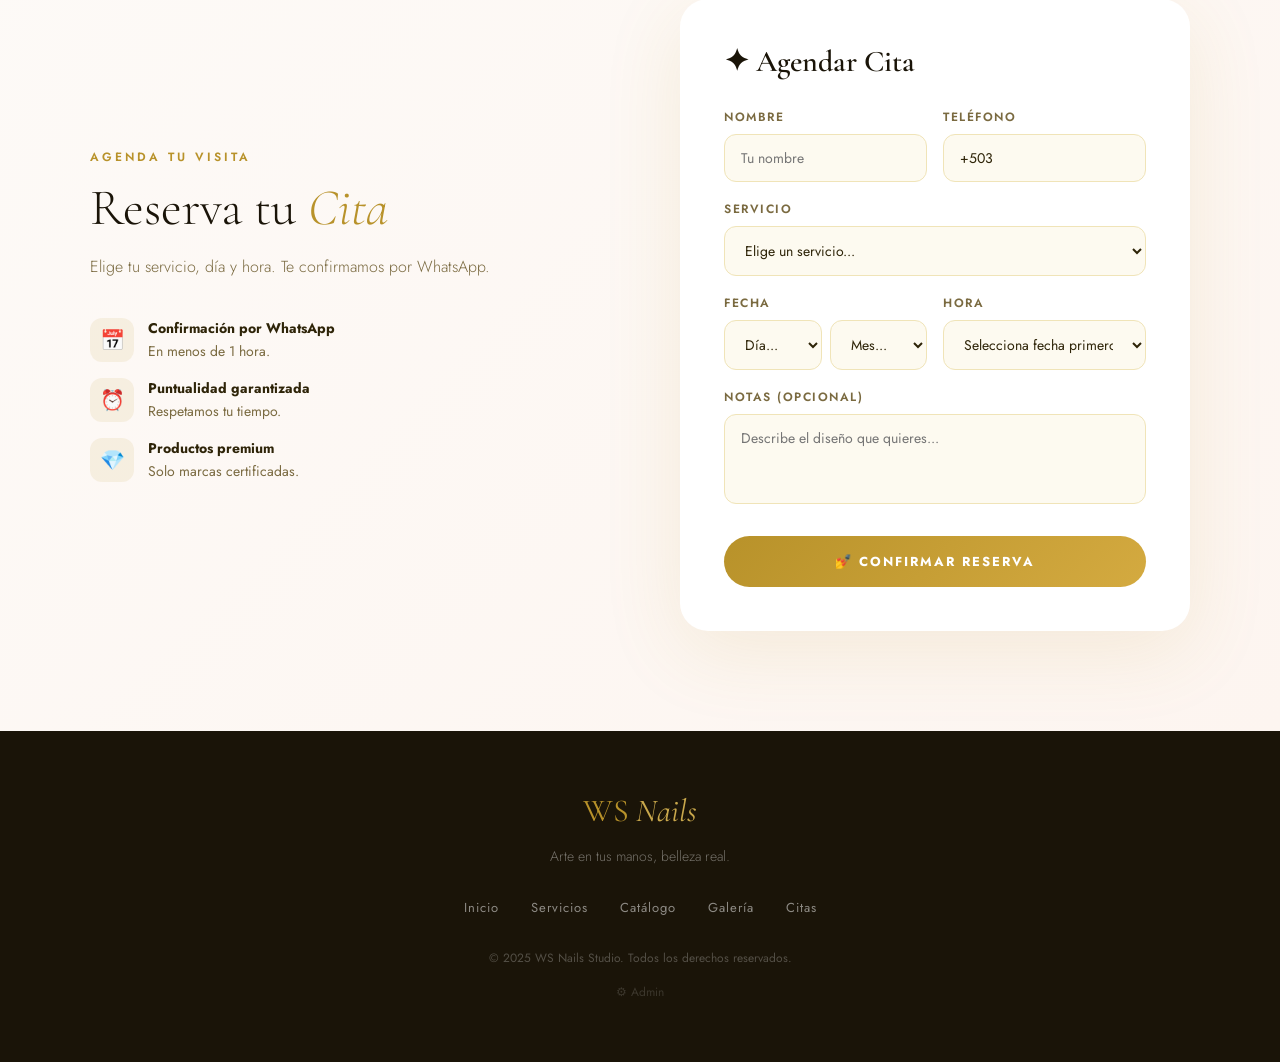
==== commit 810369c3: "Add files via upload" ====
--- a/index.html
+++ b/index.html
@@ -8,9 +8,9 @@
 <link href="https://fonts.googleapis.com/css2?family=Cormorant+Garamond:ital,wght@0,300;0,400;0,600;0,700;1,300;1,400&family=Jost:wght@300;400;500;600&display=swap" rel="stylesheet">
 <style>
 :root {
-  --rose: #c2185b; --rose-light: #e91e8c; --blush: #fdf5f0;
-  --blush-mid: #f0e0d8; --gold: #c9a96e; --cream: #fdfaf7;
-  --dark: #1a0a0f; --text: #3d1a2a; --muted: #9e7a8a;
+  --rose: #b8922a; --rose-light: #d4aa40; --blush: #fdf9ee;
+  --blush-mid: #f0e4b8; --gold: #c9a84c; --cream: #fdfaf0;
+  --dark: #1a1408; --text: #2e2408; --muted: #7a6a40;
 }
 *{margin:0;padding:0;box-sizing:border-box;}
 html{scroll-behavior:smooth;}
@@ -18,9 +18,12 @@
 .cursor{position:fixed;width:10px;height:10px;background:var(--rose);border-radius:50%;pointer-events:none;z-index:99999;transform:translate(-50%,-50%);}
 .cursor-ring{position:fixed;width:32px;height:32px;border:1.5px solid var(--rose);border-radius:50%;pointer-events:none;z-index:99998;transform:translate(-50%,-50%);transition:all .15s ease;opacity:.6;}
 nav{position:fixed;top:0;left:0;right:0;z-index:1000;padding:20px 60px;display:flex;align-items:center;justify-content:space-between;transition:all .4s;}
-nav.scrolled{background:rgba(255,248,248,.95);backdrop-filter:blur(10px);padding:14px 60px;box-shadow:0 2px 30px rgba(194,24,91,.08);}
-.nav-logo{font-family:'Cormorant Garamond',serif;font-size:26px;font-weight:600;color:var(--rose);letter-spacing:1px;text-decoration:none;}
-.nav-logo span{color:var(--gold);font-style:italic;}
+nav.scrolled{background:rgba(255,248,248,.95);backdrop-filter:blur(10px);padding:14px 60px;box-shadow:0 2px 30px rgba(184,146,42,.08);}
+.nav-logo{display:flex;align-items:center;gap:10px;text-decoration:none;}
+.nav-logo img{height:70px;width:70px;object-fit:cover;border-radius:50%;border:2px solid var(--rose);box-shadow:0 2px 12px rgba(184,146,42,.2);}
+.nav-logo-text{font-family:'Cormorant Garamond',serif;font-size:26px;font-weight:600;color:var(--rose);letter-spacing:1px;}
+.nav-logo-text span{color:var(--gold);font-style:italic;}
+.footer-logo-img{height:72px;width:72px;object-fit:cover;border-radius:50%;border:2px solid var(--rose);margin:0 auto 12px;display:block;box-shadow:0 4px 20px rgba(184,146,42,.3);}
 .nav-links{display:flex;gap:36px;list-style:none;}
 .nav-links a{text-decoration:none;color:var(--text);font-size:13px;letter-spacing:1.5px;text-transform:uppercase;font-weight:500;transition:color .3s;}
 .nav-links a:hover{color:var(--rose);}
@@ -35,7 +38,7 @@
 .reveal.visible{opacity:1;transform:translateY(0);}
 /* HERO */
 .hero{min-height:100vh;display:flex;align-items:center;position:relative;overflow:hidden;background:linear-gradient(135deg,#fdfaf7 0%,#fdf5f0 40%,#fdfaf7 100%);}
-.hero-bg-shape{position:absolute;right:-100px;top:-100px;width:700px;height:700px;background:radial-gradient(circle,rgba(194,24,91,.08),transparent 70%);border-radius:50%;}
+.hero-bg-shape{position:absolute;right:-100px;top:-100px;width:700px;height:700px;background:radial-gradient(circle,rgba(184,146,42,.08),transparent 70%);border-radius:50%;}
 .hero-bg-shape2{position:absolute;left:-150px;bottom:-150px;width:500px;height:500px;background:radial-gradient(circle,rgba(201,169,110,.1),transparent 70%);border-radius:50%;}
 .petal{position:absolute;font-size:24px;opacity:.15;animation:floatPetal 8s ease-in-out infinite;}
 .petal:nth-child(1){left:5%;top:20%;}
@@ -45,14 +48,14 @@
 .petal:nth-child(5){left:50%;top:10%;animation-delay:2s;font-size:16px;}
 @keyframes floatPetal{0%,100%{transform:translateY(0) rotate(0deg);}50%{transform:translateY(-20px) rotate(15deg);}}
 .hero-content{position:relative;z-index:2;padding:0 60px;max-width:680px;}
-.hero-badge{display:inline-flex;align-items:center;gap:8px;background:rgba(194,24,91,.08);border:1px solid rgba(194,24,91,.2);color:var(--rose);padding:7px 18px;border-radius:30px;font-size:12px;letter-spacing:2px;text-transform:uppercase;font-weight:600;margin-bottom:28px;animation:fadeUp .8s ease both;}
+.hero-badge{display:inline-flex;align-items:center;gap:8px;background:rgba(184,146,42,.08);border:1px solid rgba(184,146,42,.2);color:var(--rose);padding:7px 18px;border-radius:30px;font-size:12px;letter-spacing:2px;text-transform:uppercase;font-weight:600;margin-bottom:28px;animation:fadeUp .8s ease both;}
 .hero h1{font-family:'Cormorant Garamond',serif;font-size:clamp(52px,7vw,88px);line-height:1.05;font-weight:300;color:var(--dark);margin-bottom:20px;animation:fadeUp .8s .1s ease both;}
 .hero h1 em{color:var(--rose);font-style:italic;font-weight:600;}
 .hero h1 .gold{color:var(--gold);}
 .hero-sub{font-size:17px;color:var(--muted);font-weight:300;line-height:1.7;max-width:480px;margin-bottom:40px;animation:fadeUp .8s .2s ease both;}
 .hero-btns{display:flex;gap:16px;flex-wrap:wrap;animation:fadeUp .8s .3s ease both;}
-.btn-primary{background:linear-gradient(135deg,var(--rose),var(--rose-light));color:#fff;padding:16px 36px;border-radius:40px;text-decoration:none;font-size:13px;letter-spacing:1.5px;text-transform:uppercase;font-weight:600;transition:all .3s;box-shadow:0 8px 30px rgba(194,24,91,.3);display:inline-block;}
-.btn-primary:hover{transform:translateY(-3px);box-shadow:0 14px 40px rgba(194,24,91,.4);}
+.btn-primary{background:linear-gradient(135deg,var(--rose),var(--rose-light));color:#fff;padding:16px 36px;border-radius:40px;text-decoration:none;font-size:13px;letter-spacing:1.5px;text-transform:uppercase;font-weight:600;transition:all .3s;box-shadow:0 8px 30px rgba(184,146,42,.3);display:inline-block;}
+.btn-primary:hover{transform:translateY(-3px);box-shadow:0 14px 40px rgba(184,146,42,.4);}
 .btn-secondary{border:1.5px solid var(--rose);color:var(--rose);padding:16px 36px;border-radius:40px;text-decoration:none;font-size:13px;letter-spacing:1.5px;text-transform:uppercase;font-weight:600;transition:all .3s;display:inline-block;}
 .btn-secondary:hover{background:var(--blush);transform:translateY(-3px);}
 .hero-stats{position:absolute;right:60px;bottom:80px;display:flex;gap:40px;animation:fadeUp .8s .4s ease both;}
@@ -61,7 +64,7 @@
 .stat-label{font-size:12px;color:var(--muted);letter-spacing:1px;text-transform:uppercase;margin-top:4px;}
 .hero-img-area{position:absolute;right:0;top:0;height:100%;width:45%;background:linear-gradient(135deg,rgba(248,187,208,.4),rgba(252,228,236,.6));clip-path:polygon(15% 0%,100% 0%,100% 100%,0% 100%);display:flex;align-items:center;justify-content:center;}
 .nail-showcase{display:grid;grid-template-columns:1fr 1fr;gap:12px;padding:60px 40px 60px 80px;}
-.nail-card-mini{background:#fff;border-radius:16px;padding:16px;text-align:center;box-shadow:0 4px 20px rgba(194,24,91,.1);transition:transform .3s;}
+.nail-card-mini{background:#fff;border-radius:16px;padding:16px;text-align:center;box-shadow:0 4px 20px rgba(184,146,42,.1);transition:transform .3s;}
 .nail-card-mini:hover{transform:translateY(-4px);}
 .nail-emoji{font-size:36px;display:block;margin-bottom:8px;}
 .nail-card-mini p{font-size:11px;color:var(--muted);letter-spacing:1px;text-transform:uppercase;}
@@ -72,7 +75,7 @@
 .services-grid{display:grid;grid-template-columns:repeat(3,1fr);gap:28px;max-width:1100px;margin:0 auto;}
 .service-card{background:var(--cream);border-radius:24px;padding:40px 32px;text-align:center;position:relative;overflow:hidden;transition:all .4s;border:1px solid transparent;}
 .service-card::before{content:'';position:absolute;inset:0;background:linear-gradient(135deg,var(--blush),var(--cream));opacity:0;transition:opacity .4s;}
-.service-card:hover{transform:translateY(-8px);border-color:rgba(194,24,91,.15);box-shadow:0 20px 60px rgba(194,24,91,.12);}
+.service-card:hover{transform:translateY(-8px);border-color:rgba(184,146,42,.15);box-shadow:0 20px 60px rgba(184,146,42,.12);}
 .service-card:hover::before{opacity:1;}
 .service-icon{font-size:48px;margin-bottom:20px;display:block;position:relative;z-index:1;}
 .service-card h3{font-family:'Cormorant Garamond',serif;font-size:26px;font-weight:600;color:var(--dark);margin-bottom:12px;position:relative;z-index:1;}
@@ -80,7 +83,7 @@
 .service-price{font-family:'Cormorant Garamond',serif;font-size:32px;font-weight:700;color:var(--rose);position:relative;z-index:1;}
 .service-price span{font-size:14px;font-family:'Jost',sans-serif;font-weight:400;color:var(--muted);}
 .service-features{list-style:none;margin-top:16px;position:relative;z-index:1;}
-.service-features li{font-size:13px;color:var(--muted);padding:5px 0;border-bottom:1px solid rgba(194,24,91,.07);}
+.service-features li{font-size:13px;color:var(--muted);padding:5px 0;border-bottom:1px solid rgba(184,146,42,.07);}
 .service-features li::before{content:'✦';color:var(--rose);margin-right:8px;font-size:10px;}
 /* CATALOG */
 .catalog{background:var(--cream);}
@@ -89,11 +92,11 @@
 .filter-btn{padding:9px 22px;border-radius:30px;border:1.5px solid var(--blush-mid);background:transparent;color:var(--muted);font-size:12px;letter-spacing:1px;text-transform:uppercase;font-weight:600;cursor:pointer;transition:all .3s;font-family:'Jost',sans-serif;}
 .filter-btn.active,.filter-btn:hover{background:var(--rose);border-color:var(--rose);color:#fff;}
 .catalog-grid{display:grid;grid-template-columns:repeat(auto-fill,minmax(260px,1fr));gap:20px;max-width:1200px;margin:0 auto;}
-.catalog-item{border-radius:20px;overflow:hidden;background:#fff;box-shadow:0 4px 20px rgba(194,24,91,.06);transition:all .4s;}
-.catalog-item:hover{transform:translateY(-6px);box-shadow:0 16px 50px rgba(194,24,91,.15);}
+.catalog-item{border-radius:20px;overflow:hidden;background:#fff;box-shadow:0 4px 20px rgba(184,146,42,.06);transition:all .4s;}
+.catalog-item:hover{transform:translateY(-6px);box-shadow:0 16px 50px rgba(184,146,42,.15);}
 .catalog-img{height:220px;background:linear-gradient(135deg,var(--blush),var(--blush-mid));display:flex;align-items:center;justify-content:center;font-size:64px;position:relative;overflow:hidden;}
 .catalog-img img{width:100%;height:100%;object-fit:cover;position:absolute;inset:0;}
-.catalog-overlay{position:absolute;inset:0;background:linear-gradient(to top,rgba(194,24,91,.7),transparent);opacity:0;transition:opacity .3s;display:flex;align-items:flex-end;padding:20px;}
+.catalog-overlay{position:absolute;inset:0;background:linear-gradient(to top,rgba(184,146,42,.7),transparent);opacity:0;transition:opacity .3s;display:flex;align-items:flex-end;padding:20px;}
 .catalog-item:hover .catalog-overlay{opacity:1;}
 .catalog-overlay-text{color:#fff;font-size:13px;font-weight:600;letter-spacing:1px;}
 .catalog-info{padding:18px 20px;}
@@ -110,26 +113,26 @@
 .gallery-item img{width:100%;height:100%;object-fit:cover;position:absolute;inset:0;}
 .gallery-item.tall{grid-row:span 2;}
 .gallery-item.wide{grid-column:span 2;}
-.gallery-placeholder{font-size:30px;color:rgba(194,24,91,.3);}
-.gallery-empty-hint{position:absolute;bottom:10px;left:50%;transform:translateX(-50%);font-size:10px;color:rgba(194,24,91,.5);letter-spacing:1px;text-transform:uppercase;white-space:nowrap;}
+.gallery-placeholder{font-size:30px;color:rgba(184,146,42,.3);}
+.gallery-empty-hint{position:absolute;bottom:10px;left:50%;transform:translateX(-50%);font-size:10px;color:rgba(184,146,42,.5);letter-spacing:1px;text-transform:uppercase;white-space:nowrap;}
 /* BOOKING */
 .booking{background:linear-gradient(135deg,#fdfaf7,#fdf5f0);position:relative;overflow:hidden;}
 .booking-wrap{display:grid;grid-template-columns:1fr 1fr;gap:80px;align-items:center;max-width:1100px;margin:0 auto;position:relative;z-index:1;}
 .booking-perks{margin-top:40px;display:flex;flex-direction:column;gap:16px;}
 .perk{display:flex;align-items:center;gap:14px;}
-.perk-icon{width:44px;height:44px;background:rgba(194,24,91,.1);border-radius:12px;display:flex;align-items:center;justify-content:center;font-size:20px;flex-shrink:0;}
+.perk-icon{width:44px;height:44px;background:rgba(184,146,42,.1);border-radius:12px;display:flex;align-items:center;justify-content:center;font-size:20px;flex-shrink:0;}
 .perk p{font-size:14px;color:var(--muted);line-height:1.5;}
 .perk p strong{color:var(--text);display:block;margin-bottom:2px;}
-.booking-form-wrap{background:#fff;border-radius:28px;padding:44px;box-shadow:0 20px 80px rgba(194,24,91,.12);}
+.booking-form-wrap{background:#fff;border-radius:28px;padding:44px;box-shadow:0 20px 80px rgba(184,146,42,.12);}
 .booking-form-wrap h3{font-family:'Cormorant Garamond',serif;font-size:30px;font-weight:600;color:var(--dark);margin-bottom:28px;}
 .form-row{display:grid;grid-template-columns:1fr 1fr;gap:16px;}
 .form-group{margin-bottom:18px;}
 .form-group label{display:block;font-size:12px;letter-spacing:1.5px;text-transform:uppercase;color:var(--muted);font-weight:600;margin-bottom:8px;}
 .form-group input,.form-group select,.form-group textarea{width:100%;padding:13px 16px;border:1.5px solid var(--blush-mid);border-radius:12px;background:var(--cream);font-family:'Jost',sans-serif;font-size:14px;color:var(--text);transition:border-color .3s;outline:none;}
-.form-group input:focus,.form-group select:focus,.form-group textarea:focus{border-color:var(--rose);box-shadow:0 0 0 4px rgba(194,24,91,.08);}
+.form-group input:focus,.form-group select:focus,.form-group textarea:focus{border-color:var(--rose);box-shadow:0 0 0 4px rgba(184,146,42,.08);}
 .form-group textarea{height:90px;resize:none;}
 .btn-submit{width:100%;padding:16px;background:linear-gradient(135deg,var(--rose),var(--rose-light));color:#fff;border:none;border-radius:40px;font-size:13px;letter-spacing:2px;text-transform:uppercase;font-weight:700;cursor:pointer;transition:all .3s;font-family:'Jost',sans-serif;margin-top:8px;}
-.btn-submit:hover{transform:translateY(-2px);box-shadow:0 12px 35px rgba(194,24,91,.35);}
+.btn-submit:hover{transform:translateY(-2px);box-shadow:0 12px 35px rgba(184,146,42,.35);}
 .form-success{display:none;text-align:center;padding:30px;background:rgba(34,197,94,.06);border-radius:16px;border:1px solid rgba(34,197,94,.2);}
 .form-success .check{font-size:48px;margin-bottom:12px;}
 .form-success h4{font-family:'Cormorant Garamond',serif;font-size:24px;color:#166534;margin-bottom:8px;}
@@ -178,7 +181,7 @@
 <div class="cursor-ring" id="cursorRing"></div>
 
 <nav id="navbar">
-  <a href="#" class="nav-logo">WS <span>Nails</span></a>
+  <a href="#" class="nav-logo"><img src="https://raw.githubusercontent.com/exequiel0808/exequie.com/main/logo.jpeg" alt="WS Nails Logo" onerror="this.style.display='none'"><span class="nav-logo-text">WS <span>Nails</span></span></a>
   <ul class="nav-links">
     <li><a href="#servicios">Servicios</a></li>
     <li><a href="#catalogo">Catálogo</a></li>
@@ -274,15 +277,25 @@
         </div>
         <div class="form-group"><label>Servicio</label><select id="bookService"><option value="">Elige un servicio...</option></select></div>
         <div class="form-row">
-          <div class="form-group"><label>Fecha</label><input type="date" id="bookDate"></div>
+          <div class="form-group"><label>Fecha</label>
+            <div style="display:grid;grid-template-columns:1fr 1fr;gap:8px;">
+              <select id="bookDay" onchange="updateAvailableTimes()">
+                <option value="">Día...</option>
+              </select>
+              <select id="bookMonth" onchange="updateAvailableTimes()">
+                <option value="">Mes...</option>
+                <option value="01">Enero</option><option value="02">Febrero</option>
+                <option value="03">Marzo</option><option value="04">Abril</option>
+                <option value="05">Mayo</option><option value="06">Junio</option>
+                <option value="07">Julio</option><option value="08">Agosto</option>
+                <option value="09">Septiembre</option><option value="10">Octubre</option>
+                <option value="11">Noviembre</option><option value="12">Diciembre</option>
+              </select>
+            </div>
+          </div>
           <div class="form-group"><label>Hora</label>
             <select id="bookTime">
-              <option value="">Hora...</option>
-              <option>7:00 AM</option><option>8:00 AM</option><option>9:00 AM</option>
-              <option>10:00 AM</option><option>11:00 AM</option><option>12:00 PM</option>
-              <option>1:00 PM</option><option>2:00 PM</option><option>3:00 PM</option>
-              <option>4:00 PM</option><option>5:00 PM</option><option>6:00 PM</option>
-              <option>7:00 PM</option>
+              <option value="">Selecciona fecha primero</option>
             </select>
           </div>
         </div>
@@ -299,6 +312,7 @@
 </section>
 
 <footer>
+  <img src="https://raw.githubusercontent.com/exequiel0808/exequie.com/main/logo.jpeg" alt="WS Nails Logo" class="footer-logo-img" onerror="this.style.display='none'">
   <div class="footer-logo">WS <span>Nails</span></div>
   <p class="footer-tagline">Arte en tus manos, belleza real.</p>
   <div class="footer-links">
@@ -335,7 +349,7 @@
   },
   getAppointments(){ return this.get('glamAppointments',[]); },
   getBusiness(){
-    return this.get('glamBusiness',{name:'WS Nails Studio',phone:'50372349174',tagline:'Arte en tus manos, belleza real.',stats:{clients:'500+',years:'3+',quality:'100%'}});
+    return this.get('glamBusiness',{name:'WS Nails Studio',phone:'50372349174',tagline:'Arte en tus manos, belleza real.',stats:{clients:'11+',years:'1',quality:'100%'}});
   },
   addAppointment(a){
     const list=this.getAppointments();
@@ -428,20 +442,41 @@
   }
 }
 
+// ===================== HORAS DISPONIBLES =====================
+const ALL_TIMES=['7:00 AM','8:00 AM','9:00 AM','10:00 AM','11:00 AM',
+  '12:00 PM','1:00 PM','2:00 PM','3:00 PM','4:00 PM','5:00 PM','6:00 PM','7:00 PM'];
+
+function updateAvailableTimes(){
+  const d=document.getElementById('bookDay').value;
+  const m=document.getElementById('bookMonth').value;
+  const sel=document.getElementById('bookTime');
+  if(!d||!m){sel.innerHTML='<option value="">Selecciona fecha primero</option>';return;}
+  const key=d+'/'+m;
+  const taken=DB.getAppointments().filter(a=>a.date===key).map(a=>a.time);
+  sel.innerHTML='<option value="">Hora...</option>'+
+    ALL_TIMES.map(t=>taken.includes(t)
+      ? '<option value="'+t+'" disabled style="color:#bbb;background:#f9f9f9">'+t+' — Reservado</option>'
+      : '<option value="'+t+'">'+t+'</option>'
+    ).join('');
+}
+
 // ===================== BOOKING =====================
 async function submitBooking(){
   const name=document.getElementById('bookName').value.trim();
   const phone=document.getElementById('bookPhone').value.trim();
   const service=document.getElementById('bookService').value;
-  const date=document.getElementById('bookDate').value;
+  const day=document.getElementById('bookDay').value;
+  const month=document.getElementById('bookMonth').value;
   const time=document.getElementById('bookTime').value;
   const notes=document.getElementById('bookNotes').value.trim();
-  if(!name||!phone||!service||!date||!time){alert('Por favor completa todos los campos 🌸');return;}
+  if(!name||!phone||!service||!day||!month||!time){alert('Por favor completa todos los campos 🌸');return;}
+  const date=day+'/'+month;
+  const taken=DB.getAppointments().filter(a=>a.date===date&&a.time===time);
+  if(taken.length>0){alert('La hora '+time+' ya está reservada para ese día. Por favor elige otra hora 🌸');return;}
   DB.addAppointment({name,phone,service,date,time,notes});
   const btn=document.querySelector('.btn-submit');
   btn.textContent='⏳ Enviando...'; btn.disabled=true;
-  // n8n webhook (opcional) — cambia la URL cuando lo tengas
-  try{ await fetch('https://TU-N8N.com/webhook/glam-nails-cita',{method:'POST',mode:'no-cors',headers:{'Content-Type':'application/json'},body:JSON.stringify({nombre:name,telefono:phone,servicio:service,fecha:date,hora:time,notas:notes})}); }catch(e){}
+  try{await fetch('https://TU-N8N.com/webhook/glam-nails-cita',{method:'POST',mode:'no-cors',headers:{'Content-Type':'application/json'},body:JSON.stringify({nombre:name,telefono:phone,servicio:service,fecha:date,hora:time,notas:notes})});}catch(e){}
   document.getElementById('bookingForm').style.display='none';
   document.getElementById('bookingSuccess').style.display='block';
 }
@@ -453,7 +488,13 @@
 // ===================== INIT =====================
 document.addEventListener('DOMContentLoaded',()=>{
   renderBusiness(); renderServices(); renderCatalog(); renderGallery();
-  document.getElementById('bookDate').min=new Date().toISOString().split('T')[0];
+  // Populate day selector
+  const dayEl=document.getElementById('bookDay');
+  for(let i=1;i<=31;i++){
+    const o=document.createElement('option');
+    o.value=String(i).padStart(2,'0'); o.textContent=i;
+    dayEl.appendChild(o);
+  }
 });
 </script>
 </body>
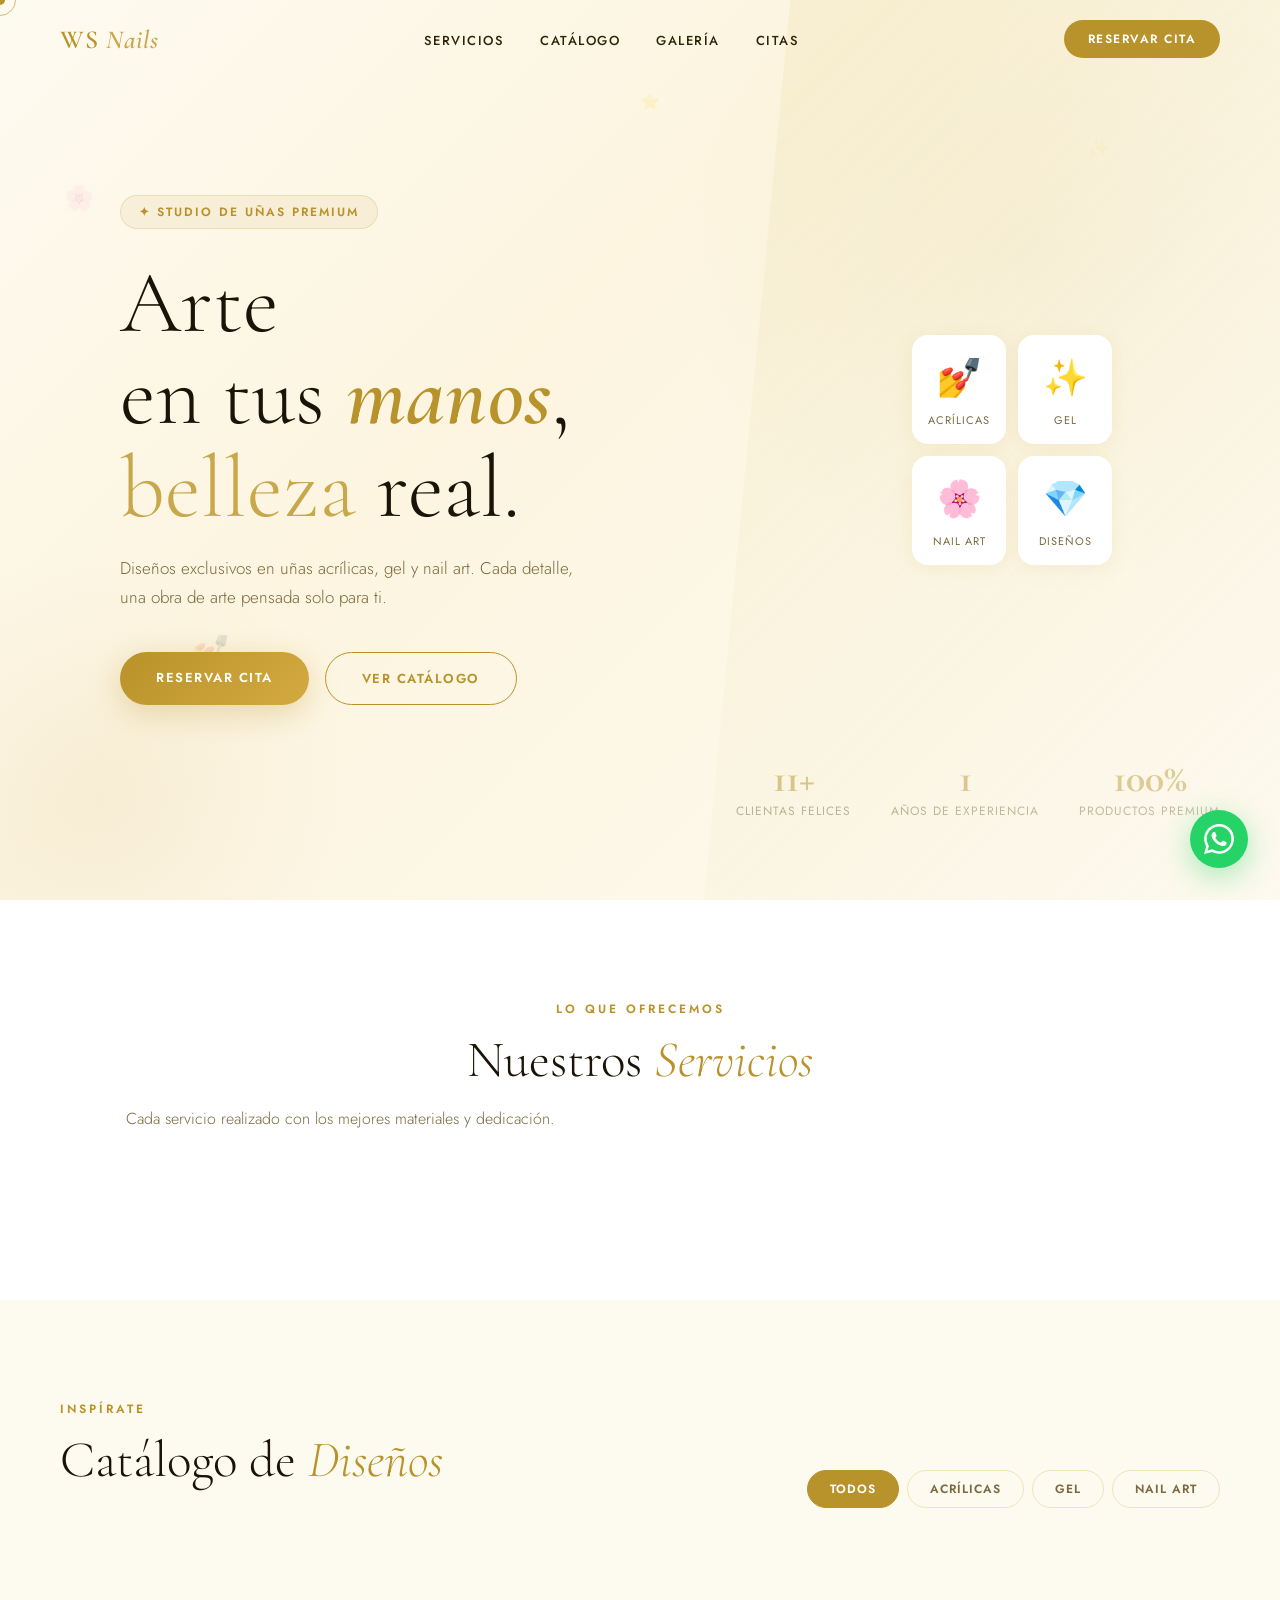
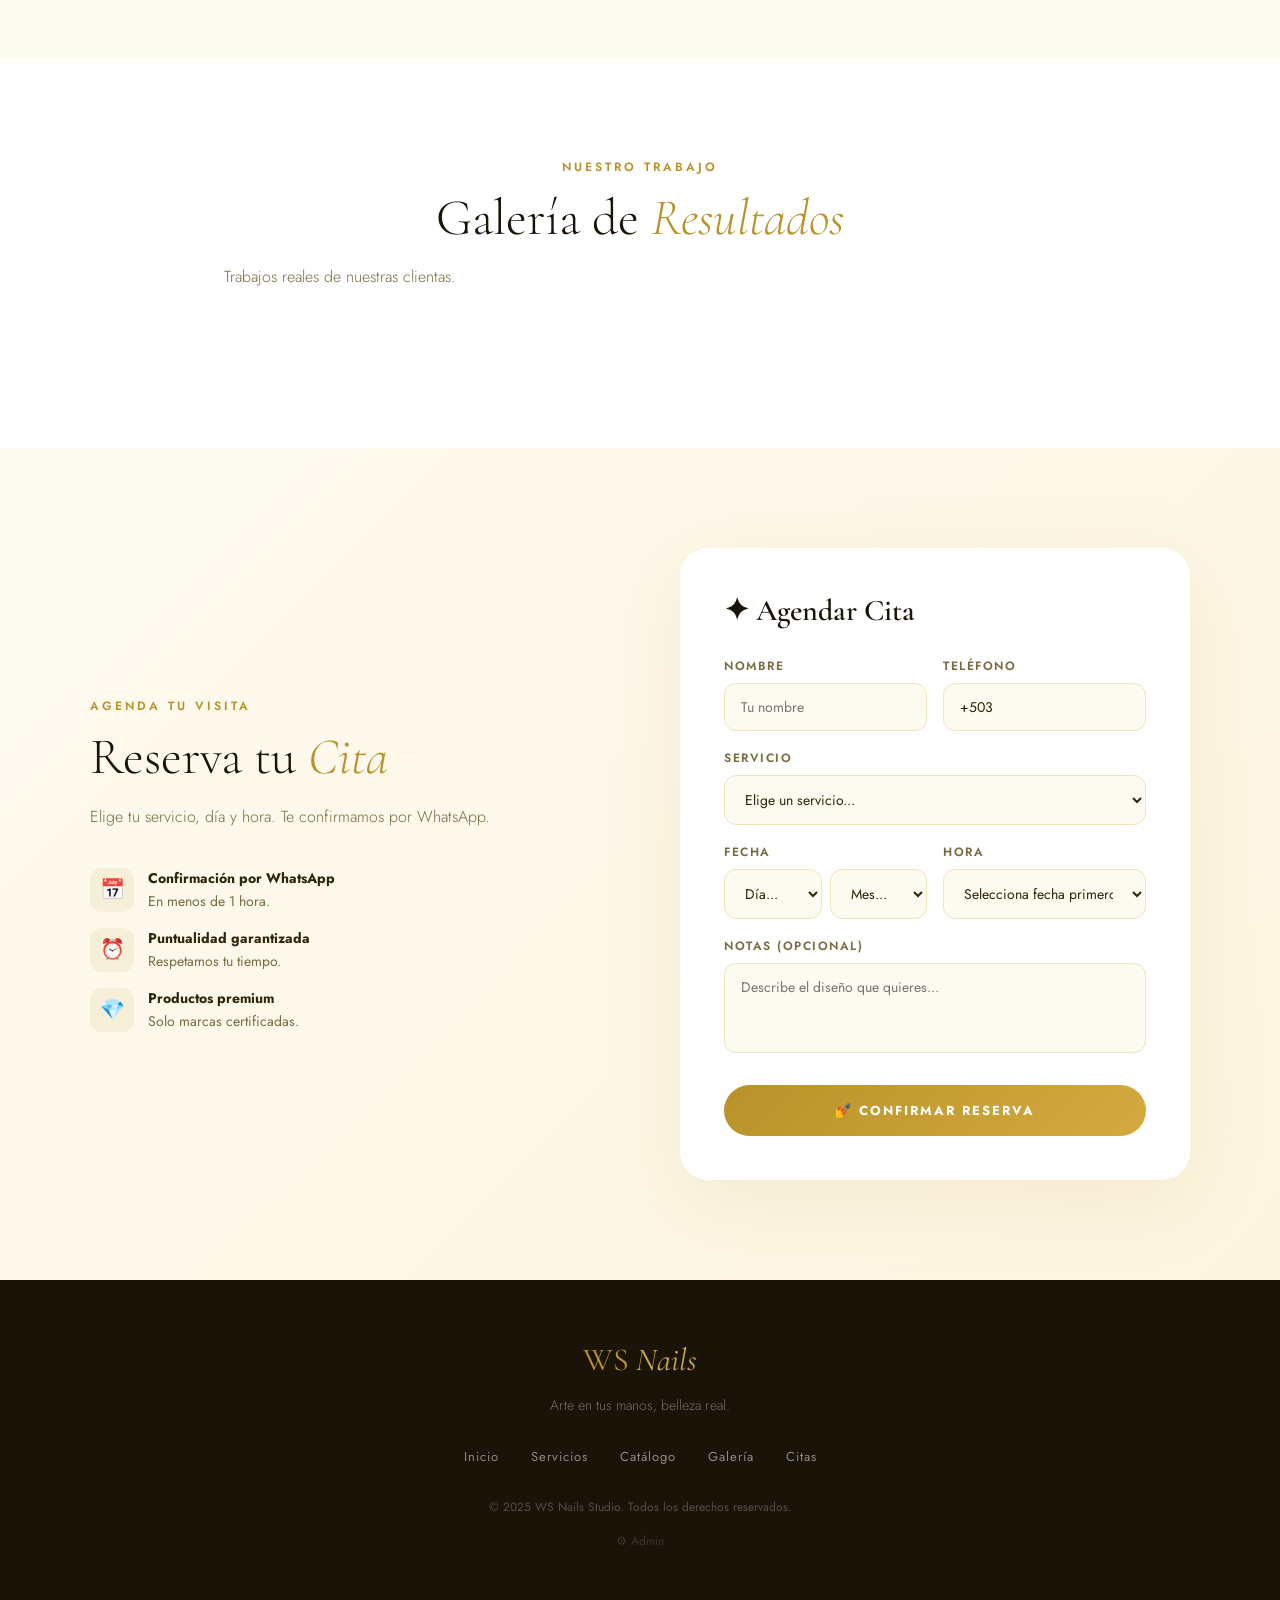
==== commit 627ce175: "Add files via upload" ====
--- a/index.html
+++ b/index.html
@@ -7,18 +7,14 @@
 <link rel="preconnect" href="https://fonts.googleapis.com">
 <link href="https://fonts.googleapis.com/css2?family=Cormorant+Garamond:ital,wght@0,300;0,400;0,600;0,700;1,300;1,400&family=Jost:wght@300;400;500;600&display=swap" rel="stylesheet">
 <style>
-:root {
-  --rose: #b8922a; --rose-light: #d4aa40; --blush: #fdf9ee;
-  --blush-mid: #f0e4b8; --gold: #c9a84c; --cream: #fdfaf0;
-  --dark: #1a1408; --text: #2e2408; --muted: #7a6a40;
-}
+:root{--rose:#b8922a;--rose-light:#d4aa40;--blush:#fdf9ee;--blush-mid:#f0e4b8;--gold:#c9a84c;--cream:#fdfaf0;--dark:#1a1408;--text:#2e2408;--muted:#7a6a40;}
 *{margin:0;padding:0;box-sizing:border-box;}
 html{scroll-behavior:smooth;}
 body{font-family:'Jost',sans-serif;background:var(--cream);color:var(--text);overflow-x:hidden;cursor:none;}
 .cursor{position:fixed;width:10px;height:10px;background:var(--rose);border-radius:50%;pointer-events:none;z-index:99999;transform:translate(-50%,-50%);}
 .cursor-ring{position:fixed;width:32px;height:32px;border:1.5px solid var(--rose);border-radius:50%;pointer-events:none;z-index:99998;transform:translate(-50%,-50%);transition:all .15s ease;opacity:.6;}
 nav{position:fixed;top:0;left:0;right:0;z-index:1000;padding:20px 60px;display:flex;align-items:center;justify-content:space-between;transition:all .4s;}
-nav.scrolled{background:rgba(255,248,248,.95);backdrop-filter:blur(10px);padding:14px 60px;box-shadow:0 2px 30px rgba(184,146,42,.08);}
+nav.scrolled{background:rgba(253,250,240,.95);backdrop-filter:blur(10px);padding:14px 60px;box-shadow:0 2px 30px rgba(184,146,42,.08);}
 .nav-logo{display:flex;align-items:center;gap:10px;text-decoration:none;}
 .nav-logo img{height:70px;width:70px;object-fit:cover;border-radius:50%;border:2px solid var(--rose);box-shadow:0 2px 12px rgba(184,146,42,.2);}
 .nav-logo-text{font-family:'Cormorant Garamond',serif;font-size:26px;font-weight:600;color:var(--rose);letter-spacing:1px;}
@@ -36,8 +32,7 @@
 .section-sub{color:var(--muted);font-size:16px;font-weight:300;max-width:560px;}
 .reveal{opacity:0;transform:translateY(30px);transition:all .7s ease;}
 .reveal.visible{opacity:1;transform:translateY(0);}
-/* HERO */
-.hero{min-height:100vh;display:flex;align-items:center;position:relative;overflow:hidden;background:linear-gradient(135deg,#fdfaf7 0%,#fdf5f0 40%,#fdfaf7 100%);}
+.hero{min-height:100vh;display:flex;align-items:center;position:relative;overflow:hidden;background:linear-gradient(135deg,#fdfaf0 0%,#fdf5e0 40%,#fdfaf0 100%);}
 .hero-bg-shape{position:absolute;right:-100px;top:-100px;width:700px;height:700px;background:radial-gradient(circle,rgba(184,146,42,.08),transparent 70%);border-radius:50%;}
 .hero-bg-shape2{position:absolute;left:-150px;bottom:-150px;width:500px;height:500px;background:radial-gradient(circle,rgba(201,169,110,.1),transparent 70%);border-radius:50%;}
 .petal{position:absolute;font-size:24px;opacity:.15;animation:floatPetal 8s ease-in-out infinite;}
@@ -62,14 +57,13 @@
 .stat-item{text-align:center;}
 .stat-num{font-family:'Cormorant Garamond',serif;font-size:40px;font-weight:700;color:var(--rose);line-height:1;}
 .stat-label{font-size:12px;color:var(--muted);letter-spacing:1px;text-transform:uppercase;margin-top:4px;}
-.hero-img-area{position:absolute;right:0;top:0;height:100%;width:45%;background:linear-gradient(135deg,rgba(248,187,208,.4),rgba(252,228,236,.6));clip-path:polygon(15% 0%,100% 0%,100% 100%,0% 100%);display:flex;align-items:center;justify-content:center;}
+.hero-img-area{position:absolute;right:0;top:0;height:100%;width:45%;background:linear-gradient(135deg,rgba(240,228,184,.4),rgba(253,249,238,.6));clip-path:polygon(15% 0%,100% 0%,100% 100%,0% 100%);display:flex;align-items:center;justify-content:center;}
 .nail-showcase{display:grid;grid-template-columns:1fr 1fr;gap:12px;padding:60px 40px 60px 80px;}
 .nail-card-mini{background:#fff;border-radius:16px;padding:16px;text-align:center;box-shadow:0 4px 20px rgba(184,146,42,.1);transition:transform .3s;}
 .nail-card-mini:hover{transform:translateY(-4px);}
 .nail-emoji{font-size:36px;display:block;margin-bottom:8px;}
 .nail-card-mini p{font-size:11px;color:var(--muted);letter-spacing:1px;text-transform:uppercase;}
 @keyframes fadeUp{from{opacity:0;transform:translateY(24px);}to{opacity:1;transform:translateY(0);}}
-/* SERVICES */
 .services{background:#fff;}
 .services-header{text-align:center;margin-bottom:70px;}
 .services-grid{display:grid;grid-template-columns:repeat(3,1fr);gap:28px;max-width:1100px;margin:0 auto;}
@@ -85,7 +79,6 @@
 .service-features{list-style:none;margin-top:16px;position:relative;z-index:1;}
 .service-features li{font-size:13px;color:var(--muted);padding:5px 0;border-bottom:1px solid rgba(184,146,42,.07);}
 .service-features li::before{content:'✦';color:var(--rose);margin-right:8px;font-size:10px;}
-/* CATALOG */
 .catalog{background:var(--cream);}
 .catalog-header{display:flex;align-items:flex-end;justify-content:space-between;margin-bottom:50px;flex-wrap:wrap;gap:20px;}
 .filter-tabs{display:flex;gap:8px;flex-wrap:wrap;}
@@ -104,7 +97,6 @@
 .catalog-info p{font-size:13px;color:var(--muted);}
 .catalog-tag{display:inline-block;background:var(--blush);color:var(--rose);font-size:10px;letter-spacing:1px;text-transform:uppercase;font-weight:600;padding:3px 10px;border-radius:20px;margin-top:6px;}
 .catalog-price{font-family:'Cormorant Garamond',serif;font-size:22px;font-weight:700;color:var(--rose);margin-top:8px;}
-/* GALLERY */
 .gallery{background:#fff;}
 .gallery-header{text-align:center;margin-bottom:60px;}
 .gallery-grid{display:grid;grid-template-columns:repeat(4,1fr);grid-auto-rows:200px;gap:12px;max-width:1200px;margin:0 auto;}
@@ -115,8 +107,7 @@
 .gallery-item.wide{grid-column:span 2;}
 .gallery-placeholder{font-size:30px;color:rgba(184,146,42,.3);}
 .gallery-empty-hint{position:absolute;bottom:10px;left:50%;transform:translateX(-50%);font-size:10px;color:rgba(184,146,42,.5);letter-spacing:1px;text-transform:uppercase;white-space:nowrap;}
-/* BOOKING */
-.booking{background:linear-gradient(135deg,#fdfaf7,#fdf5f0);position:relative;overflow:hidden;}
+.booking{background:linear-gradient(135deg,#fdfaf0,#fdf5e0);position:relative;overflow:hidden;}
 .booking-wrap{display:grid;grid-template-columns:1fr 1fr;gap:80px;align-items:center;max-width:1100px;margin:0 auto;position:relative;z-index:1;}
 .booking-perks{margin-top:40px;display:flex;flex-direction:column;gap:16px;}
 .perk{display:flex;align-items:center;gap:14px;}
@@ -137,7 +128,6 @@
 .form-success .check{font-size:48px;margin-bottom:12px;}
 .form-success h4{font-family:'Cormorant Garamond',serif;font-size:24px;color:#166534;margin-bottom:8px;}
 .form-success p{color:#15803d;font-size:14px;}
-/* FOOTER */
 footer{background:var(--dark);color:#fff;padding:60px;text-align:center;}
 .footer-logo{font-family:'Cormorant Garamond',serif;font-size:32px;color:var(--rose);margin-bottom:16px;}
 .footer-logo span{color:var(--gold);font-style:italic;}
@@ -148,40 +138,27 @@
 .footer-copy{color:rgba(255,255,255,.25);font-size:12px;}
 .footer-admin-link{color:rgba(255,255,255,.15);font-size:12px;margin-top:16px;display:inline-block;text-decoration:none;transition:color .3s;}
 .footer-admin-link:hover{color:var(--rose);}
-/* WHATSAPP */
 .wa-btn{position:fixed;bottom:32px;right:32px;width:58px;height:58px;background:#25d366;border-radius:50%;display:flex;align-items:center;justify-content:center;box-shadow:0 8px 30px rgba(37,211,102,.4);z-index:900;text-decoration:none;transition:all .3s;animation:pulsewa 2s ease infinite;}
 .wa-btn:hover{transform:scale(1.1);}
 .wa-btn svg{width:30px;height:30px;fill:#fff;}
 @keyframes pulsewa{0%,100%{box-shadow:0 8px 30px rgba(37,211,102,.4);}50%{box-shadow:0 8px 50px rgba(37,211,102,.6),0 0 0 10px rgba(37,211,102,.1);}}
-/* LIGHTBOX */
-.lightbox{display:none;position:fixed;inset:0;z-index:9998;background:rgba(26,10,15,.9);align-items:center;justify-content:center;backdrop-filter:blur(4px);}
+.lightbox{display:none;position:fixed;inset:0;z-index:9998;background:rgba(26,20,8,.9);align-items:center;justify-content:center;backdrop-filter:blur(4px);}
 .lightbox.open{display:flex;}
 .lightbox img{max-width:90vw;max-height:85vh;border-radius:16px;object-fit:contain;}
 .lightbox-close{position:absolute;top:24px;right:32px;color:#fff;font-size:32px;cursor:pointer;background:none;border:none;opacity:.7;}
 .lightbox-close:hover{opacity:1;}
-@media(max-width:900px){
-  nav{padding:16px 24px;}
-  .nav-links{display:none;}
-  section{padding:70px 24px;}
-  .hero-content{padding:0 24px;}
-  .hero h1{font-size:48px;}
-  .hero-img-area{display:none;}
-  .hero-stats{right:24px;bottom:40px;gap:24px;}
-  .stat-num{font-size:32px;}
-  .services-grid,.booking-wrap{grid-template-columns:1fr;}
-  .catalog-grid{grid-template-columns:repeat(2,1fr);}
-  .gallery-grid{grid-template-columns:repeat(2,1fr);}
-  .form-row{grid-template-columns:1fr;}
-}
+@media(max-width:900px){nav{padding:16px 24px;}.nav-links{display:none;}section{padding:70px 24px;}.hero-content{padding:0 24px;}.hero h1{font-size:48px;}.hero-img-area{display:none;}.hero-stats{right:24px;bottom:40px;gap:24px;}.stat-num{font-size:32px;}.services-grid,.booking-wrap{grid-template-columns:1fr;}.catalog-grid{grid-template-columns:repeat(2,1fr);}.gallery-grid{grid-template-columns:repeat(2,1fr);}.form-row{grid-template-columns:1fr;}}
 </style>
 </head>
 <body>
-
 <div class="cursor" id="cursor"></div>
 <div class="cursor-ring" id="cursorRing"></div>
 
 <nav id="navbar">
-  <a href="#" class="nav-logo"><img src="https://raw.githubusercontent.com/exequiel0808/exequie.com/main/logo.jpeg" alt="WS Nails Logo" onerror="this.style.display='none'"><span class="nav-logo-text">WS <span>Nails</span></span></a>
+  <a href="#" class="nav-logo">
+    <img src="https://raw.githubusercontent.com/exequiel0808/exequie.com/main/logo.jpeg" alt="WS Nails Logo" onerror="this.style.display='none'">
+    <span class="nav-logo-text">WS <span>Nails</span></span>
+  </a>
   <ul class="nav-links">
     <li><a href="#servicios">Servicios</a></li>
     <li><a href="#catalogo">Catálogo</a></li>
@@ -192,8 +169,7 @@
 </nav>
 
 <section class="hero" id="inicio">
-  <div class="hero-bg-shape"></div>
-  <div class="hero-bg-shape2"></div>
+  <div class="hero-bg-shape"></div><div class="hero-bg-shape2"></div>
   <div style="position:absolute;top:0;left:0;width:100%;height:100%;pointer-events:none;">
     <span class="petal">🌸</span><span class="petal">✨</span>
     <span class="petal">💅</span><span class="petal">🌷</span><span class="petal">⭐</span>
@@ -208,8 +184,8 @@
     </div>
   </div>
   <div class="hero-stats">
-    <div class="stat-item"><div class="stat-num" id="statClients">500+</div><div class="stat-label">Clientas felices</div></div>
-    <div class="stat-item"><div class="stat-num" id="statYears">3+</div><div class="stat-label">Años de experiencia</div></div>
+    <div class="stat-item"><div class="stat-num" id="statClients">11+</div><div class="stat-label">Clientas felices</div></div>
+    <div class="stat-item"><div class="stat-num" id="statYears">1</div><div class="stat-label">Años de experiencia</div></div>
     <div class="stat-item"><div class="stat-num" id="statQuality">100%</div><div class="stat-label">Productos premium</div></div>
   </div>
   <div class="hero-img-area">
@@ -279,9 +255,7 @@
         <div class="form-row">
           <div class="form-group"><label>Fecha</label>
             <div style="display:grid;grid-template-columns:1fr 1fr;gap:8px;">
-              <select id="bookDay" onchange="updateAvailableTimes()">
-                <option value="">Día...</option>
-              </select>
+              <select id="bookDay" onchange="updateAvailableTimes()"><option value="">Día...</option></select>
               <select id="bookMonth" onchange="updateAvailableTimes()">
                 <option value="">Mes...</option>
                 <option value="01">Enero</option><option value="02">Febrero</option>
@@ -294,9 +268,7 @@
             </div>
           </div>
           <div class="form-group"><label>Hora</label>
-            <select id="bookTime">
-              <option value="">Selecciona fecha primero</option>
-            </select>
+            <select id="bookTime"><option value="">Selecciona fecha primero</option></select>
           </div>
         </div>
         <div class="form-group"><label>Notas (opcional)</label><textarea id="bookNotes" placeholder="Describe el diseño que quieres..."></textarea></div>
@@ -333,86 +305,82 @@
 </div>
 
 <script>
-// ===================== DATOS COMPARTIDOS =====================
-const DB = {
-  get(k,def){ try{return JSON.parse(localStorage.getItem(k))||def;}catch(e){return def;} },
-  set(k,v){ localStorage.setItem(k,JSON.stringify(v)); },
-
-  getGallery(){ return this.get('glamGallery',[]); },
-  getCatalog(){ return this.get('glamCatalog',[]); },
-  getServices(){
-    return this.get('glamServices',[
-      {id:1,icon:'💅',name:'Uñas Acrílicas',desc:'Extensión y modelado de larga duración.',price:'45',unit:'/ sesión',features:['Diseño personalizado','Duración 3-4 semanas','Materiales premium']},
-      {id:2,icon:'✨',name:'Uñas en Gel',desc:'Acabado brillante y natural con gel de calidad.',price:'38',unit:'/ sesión',features:['Brillo duradero','Duración 2-3 semanas','Curado con lámpara LED']},
-      {id:3,icon:'🎨',name:'Nail Art',desc:'Diseños artísticos únicos: flores, geométricos y más.',price:'25',unit:'+ base',features:['Diseños exclusivos','Piedras premium','Tendencias actuales']},
-    ]);
-  },
-  getAppointments(){ return this.get('glamAppointments',[]); },
-  getBusiness(){
-    return this.get('glamBusiness',{name:'WS Nails Studio',phone:'50372349174',tagline:'Arte en tus manos, belleza real.',stats:{clients:'11+',years:'1',quality:'100%'}});
-  },
-  addAppointment(a){
-    const list=this.getAppointments();
-    list.unshift({...a,id:Date.now(),status:'nueva'});
-    this.set('glamAppointments',list);
-  },
-  getDefaultCatalog(){
-    return [];
-  },
-};
+// ===================== SUPABASE =====================
+const SB_URL='https://exevxxsxrneybfcbmzkq.supabase.co';
+const SB_KEY='eyJhbGciOiJIUzI1NiIsInR5cCI6IkpXVCJ9.eyJpc3MiOiJzdXBhYmFzZSIsInJlZiI6ImV4ZXZ4eHN4cm5leWJmY2JtemtxIiwicm9sZSI6ImFub24iLCJpYXQiOjE3NzM3MTEwNTEsImV4cCI6MjA4OTI4NzA1MX0.pNEYHw9GJUmn6heuuD6Fuql39NNpCCNe7WKpYZPsKfI';
+
+async function sbGet(table,params={}){
+  let url=`${SB_URL}/rest/v1/${table}?`;
+  if(params.select) url+=`select=${params.select}&`;
+  if(params.filter) url+=`${params.filter}&`;
+  if(params.order)  url+=`order=${params.order}&`;
+  const r=await fetch(url,{headers:{'apikey':SB_KEY,'Authorization':'Bearer '+SB_KEY}});
+  return r.ok?r.json():[];
+}
+async function sbPost(table,body){
+  const r=await fetch(`${SB_URL}/rest/v1/${table}`,{
+    method:'POST',
+    headers:{'apikey':SB_KEY,'Authorization':'Bearer '+SB_KEY,'Content-Type':'application/json','Prefer':'return=representation'},
+    body:JSON.stringify(body)
+  });
+  return r.ok?r.json():null;
+}
 
 // ===================== CURSOR =====================
 const cur=document.getElementById('cursor'),curR=document.getElementById('cursorRing');
 document.addEventListener('mousemove',e=>{
-  cur.style.left=e.clientX+'px'; cur.style.top=e.clientY+'px';
+  cur.style.left=e.clientX+'px';cur.style.top=e.clientY+'px';
   setTimeout(()=>{curR.style.left=e.clientX+'px';curR.style.top=e.clientY+'px';},60);
 });
-
-// ===================== NAV =====================
 window.addEventListener('scroll',()=>document.getElementById('navbar').classList.toggle('scrolled',scrollY>80));
-
-// ===================== REVEAL =====================
 const obs=new IntersectionObserver(es=>es.forEach(e=>{if(e.isIntersecting)e.target.classList.add('visible');}),{threshold:0.1});
 document.querySelectorAll('.reveal').forEach(el=>obs.observe(el));
 
-// ===================== RENDER =====================
-function renderServices(){
-  const svcs=DB.getServices();
-  document.getElementById('servicesGrid').innerHTML=svcs.map(s=>`
+// ===================== RENDER SERVICES =====================
+async function renderServices(){
+  const data=await sbGet('servicios',{select:'*',order:'orden'});
+  document.getElementById('servicesGrid').innerHTML=data.map(s=>`
     <div class="service-card reveal">
-      <span class="service-icon">${s.icon}</span>
-      <h3>${s.name}</h3><p>${s.desc}</p>
-      <div class="service-price">$${s.price} <span>${s.unit}</span></div>
-      <ul class="service-features">${s.features.map(f=>`<li>${f}</li>`).join('')}</ul>
+      <span class="service-icon">${s.icon||'💅'}</span>
+      <h3>${s.name}</h3><p>${s.description||''}</p>
+      <div class="service-price">$${s.price} <span>${s.unit||''}</span></div>
+      <ul class="service-features">${(s.features||[]).map(f=>`<li>${f}</li>`).join('')}</ul>
     </div>`).join('');
   document.querySelectorAll('#servicesGrid .reveal').forEach(el=>obs.observe(el));
-}
-
-function renderCatalog(filter='todos'){
-  const all=[...DB.getDefaultCatalog(),...DB.getCatalog()];
-  const items=filter==='todos'?all:all.filter(i=>i.type===filter);
-  document.getElementById('catalogGrid').innerHTML=items.map(item=>`
-    <div class="catalog-item reveal" data-type="${item.type}">
+  const sel=document.getElementById('bookService');
+  if(sel) sel.innerHTML='<option value="">Elige un servicio...</option>'+
+    data.map(s=>`<option>${s.name} — $${s.price}</option>`).join('')+
+    '<option>Acrílicas + Nail Art</option><option>Gel + Nail Art</option>';
+}
+
+// ===================== RENDER CATALOG =====================
+let allCatalog=[];
+async function renderCatalog(filter='todos'){
+  if(!allCatalog.length) allCatalog=await sbGet('catalogo',{select:'*',order:'created_at.desc'});
+  const items=filter==='todos'?allCatalog:allCatalog.filter(i=>i.type===filter);
+  document.getElementById('catalogGrid').innerHTML=items.length?items.map(item=>`
+    <div class="catalog-item reveal">
       <div class="catalog-img">
         ${item.img?`<img src="${item.img}" alt="${item.name}">`:`<span style="font-size:56px">${item.emoji||'💅'}</span>`}
         <div class="catalog-overlay"><span class="catalog-overlay-text">Ver diseño ✦</span></div>
       </div>
       <div class="catalog-info">
-        <h4>${item.name}</h4><p>${item.desc}</p>
+        <h4>${item.name}</h4><p>${item.description||''}</p>
         <span class="catalog-tag">${item.type==='acrilicas'?'Acrílicas':item.type==='gel'?'Gel':'Nail Art'}</span>
         ${item.price?`<div class="catalog-price">$${item.price}</div>`:''}
       </div>
-    </div>`).join('');
+    </div>`).join(''):
+    '<p style="text-align:center;padding:40px;color:var(--muted);grid-column:1/-1">No hay diseños todavía.</p>';
   document.querySelectorAll('#catalogGrid .reveal').forEach(el=>obs.observe(el));
 }
-
 function filterCatalog(btn,type){
   document.querySelectorAll('.filter-btn').forEach(b=>b.classList.remove('active'));
-  btn.classList.add('active'); renderCatalog(type);
-}
-
-function renderGallery(){
-  const imgs=DB.getGallery();
+  btn.classList.add('active');allCatalog=[];renderCatalog(type);
+}
+
+// ===================== RENDER GALLERY =====================
+async function renderGallery(){
+  const imgs=await sbGet('galeria',{select:'*',order:'created_at.desc'});
   const grid=document.getElementById('galleryGrid');
   if(!imgs.length){
     grid.innerHTML=[{e:'💅',c:'tall'},{e:'✨',c:''},{e:'🌸',c:''},{e:'🎨',c:'wide'},{e:'💎',c:''},{e:'🌟',c:''}]
@@ -420,43 +388,37 @@
   } else {
     grid.innerHTML=imgs.map((img,i)=>`
       <div class="gallery-item ${i===0?'tall':i===3?'wide':''}" onclick="openLightbox('${img.src}')">
-        <img src="${img.src}" alt="">
-      </div>`).join('');
+        <img src="${img.src}" alt=""></div>`).join('');
   }
 }
 
-function renderBusiness(){
-  const b=DB.getBusiness();
+// ===================== RENDER BUSINESS =====================
+async function renderBusiness(){
+  const rows=await sbGet('negocio',{select:'*'});
+  const b=rows[0]||{};
   const wa=document.getElementById('waBtn');
-  if(wa) wa.href=`https://wa.me/${b.phone||'50300000000'}`;
-  const s=b.stats||{};
-  ['statClients','statYears','statQuality'].forEach((id,i)=>{
-    const el=document.getElementById(id);
-    if(el) el.textContent=[s.clients,s.years,s.quality][i]||['500+','3+','100%'][i];
-  });
-  const sel=document.getElementById('bookService');
-  if(sel){
-    sel.innerHTML='<option value="">Elige un servicio...</option>'+
-      DB.getServices().map(s=>`<option>${s.name} — $${s.price}</option>`).join('')+
-      '<option>Acrílicas + Nail Art</option><option>Gel + Nail Art</option>';
-  }
+  if(wa&&b.phone) wa.href=`https://wa.me/${b.phone}`;
+  if(b.stat_clients) document.getElementById('statClients').textContent=b.stat_clients;
+  if(b.stat_years)   document.getElementById('statYears').textContent=b.stat_years;
+  if(b.stat_quality) document.getElementById('statQuality').textContent=b.stat_quality;
 }
 
 // ===================== HORAS DISPONIBLES =====================
 const ALL_TIMES=['7:00 AM','8:00 AM','9:00 AM','10:00 AM','11:00 AM',
   '12:00 PM','1:00 PM','2:00 PM','3:00 PM','4:00 PM','5:00 PM','6:00 PM','7:00 PM'];
 
-function updateAvailableTimes(){
+async function updateAvailableTimes(){
   const d=document.getElementById('bookDay').value;
   const m=document.getElementById('bookMonth').value;
   const sel=document.getElementById('bookTime');
   if(!d||!m){sel.innerHTML='<option value="">Selecciona fecha primero</option>';return;}
-  const key=d+'/'+m;
-  const taken=DB.getAppointments().filter(a=>a.date===key).map(a=>a.time);
+  const key=`${d}/${m}`;
+  const taken_rows=await sbGet('citas',{select:'time',filter:`date=eq.${key}`});
+  const taken=taken_rows.map(r=>r.time);
   sel.innerHTML='<option value="">Hora...</option>'+
     ALL_TIMES.map(t=>taken.includes(t)
-      ? '<option value="'+t+'" disabled style="color:#bbb;background:#f9f9f9">'+t+' — Reservado</option>'
-      : '<option value="'+t+'">'+t+'</option>'
+      ?`<option value="${t}" disabled style="color:#bbb">${t} — Reservado</option>`
+      :`<option value="${t}">${t}</option>`
     ).join('');
 }
 
@@ -470,15 +432,19 @@
   const time=document.getElementById('bookTime').value;
   const notes=document.getElementById('bookNotes').value.trim();
   if(!name||!phone||!service||!day||!month||!time){alert('Por favor completa todos los campos 🌸');return;}
-  const date=day+'/'+month;
-  const taken=DB.getAppointments().filter(a=>a.date===date&&a.time===time);
-  if(taken.length>0){alert('La hora '+time+' ya está reservada para ese día. Por favor elige otra hora 🌸');return;}
-  DB.addAppointment({name,phone,service,date,time,notes});
+  const date=`${day}/${month}`;
+  const check=await sbGet('citas',{select:'id',filter:`date=eq.${date}&time=eq.${encodeURIComponent(time)}`});
+  if(check.length>0){alert(`La hora ${time} ya está reservada para ese día. Por favor elige otra 🌸`);return;}
   const btn=document.querySelector('.btn-submit');
-  btn.textContent='⏳ Enviando...'; btn.disabled=true;
-  try{await fetch('https://TU-N8N.com/webhook/glam-nails-cita',{method:'POST',mode:'no-cors',headers:{'Content-Type':'application/json'},body:JSON.stringify({nombre:name,telefono:phone,servicio:service,fecha:date,hora:time,notas:notes})});}catch(e){}
-  document.getElementById('bookingForm').style.display='none';
-  document.getElementById('bookingSuccess').style.display='block';
+  btn.textContent='⏳ Enviando...';btn.disabled=true;
+  const result=await sbPost('citas',{name,phone,service,date,time,notes,status:'nueva'});
+  if(result){
+    document.getElementById('bookingForm').style.display='none';
+    document.getElementById('bookingSuccess').style.display='block';
+  } else {
+    btn.textContent='💅 Confirmar Reserva';btn.disabled=false;
+    alert('Hubo un error al guardar. Intenta de nuevo.');
+  }
 }
 
 // ===================== LIGHTBOX =====================
@@ -486,15 +452,10 @@
 function closeLightbox(){document.getElementById('lightbox').classList.remove('open');}
 
 // ===================== INIT =====================
-document.addEventListener('DOMContentLoaded',()=>{
-  renderBusiness(); renderServices(); renderCatalog(); renderGallery();
-  // Populate day selector
+document.addEventListener('DOMContentLoaded',async()=>{
+  renderBusiness();renderServices();renderCatalog();renderGallery();
   const dayEl=document.getElementById('bookDay');
-  for(let i=1;i<=31;i++){
-    const o=document.createElement('option');
-    o.value=String(i).padStart(2,'0'); o.textContent=i;
-    dayEl.appendChild(o);
-  }
+  for(let i=1;i<=31;i++){const o=document.createElement('option');o.value=String(i).padStart(2,'0');o.textContent=i;dayEl.appendChild(o);}
 });
 </script>
 </body>
